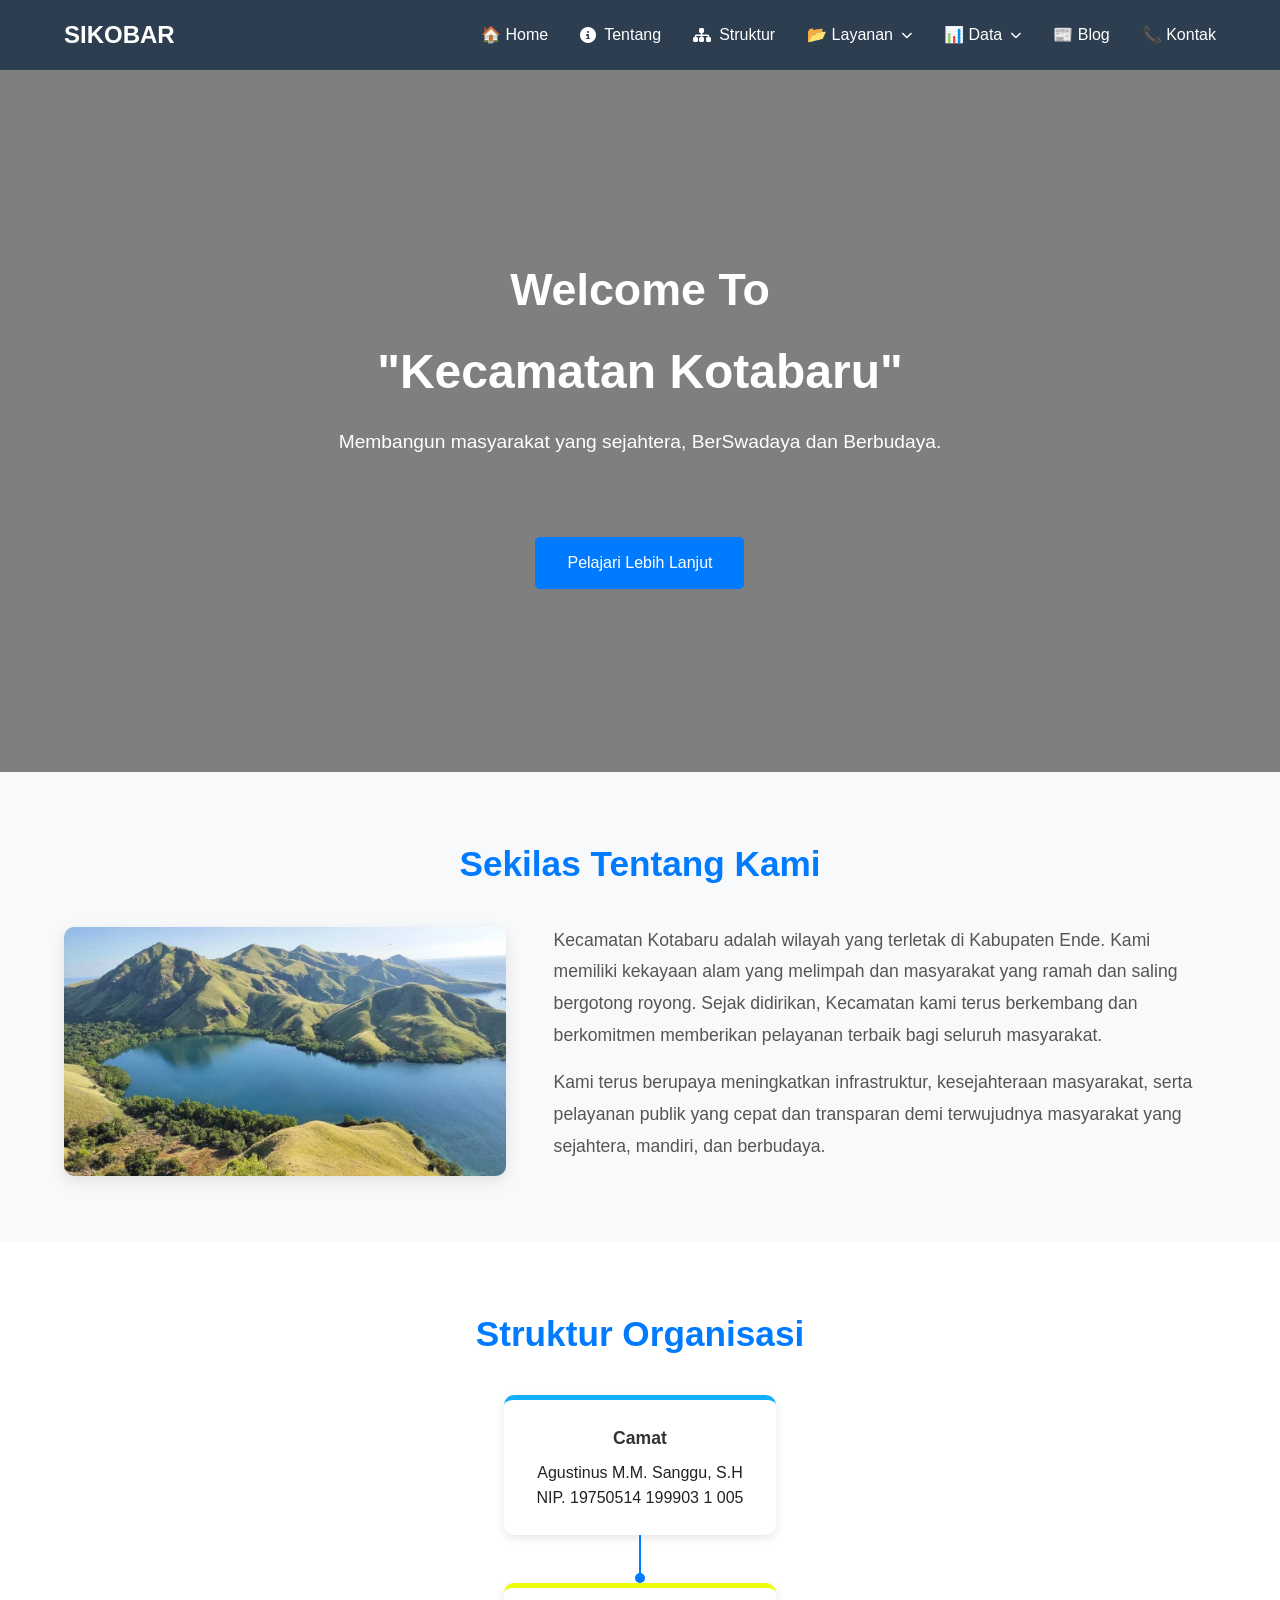
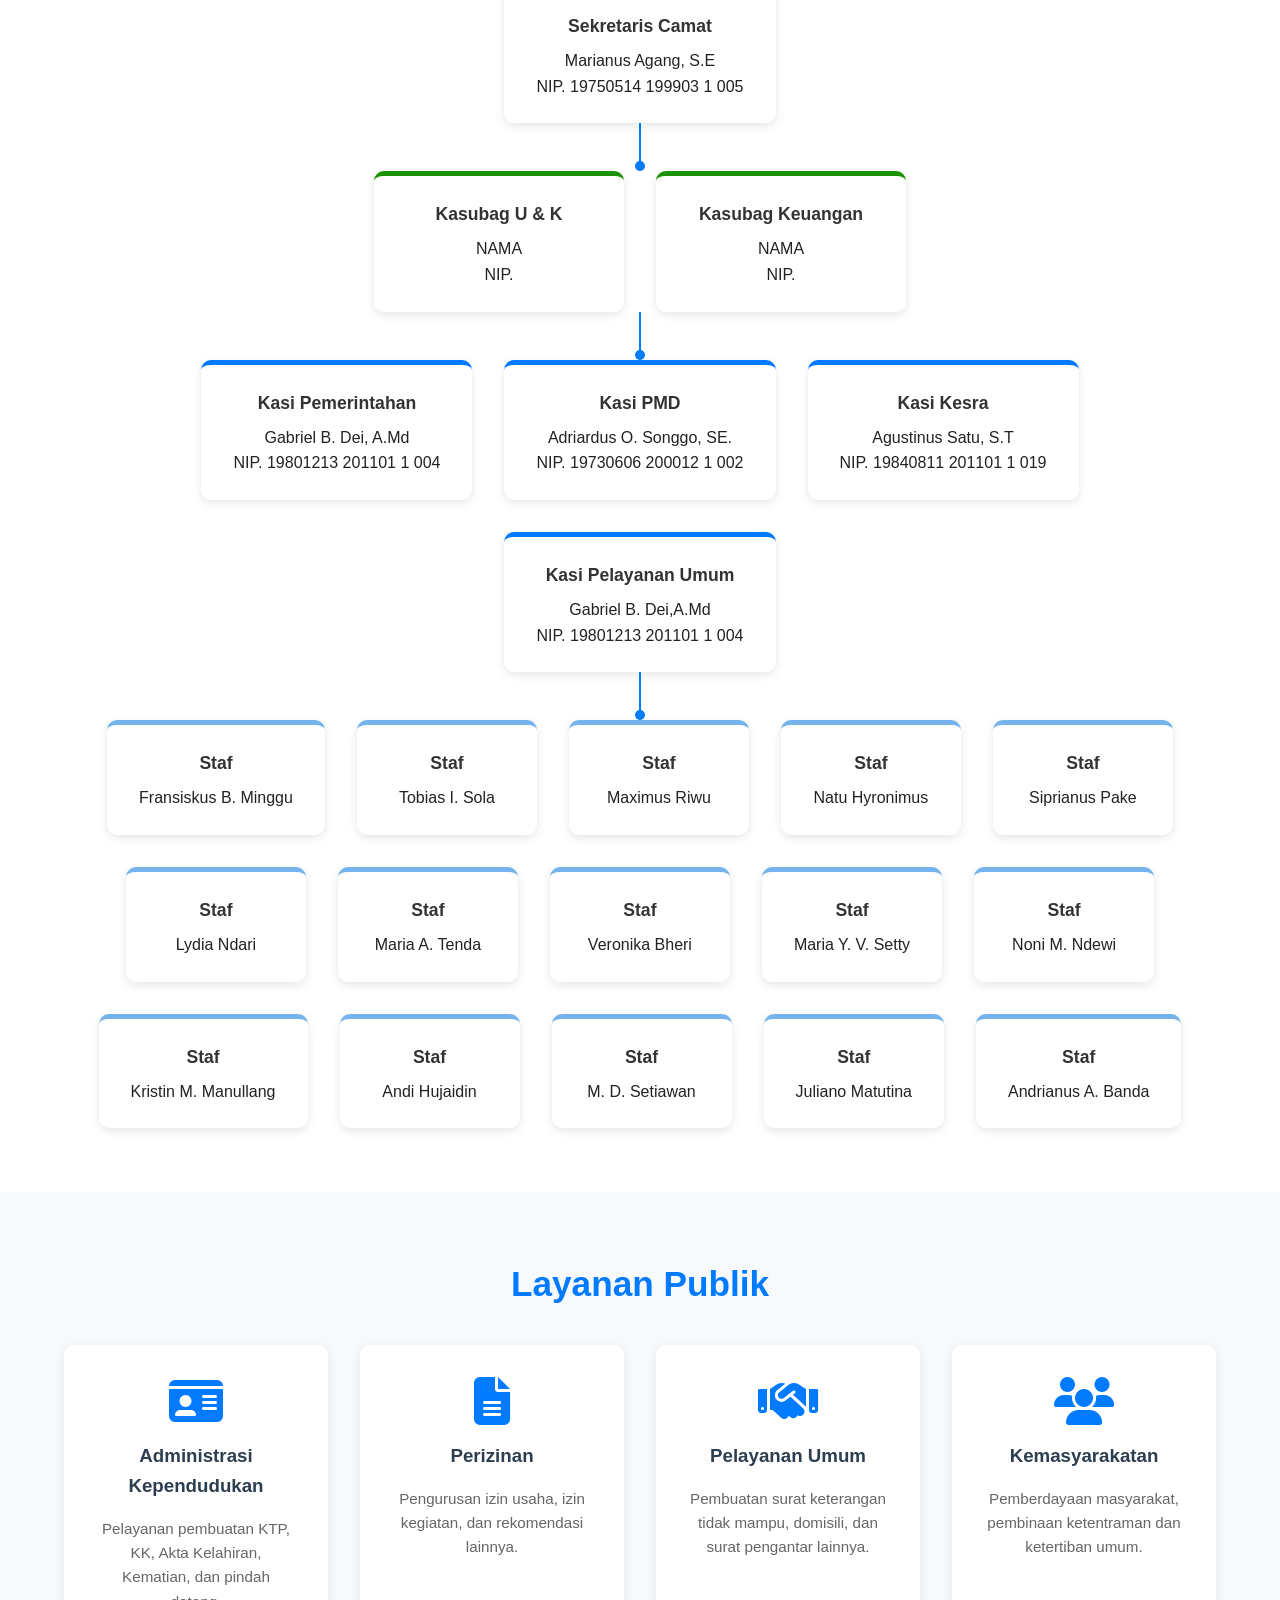
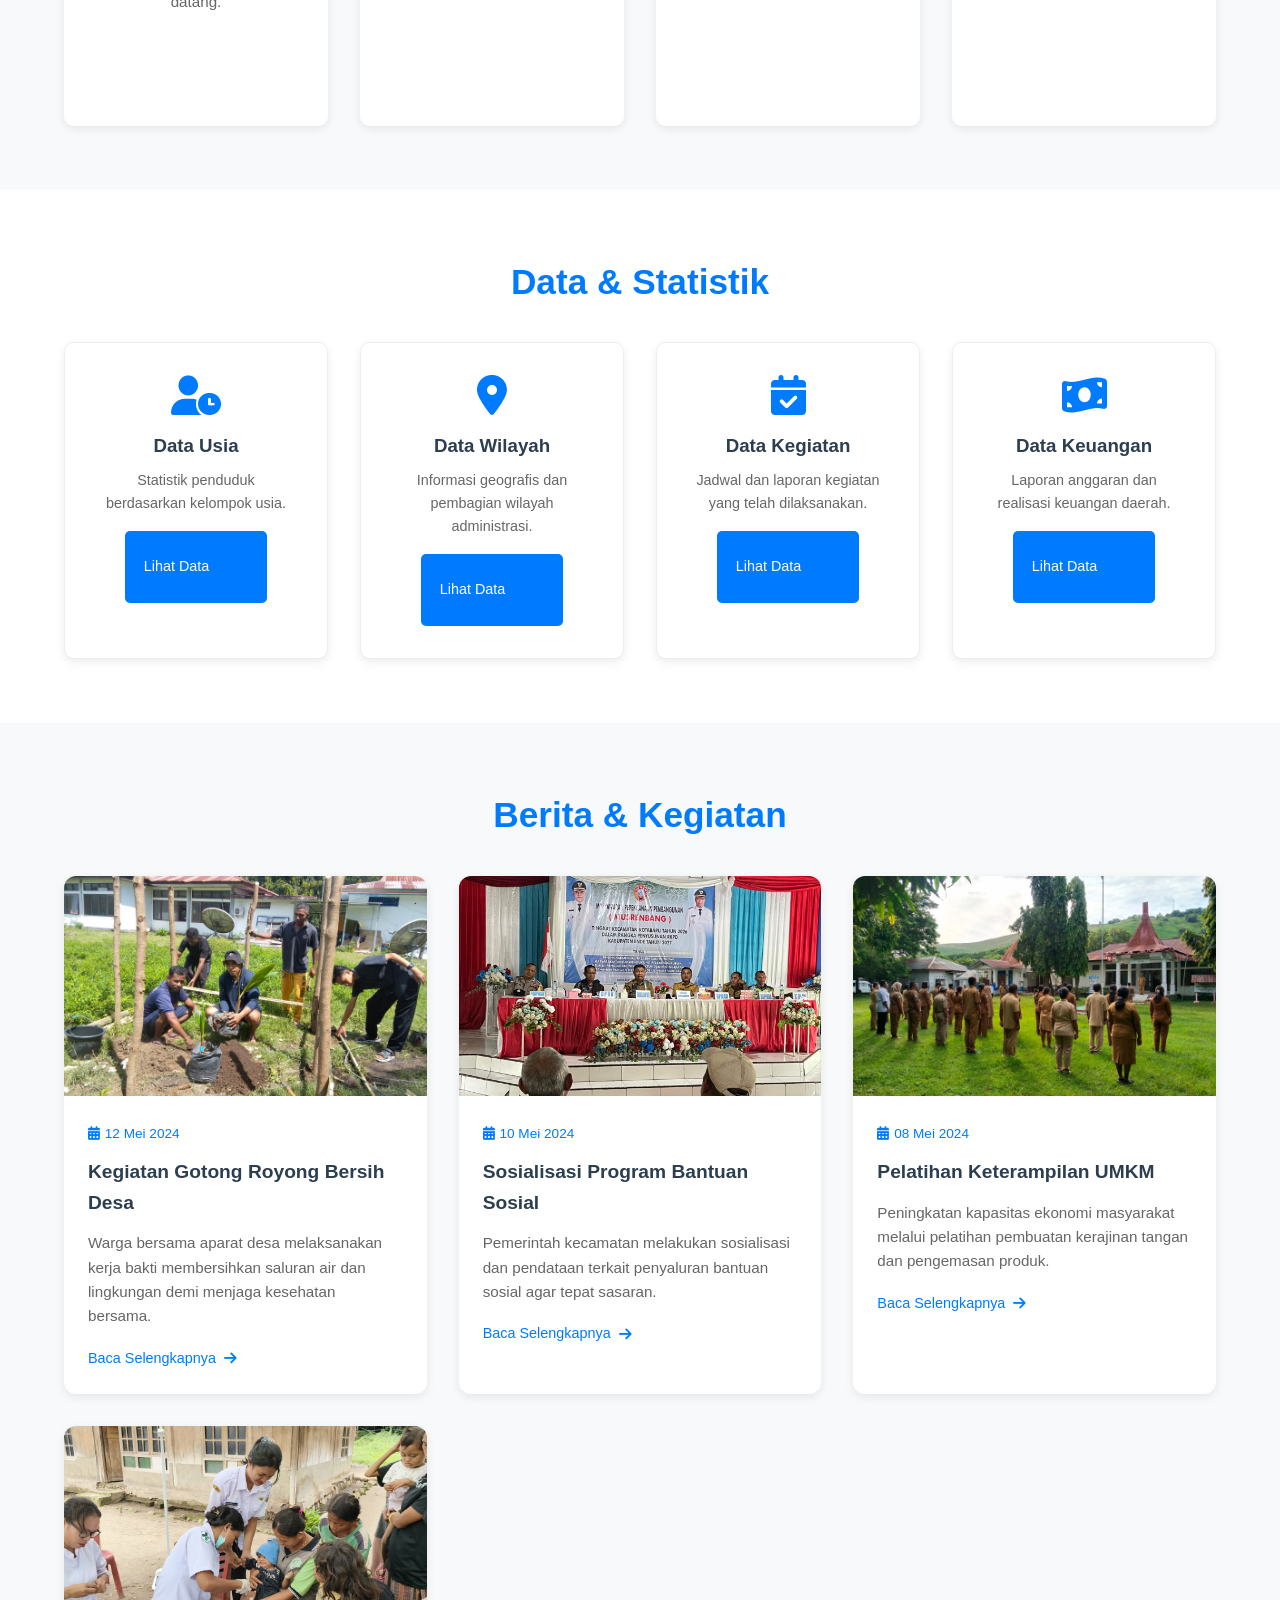
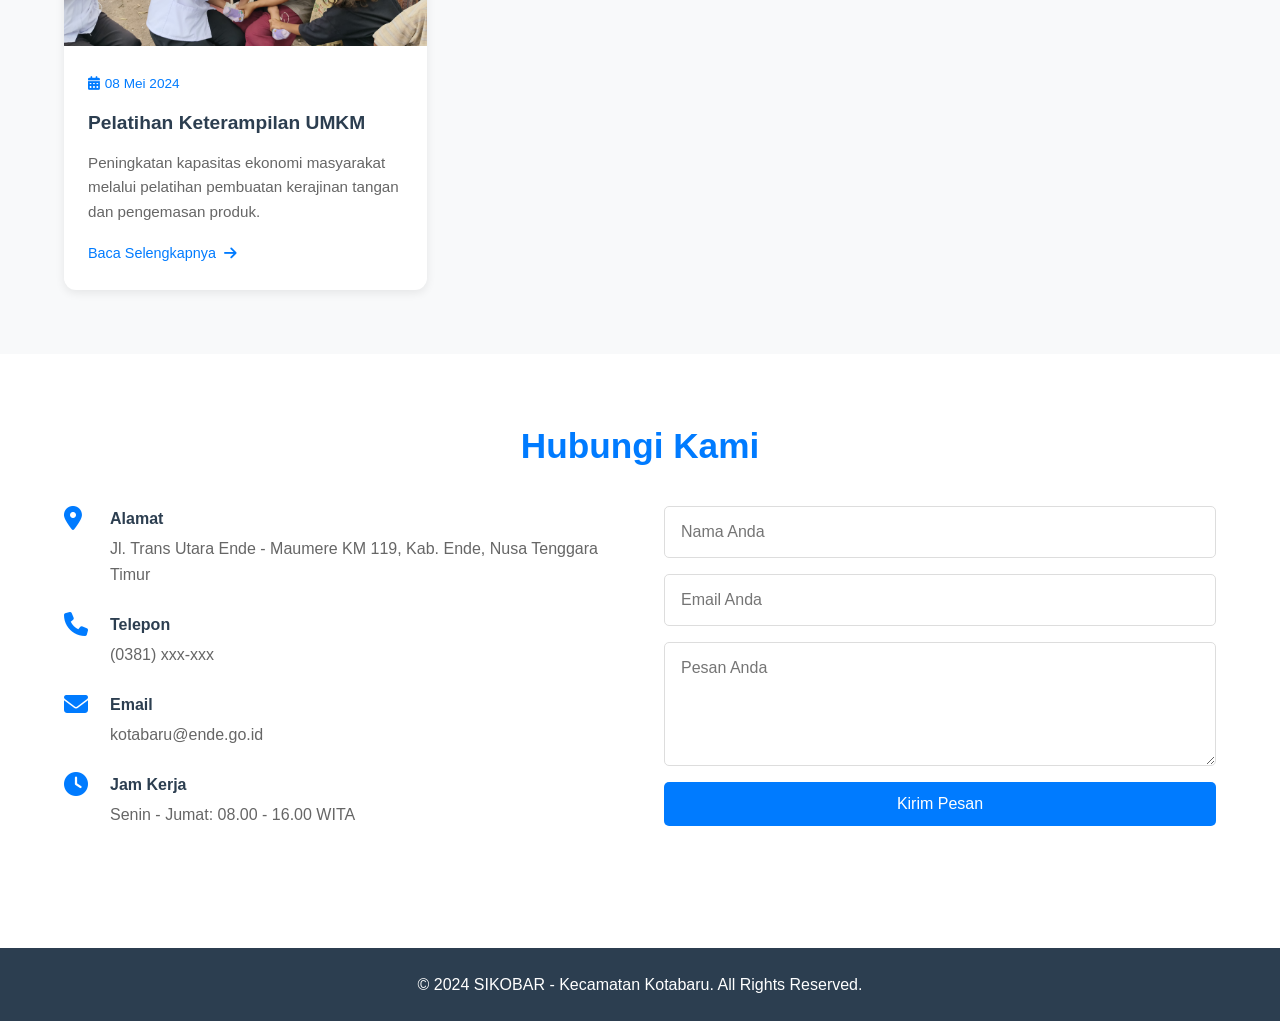
==== index.html @ 4fcd2f1e "." ====
<!DOCTYPE html>
<html lang="id">
<head>
    <meta charset="UTF-8">
    <meta name="viewport" content="width=device-width, initial-scale=1.0">
    <title>SIKOBAR - Kecamatan Kotabaru</title>
    <link rel="stylesheet" href="style.css">
    <link rel="stylesheet" href="https://cdnjs.cloudflare.com/ajax/libs/font-awesome/6.4.0/css/all.min.css">
</head>
<body>
    <!-- Header & Navigasi -->
    <header class="header">
        <div class="container">
            <div class="logo">
                <h1>SIKOBAR</h1>
            </div>
            <nav class="navbar">
                <ul>
                    <li><a href="#home">🏠 Home</a></li>
                    <li><a href="#tentang"><i class="fas fa-info-circle"></i> Tentang</a></li>
                    <li><a href="#struktur"><i class="fas fa-sitemap"></i> Struktur</a></li>
                    
                    <!-- Menu Layanan dengan Dropdown -->
                    <li class="dropdown">
                        <a href="#" class="dropbtn">📂 Layanan 
                            <i class="fas fa-chevron-down arrow"></i>
                        </a>
                        <ul class="dropdown-menu">
                            <li><a href="#layanan"><i class="fas fa-id-card"></i> Administrasi Kependudukan</a></li>
                            <li><a href="#layanan"><i class="fas fa-file-alt"></i> Perizinan</a></li>
                            <li><a href="#layanan"><i class="fas fa-handshake"></i> Pelayanan Umum</a></li>
                            <li><a href="#layanan"><i class="fas fa-users"></i> Kemasyarakatan</a></li>
                        </ul>
                    </li>

                    <!-- Menu Data dengan Dropdown -->
                    <li class="dropdown">
                        <a href="#" class="dropbtn">📊 Data 
                            <i class="fas fa-chevron-down arrow"></i>
                        </a>
                        <ul class="dropdown-menu">
                            <li><a href="#data"><i class="fas fa-user-clock"></i> Data Usia</a></li>
                            <li><a href="#data"><i class="fas fa-map-marker-alt"></i> Data Wilayah</a></li>
                            <li><a href="#data"><i class="fas fa-calendar-check"></i> Data Kegiatan</a></li>
                            <li><a href="#data"><i class="fas fa-money-bill-wave"></i> Data Keuangan</a></li>
                        </ul>
                    </li>

                    <li><a href="#blog">📰 Blog</a></li>
                    <li><a href="#kontak">📞 Kontak</a></li>
                </ul>
            </nav>
        </div>
    </header>

    <!-- Hero Section -->
    <section class="hero" id="home">
        <div class="hero-content">
            <h2>Welcome To</h2>
            <h1>"Kecamatan Kotabaru"</h1>
            <p>Membangun masyarakat yang sejahtera, BerSwadaya dan Berbudaya.</p>
            <a href="#tentang" class="btn">Pelajari Lebih Lanjut</a>
        </div>
    </section>

    <!-- Tentang Kami -->
    <section class="about" id="tentang">
        <div class="container">
            <h2 class="section-title">Sekilas Tentang Kami</h2>
            <div class="about-content">
                <div class="about-img">
                    <img src="assets/tentang-bukit liaga.jpg" alt="Gambar Kantor Kecamatan Kotabaru">
                </div>
                <div class="about-text">
                    <p>
                        Kecamatan Kotabaru adalah wilayah yang terletak di Kabupaten Ende. Kami memiliki kekayaan alam yang melimpah dan masyarakat yang ramah dan saling bergotong royong. Sejak didirikan, Kecamatan kami terus berkembang dan berkomitmen memberikan pelayanan terbaik bagi seluruh masyarakat.
                    </p>
                    <p>
                        Kami terus berupaya meningkatkan infrastruktur, kesejahteraan masyarakat, serta pelayanan publik yang cepat dan transparan demi terwujudnya masyarakat yang sejahtera, mandiri, dan berbudaya.
                    </p>
                </div>
            </div>
        </div>
    </section>

    <!-- Struktur Organisasi -->
    <section class="struktur" id="struktur">
        <div class="container">
            <h2 class="section-title">Struktur Organisasi</h2>
            <div class="struktur-container">
                <!-- Level 1: Camat -->
                <div class="struktur-level level-1">
                    <div class="struktur-card camat">
                        <h3>Camat</h3>
                        <p>Agustinus M.M. Sanggu, S.H</p>
                        <p>NIP. 19750514 199903 1 005</p>
                    </div>
                </div>

                <!-- Level 2: Sekretaris Camat (Tengah) -->
                <div class="struktur-level level-2">
                    <div class="struktur-card sekcam">
                        <h3>Sekretaris Camat</h3>
                        <p>Marianus Agang, S.E</p>
                        <p>NIP. 19750514 199903 1 005</p>
                    </div>
                </div>

                
                <!-- Level 3: Kasubag -->
                <div class="struktur-level level-3">
                    <div class="struktur-card Kasubag">
                        <h3>Kasubag U & K</h3>
                        <p>NAMA</p>
                        <p>NIP. </p>
                    </div>
                    <div class="struktur-card Kasubag">
                        <h3>Kasubag Keuangan</h3>
                        <p>NAMA</p>
                        <p>NIP. </p>
                    </div>
                </div>


                <!-- Level 4: Kasi-Kasi -->
                <div class="struktur-level level-4">
                    <div class="struktur-card">
                        <h3>Kasi Pemerintahan</h3>
                        <p>Gabriel B. Dei, A.Md</p>
                        <p>NIP. 19801213 201101 1 004</p>
                    </div>
                    <div class="struktur-card">
                        <h3>Kasi PMD</h3>
                        <p>Adriardus O. Songgo, SE.</p>
                        <p>NIP. 19730606 200012 1 002</p>
                    </div>
                    <div class="struktur-card">
                        <h3>Kasi Kesra</h3>
                        <p>Agustinus Satu, S.T</p>
                        <p>NIP. 19840811 201101 1 019</p>
                    </div>
                    <div class="struktur-card">
                        <h3>Kasi Pelayanan Umum</h3>
                        <p>Gabriel B. Dei,A.Md</p>
                        <p>NIP. 19801213 201101 1 004</p>
                    </div>
                </div>


                <!-- Level 5: Staf -->
                <div class="struktur-level level-5">
                    <div class="struktur-card staf">
                        <h3>Staf</h3>
                        <p>Fransiskus B. Minggu</p>
                    </div>
                    <div class="struktur-card staf">
                        <h3>Staf</h3>
                        <p>Tobias I. Sola</p>
                    </div>
                    <div class="struktur-card staf">
                        <h3>Staf</h3>
                        <p>Maximus Riwu</p>
                    </div>
                    <div class="struktur-card staf">
                        <h3>Staf</h3>
                        <p>Natu Hyronimus</p>
                    </div>
                     <div class="struktur-card staf">
                        <h3>Staf</h3>
                        <p>Siprianus Pake</p>
                    </div>
                    <div class="struktur-card staf">
                        <h3>Staf</h3>
                        <p>Lydia Ndari</p>
                    </div>
                    <div class="struktur-card staf">
                        <h3>Staf</h3>
                        <p>Maria A. Tenda</p>
                    </div>
                    <div class="struktur-card staf">
                        <h3>Staf</h3>
                        <p>Veronika Bheri</p>
                    </div>
                    <div class="struktur-card staf">
                        <h3>Staf</h3>
                        <p>Maria Y. V. Setty</p>
                    </div>
                    <div class="struktur-card staf">
                        <h3>Staf</h3>
                        <p>Noni M. Ndewi</p>
                    </div>
                    <div class="struktur-card staf">
                        <h3>Staf</h3>
                        <p>Kristin M. Manullang</p>
                    </div>
                    <div class="struktur-card staf">
                        <h3>Staf</h3>
                        <p>Andi Hujaidin</p>
                    </div>
                    <div class="struktur-card staf">
                        <h3>Staf</h3>
                        <p>M. D. Setiawan</p>
                    </div>
                    <div class="struktur-card staf">
                        <h3>Staf</h3>
                        <p>Juliano Matutina</p>
                    </div>
                    <div class="struktur-card staf">
                        <h3>Staf</h3>
                        <p>Andrianus A. Banda</p>
                    </div>
                </div>
            </div>
        </div>
    </section>

    <!-- Layanan -->
    <section class="layanan" id="layanan">
        <div class="container">
            <h2 class="section-title">Layanan Publik</h2>
            <div class="layanan-grid">
                <div class="layanan-card">
                    <i class="fas fa-id-card"></i>
                    <h3>Administrasi Kependudukan</h3>
                    <p>Pelayanan pembuatan KTP, KK, Akta Kelahiran, Kematian, dan pindah datang.</p>
                    <a href="adminduk.html" class="link-detail">Lihat Detail <i class="fas fa-arrow-right"></i></a>
                </div>

                <div class="layanan-card">
                    <i class="fas fa-file-alt"></i>
                    <h3>Perizinan</h3>
                    <p>Pengurusan izin usaha, izin kegiatan, dan rekomendasi lainnya.</p>
                    <a href="perizinan.html" class="link-detail">Lihat Detail <i class="fas fa-arrow-right"></i></a>
                </div>

                <div class="layanan-card">
                    <i class="fas fa-handshake"></i>
                    <h3>Pelayanan Umum</h3>
                    <p>Pembuatan surat keterangan tidak mampu, domisili, dan surat pengantar lainnya.</p>
                    <a href="umum.html" class="link-detail">Lihat Detail <i class="fas fa-arrow-right"></i></a>
                </div>

                <div class="layanan-card">
                    <i class="fas fa-users"></i>
                    <h3>Kemasyarakatan</h3>
                    <p>Pemberdayaan masyarakat, pembinaan ketentraman dan ketertiban umum.</p>
                    <a href="kemasyarakatan.html" class="link-detail">Lihat Detail <i class="fas fa-arrow-right"></i></a>
                </div>
            </div>
        </div>
    </section>

    <!-- Modal Box Detail Layanan -->
    <div id="modal-adminduk" class="modal">
        <div class="modal-content">
            <span class="close" onclick="tutupModal('modal-adminduk')">&times;</span>
            <h3>Administrasi Kependudukan</h3>
            <div class="modal-body">
                <h4>Deskripsi Layanan</h4>
                <p>Layanan ini meliputi pengurusan dokumen kependudukan yang menjadi hak dan kewajiban setiap warga negara. Pelayanan dilakukan dengan cepat, akurat, dan transparan.</p>
                
                <h4>Jenis Layanan & Persyaratan</h4>
                <table class="table-layanan">
                    <thead>
                        <tr>
                            <th>No</th>
                            <th>Jenis Layanan</th>
                            <th>Persyaratan Utama</th>
                            <th>Waktu Proses</th>
                        </tr>
                    </thead>
                    <tbody>
                        <tr>
                            <td>1</td>
                            <td>Pembuatan KTP-Elektronik</td>
                            <td>Surat Keterangan RT/RW, Kartu Keluarga Asli, Akta kelahiran, Pas foto berwarna ukuran 3x4, Surat keterangan kehilangan dari kepolisian jika KTP hilang, Dokumen pendukung perubahan data seperti akta nikah jika ada perubahan status perkawinan.</td>
                            <td>1 x 24 Jam</td>
                        </tr>
                        <tr>
                            <td>2</td>
                            <td>Pencatatan Akta Kelahiran</td>
                            <td>Surat keterangan lahir dari dokter/bidan/penolong kelahiran, Akta nikah atau kutipan akta perkawinan pemohon, Kartu keluarga, KTP orang tua/wali/pelapor.</td>
                            <td>Max 3 Hari</td>
                        </tr>
                        <tr>
                            <td>3</td>
                            <td>Pembuatan / Perubahan KK</td>
                            <td>Kartu Keluarga Lama, KTP, Akta Kelahiran, Akta Kematian jika ada anggota keluarga yang meninggal, diperlukan untuk mencatat kematian tersebut, Akta Pernikahan diperlukan jika ada perubahan status perkawinan, Surat Pindah jika alamat tempat tinggal berubah.</td>
                            <td>1 Hari Kerja</td>
                        </tr>
                        <tr>
                            <td>3</td>
                            <td>Pindah Datang</td>
                            <td>Surat Keterangan Pindah Asal</td>
                            <td>Max 2 Hari</td>
                        </tr>
                    </tbody>
                </table>
            </div>
        </div>
    </div>

    <div id="modal-perizinan" class="modal">
        <div class="modal-content">
            <span class="close" onclick="tutupModal('modal-perizinan')">&times;</span>
            <h3>Perizinan</h3>
            <div class="modal-body">
                <h4>Tujuan Layanan</h4>
                <p>Memberikan kemudahan bagi masyarakat dan pelaku usaha dalam memperoleh izin kegiatan atau usaha sesuai peraturan perundang-undangan yang berlaku.</p>
                
                <h4>Daftar Izin yang Dapat Diajukan:</h4>
                <ul>
                    <li>✅ Izin Mendirikan Bangunan (IMB)</li>
                    <li>✅ Izin Usaha Mikro dan Kecil (IUMK)</li>
                    <li>✅ Surat Keterangan Tempat Usaha</li>
                    <li>✅ Rekomendasi Izin Keramaian/Kegiatan</li>
                </ul>
            </div>
        </div>
    </div>

    <div id="modal-umum" class="modal">
        <div class="modal-content">
            <span class="close" onclick="tutupModal('modal-umum')">&times;</span>
            <h3>Pelayanan Umum</h3>
            <div class="modal-body">
                <h4>Ruang Lingkup</h4>
                <p>Pelayanan administrasi umum yang bersifat administratif dan mendukung kebutuhan dasar warga dalam berbagai keperluan.</p>
                
                <h4>Contoh Formulir Surat:</h4>
                <table class="table-layanan">
                    <tr>
                        <th>Nama Surat</th>
                        <th>Kegunaan</th>
                    </tr>
                    <tr>
                        <td>Surat Keterangan Tidak Mampu</td>
                        <td>Untuk beasiswa, bantuan sosial, kesehatan</td>
                    </tr>
                    <tr>
                        <td>Surat Keterangan Domisili</td>
                        <td>Untuk keperluan bank, sekolah, usaha</td>
                    </tr>
                    <tr>
                        <td>Surat Pengantar SKCK</td>
                        <td>Untuk melamar pekerjaan</td>
                    </tr>
                </table>
            </div>
        </div>
    </div>

    <div id="modal-kemasyarakatan" class="modal">
        <div class="modal-content">
            <span class="close" onclick="tutupModal('modal-kemasyarakatan')">&times;</span>
            <h3>Kemasyarakatan</h3>
            <div class="modal-body">
                <h4>Maksud dan Tujuan</h4>
                <p>Mewujudkan masyarakat yang rukun, damai, dan partisipatif dalam pembangunan serta menjaga keamanan dan ketertiban lingkungan.</p>

                <h4>Program Unggulan:</h4>
                <div class="program-list">
                    <div class="program-item">
                        <h5>🔹 Pembinaan Keamanan</h5>
                        <p>Koordinasi dengan Linmas dan Babinsa untuk pengamanan wilayah.</p>
                    </div>
                    <div class="program-item">
                        <h5>🔹 Pemberdayaan Masyarakat</h5>
                        <p>Pelatihan keterampilan, UMKM, dan peningkatan ekonomi keluarga.</p>
                    </div>
                    <div class="program-item">
                        <h5>🔹 Penanganan Konflik Sosial</h5>
                        <p>Mediasi dan penyelesaian masalah antar warga secara musyawarah.</p>
                    </div>
                </div>
            </div>
        </div>
    </div>

    <!-- Data -->
    <section class="data-section" id="data">
        <div class="container">
            <h2 class="section-title">Data & Statistik</h2>
            <div class="data-grid">
                <div class="data-card">
                    <i class="fas fa-user-clock"></i>
                    <h3>Data Usia</h3>
                    <p>Statistik penduduk berdasarkan kelompok usia.</p>
                    <a href="usia.html" class="btn-small">Lihat Data <i class="fas fa-arrow-right"></i></a>
                </div>

                <div class="data-card">
                    <i class="fas fa-map-marker-alt"></i>
                    <h3>Data Wilayah</h3>
                    <p>Informasi geografis dan pembagian wilayah administrasi.</p>
                    <a href="wilayah.html" class="btn-small">Lihat Data <i class="fas fa-arrow-right"></i></a>
                </div>

                <div class="data-card">
                    <i class="fas fa-calendar-check"></i>
                    <h3>Data Kegiatan</h3>
                    <p>Jadwal dan laporan kegiatan yang telah dilaksanakan.</p>
                    <a href="kegiatan.html" class="btn-small">Lihat Data <i class="fas fa-arrow-right"></i></a>
                </div>

                <div class="data-card">
                    <i class="fas fa-money-bill-wave"></i>
                    <h3>Data Keuangan</h3>
                    <p>Laporan anggaran dan realisasi keuangan daerah.</p>
                    <a href="keuangan.html" class="btn-small">Lihat Data <i class="fas fa-arrow-right"></i></a>
                </div>
            </div>
        </div>
    </section>

    <!-- Blog / Berita -->
    <section class="blog" id="blog">
        <div class="container">
            <h2 class="section-title">Berita & Kegiatan</h2>
            <div class="blog-grid">
                <div class="blog-card">
                    <div class="blog-img">
                        <img src="assets/Bakti.jpg" alt="Gotong Royong">
                    </div>
                    <div class="blog-content">
                        <span class="date"><i class="fas fa-calendar-alt"></i> 12 Mei 2024</span>
                        <h3>Kegiatan Gotong Royong Bersih Desa</h3>
                        <p>Warga bersama aparat desa melaksanakan kerja bakti membersihkan saluran air dan lingkungan demi menjaga kesehatan bersama.</p>
                        <a href="berita1.html" class="read-more">Baca Selengkapnya <i class="fas fa-arrow-right"></i></a>
                    </div>
                </div>

                <div class="blog-card">
                    <div class="blog-img">
                        <img src="assets/Musrenbangcam.jpg" alt="Sosialisasi">
                    </div>
                    <div class="blog-content">
                        <span class="date"><i class="fas fa-calendar-alt"></i> 10 Mei 2024</span>
                        <h3>Sosialisasi Program Bantuan Sosial</h3>
                        <p>Pemerintah kecamatan melakukan sosialisasi dan pendataan terkait penyaluran bantuan sosial agar tepat sasaran.</p>
                        <a href="berita2.html" class="read-more">Baca Selengkapnya <i class="fas fa-arrow-right"></i></a>
                    </div>
                </div>

                <div class="blog-card">
                    <div class="blog-img">
                        <img src="assets/Upacara.jpg" alt="Pelatihan UMKM">
                    </div>
                    <div class="blog-content">
                        <span class="date"><i class="fas fa-calendar-alt"></i> 08 Mei 2024</span>
                        <h3>Pelatihan Keterampilan UMKM</h3>
                        <p>Peningkatan kapasitas ekonomi masyarakat melalui pelatihan pembuatan kerajinan tangan dan pengemasan produk.</p>
                        <a href="berita3.html" class="read-more">Baca Selengkapnya <i class="fas fa-arrow-right"></i></a>
                    </div>
                </div>

                <div class="blog-card">
                    <div class="blog-img">
                        <img src="assets/puskesmas.jpg" alt="Posyandu">
                    </div>
                    <div class="blog-content">
                        <span class="date"><i class="fas fa-calendar-alt"></i> 08 Mei 2024</span>
                        <h3>Pelatihan Keterampilan UMKM</h3>
                        <p>Peningkatan kapasitas ekonomi masyarakat melalui pelatihan pembuatan kerajinan tangan dan pengemasan produk.</p>
                        <a href="berita3.html" class="read-more">Baca Selengkapnya <i class="fas fa-arrow-right"></i></a>
                </div>
                </div>
            </div>
        </div>
    </section>

    <!-- Kontak -->
    <section class="kontak" id="kontak">
        <div class="container">
            <h2 class="section-title">Hubungi Kami</h2>
            <div class="kontak-container">
                <div class="kontak-info">
                    <div class="kontak-item">
                        <i class="fas fa-map-marker-alt"></i>
                        <div>
                            <h4>Alamat</h4>
                            <p>Jl. Trans Utara Ende - Maumere KM 119, Kab. Ende, Nusa Tenggara Timur</p>
                        </div>
                    </div>
                    <div class="kontak-item">
                        <i class="fas fa-phone"></i>
                        <div>
                            <h4>Telepon</h4>
                            <p>(0381) xxx-xxx</p>
                        </div>
                    </div>
                    <div class="kontak-item">
                        <i class="fas fa-envelope"></i>
                        <div>
                            <h4>Email</h4>
                            <p>kotabaru@ende.go.id</p>
                        </div>
                    </div>
                    <div class="kontak-item">
                        <i class="fas fa-clock"></i>
                        <div>
                            <h4>Jam Kerja</h4>
                            <p>Senin - Jumat: 08.00 - 16.00 WITA</p>
                        </div>
                    </div>
                </div>
                <form class="kontak-form">
                    <input type="text" placeholder="Nama Anda" required>
                    <input type="email" placeholder="Email Anda" required>
                    <textarea placeholder="Pesan Anda" rows="5" required></textarea>
                    <button type="submit" class="btn">Kirim Pesan</button>
                </form>
            </div>
        </div>
    </section>

    <!-- Footer -->
    <footer class="footer">
        <div class="container">
            <p>&copy; 2024 SIKOBAR - Kecamatan Kotabaru. All Rights Reserved.</p>
        </div>
    </footer>
</body>
<script>
    // ==========================================
    // 1. Fungsi Dropdown (Muncul saat diklik)
    // ==========================================
    const dropdowns = document.querySelectorAll('.dropdown');

    dropdowns.forEach(dropdown => {
        const menu = dropdown.querySelector('.dropdown-menu');
        const toggle = dropdown.querySelector('a');

        // Sembunyikan dropdown di awal
        menu.style.display = 'none';

        // Event klik pada menu dropdown
        toggle.addEventListener('click', function(e) {
            e.preventDefault(); // Mencegah link berjalan

            // Tutup dropdown lain yang terbuka
            dropdowns.forEach(other => {
                if(other !== dropdown) {
                    other.querySelector('.dropdown-menu').style.display = 'none';
                }
            });

            // Toggle tampilkan/sembunyikan yang diklik
            if(menu.style.display === 'none' || menu.style.display === '') {
                menu.style.display = 'block';
            } else {
                menu.style.display = 'none';
            }
        });
    });

    // Tutup dropdown jika klik di luar area
    document.addEventListener('click', function(e) {
        if(!e.target.closest('.dropdown')) {
            document.querySelectorAll('.dropdown-menu').forEach(menu => {
                menu.style.display = 'none';
            });
        }
    });


    // ==========================================
    // 2. Smooth Scroll saat klik menu navigasi
    // ==========================================
    document.querySelectorAll('a[href^="#"]').forEach(anchor => {
        anchor.addEventListener('click', function (e) {
            e.preventDefault();

            const targetId = this.getAttribute('href');
            if(targetId === '#') return;

            const targetElement = document.querySelector(targetId);
            if(targetElement) {
                window.scrollTo({
                    top: targetElement.offsetTop - 80, // Jarak dari atas agar tidak tertutup navbar
                    behavior: 'smooth'
                });

                // Tutup dropdown setelah klik
                document.querySelectorAll('.dropdown-menu').forEach(menu => {
                    menu.style.display = 'none';
                });
            }
        });
    });


    // ==========================================
    // 3. Efek Navbar Berubah Warna saat Scroll
    // ==========================================
    window.addEventListener('scroll', function() {
        const header = document.querySelector('.header');
        if(window.scrollY > 50) {
            header.style.backgroundColor = 'rgba(44, 62, 80, 0.95)';
            header.style.boxShadow = '0 2px 10px rgba(0,0,0,0.1)';
        } else {
            header.style.backgroundColor = '#2c3e50';
            header.style.boxShadow = 'none';
        }
    });


    // ==========================================
    // 4. Efek Muncul Bertahap saat Scroll (Fade In)
    // ==========================================
    const observerOptions = {
        threshold: 0.1,
        rootMargin: "0px 0px -50px 0px"
    };

    const observer = new IntersectionObserver(function(entries) {
        entries.forEach(entry => {
            if(entry.isIntersecting) {
                entry.target.style.opacity = '1';
                entry.target.style.transform = 'translateY(0)';
            }
        });
    }, observerOptions);

    // Terapkan efek ke semua section
    document.querySelectorAll('section').forEach(section => {
        section.style.opacity = '0';
        section.style.transform = 'translateY(30px)';
        section.style.transition = 'opacity 0.8s ease, transform 0.8s ease';
        observer.observe(section);
    });


    // ==========================================
    // 5. Animasi pada Card saat dihover
    // ==========================================
    const cards = document.querySelectorAll('.layanan-card, .data-card, .blog-card, .struktur-card');
    cards.forEach(card => {
        card.addEventListener('mouseenter', function() {
            this.style.transition = 'all 0.3s ease';
            this.style.transform = 'translateY(-10px) scale(1.02)';
            this.style.boxShadow = '0 10px 25px rgba(0,123,255,0.2)';
        });

        card.addEventListener('mouseleave', function() {
            this.style.transform = 'translateY(0) scale(1)';
            this.style.boxShadow = '0 3px 10px rgba(0,0,0,0.08)';
        });
    });


    // ==========================================
    // 6. Validasi & Feedback Form Kontak
    // ==========================================
    const form = document.querySelector('.kontak-form');
    if(form) {
        form.addEventListener('submit', function(e) {
            e.preventDefault();

            // Simulasi pengiriman
            const btn = this.querySelector('.btn');
            const originalText = btn.textContent;
            btn.textContent = 'Mengirim...';
            btn.disabled = true;

            setTimeout(() => {
                alert('Pesan berhasil terkirim! Terima kasih.');
                btn.textContent = originalText;
                btn.disabled = false;
                form.reset();
            }, 1500);
        });
    }
</script>
</html>
---- style.css ----
/* Reset & Dasar */
* {
    margin: 0;
    padding: 0;
    box-sizing: border-box;
    font-family: 'Segoe UI', Tahoma, Geneva, Verdana, sans-serif;
}

body {
    line-height: 1.6;
    color: #333;
}

ul {
    list-style: none;
}

a {
    text-decoration: none;
    color: inherit;
}

.container {
    width: 90%;
    max-width: 1200px;
    margin: 0 auto;
}

/* TAMBAHAN SUPAYA LEBIH SEMPURNA */

html {
    scroll-behavior: smooth;
}

.fas, .far, .fab {
    vertical-align: middle;
}

.navbar a.active {
    color: #007bff;
    font-weight: 600;
}

/* Pastikan gambar tidak bisa di-drag atau diseleksi di HP */
img {
    user-select: none;
    -webkit-user-drag: none;
}

/* Header & Navbar */
.header {
    background-color: #2c3e50;
    color: white;
    padding: 1rem 0;
    position: sticky;
    top: 0;
    z-index: 100;
}

.header .container {
    display: flex;
    justify-content: space-between;
    align-items: center;
}

.logo h1 {
    font-size: 1.5rem;
    font-weight: 700;
}

.navbar ul {
    display: flex;
    gap: 2rem;
    align-items: center;
}

.navbar a {
    display: flex;
    align-items: center;
    gap: 0.5rem;
    font-size: 1rem;
    transition: color 0.3s ease;
}

.navbar a:hover {
    color: #dbd834;
}

/* Dropdown Menu */
.navbar .dropdown {
    position: relative;
}

/* Tombol Dropdown */
.navbar .dropbtn {
    display: flex;
    align-items: center;
    gap: 0.5rem;
    transition: all 0.3s ease;
}

/* Animasi Putar Panah */
.navbar .arrow {
    font-size: 0.7rem;
    transition: transform 0.3s ease;
}

.navbar .dropdown:hover .arrow {
    transform: rotate(180deg);
    color: #007bff;
}

/* Kotak Isi Dropdown */
.navbar .dropdown-menu {
    position: absolute;
    top: 100%;
    left: 0;
    background-color: #ffffff;
    min-width: 240px;
    box-shadow: 0 8px 25px rgba(0, 123, 255, 0.15);
    border-radius: 10px;
    margin-top: 0.8rem;
    opacity: 0;
    visibility: hidden;
    transform: translateY(10px);
    transition: all 0.3s ease;
    border-top: 3px solid #007bff;
    z-index: 999;
}

/* Efek Muncul (Hover) */
.navbar .dropdown:hover .dropdown-menu {
    opacity: 1;
    visibility: visible;
    transform: translateY(0);
}

/* Isi List Dropdown */
.navbar .dropdown-menu li {
    list-style: none;
}

.navbar .dropdown-menu li a {
    color: #333 !important;
    padding: 0.9rem 1.2rem;
    display: flex;
    align-items: center;
    gap: 0.8rem;
    font-size: 0.9rem;
    border-bottom: 1px solid #f0f0f0;
    transition: all 0.2s ease;
}

.navbar .dropdown-menu li:last-child a {
    border-bottom: none;
    border-radius: 0 0 10px 10px;
}

/* Efek saat diarahkan kursor */
.navbar .dropdown-menu li a:hover {
    background-color: #eef7ff;
    color: #007bff !important;
    padding-left: 1.5rem;
}

.navbar .dropdown-menu li a i {
    color: #007bff;
    font-size: 1rem;
    width: 18px;
    text-align: center;
}

/* Hero Section */
.hero {
    height: 78vh;
    background: linear-gradient(rgba(0, 0, 0, 0.5), rgba(0, 0, 0, 0.5)), url('https://img.freepik.com/premium-photo/man-woman-working-farm_1048944-8270663.jpg') no-repeat center center/cover;
    color: white;
    display: flex;
    align-items: center;
    justify-content: center;
    text-align: center;
}

.hero-content h2 {
    font-size: 2.8rem;
    margin-bottom: 0.5rem;
}

.hero-content h1 {
    font-size: 3rem;
    margin-bottom: 1rem;
}

.hero-content p {
    font-size: 1.2rem;
    margin-bottom: 2rem;
    max-width: 700px;
    margin-left: auto;
    margin-right: auto;
    margin-bottom: 5rem;
}

.btn {
    display: inline-block;
    background-color: #007bff;
    color: white;
    padding: 0.8rem 2rem;
    border-radius: 5px;
    font-size: 1rem;
    transition: background-color 0.3s ease;
    border: none;
    cursor: pointer;
}

.btn:hover {
    background-color: #0056b3;
}

.btn-small {
    display: inline-block;
    background-color: #007bff;
    color: white;
    padding: 0.5rem 1.2rem;
    border-radius: 5px;
    font-size: 0.9rem;
    margin-top: 1rem;
    transition: background-color 0.3s ease;
}

.btn-small:hover {
    background-color: #0056b3;
}

/* Tentang Kami */
.about-content {
    display: flex;
    align-items: center;
    gap: 3rem;
    margin-top: 2rem;
}

.about-img {
    flex: 1;
    border-radius: 10px;
    overflow: hidden;
    box-shadow: 0 5px 15px rgba(0,0,0,0.1);
}

.about-img img {
    width: 100%;
    height: auto;
    display: block;
    transition: transform 0.5s ease;
}

.about-img img:hover {
    transform: scale(1.05);
}

.about-text {
    flex: 1.5;
    text-align: left;
}

.about-text p {
    margin-bottom: 1rem;
    font-size: 1.1rem;
    color: #555;
    line-height: 1.8;
}

/* Responsif untuk HP */
@media (max-width: 768px) {
    .about-content {
        flex-direction: column;
    }
    
    .about-img {
        width: 100%;
        order: 1;
    }
    
    .about-text {
        order: 2;
    }
}

.about {
    padding: 4rem 0;
    text-align: center;
    background-color: #f8f9fa;
}

.section-title {
    font-size: 2.2rem;
    color: #007bff;
    margin-bottom: 1.5rem;
    text-align: center;
}

.about-text {
    font-size: 1.1rem;
    max-width: 800px;
    margin: 0 auto;
    color: #555;
}

/* Struktur Organisasi */
.struktur {
    padding: 4rem 0;
    text-align: center;
}

/* ----- STRUKTUR ORGANISASI & GARIS PENGHUBUNG ----- */

.struktur-container {
    display: flex;
    flex-direction: column;
    align-items: center;
    gap: 3rem; /* Jarak antar level, sekaligus ruang untuk garis */
    margin-top: 2rem;
    position: relative;
}

.struktur-level {
    display: flex;
    justify-content: center;
    gap: 2rem;
    width: 100%;
    flex-wrap: wrap;
    position: relative;
}

/* GARIS PENGHUBUNG BARU */
.struktur-level:not(:last-child)::after {
    content: '';
    position: absolute;
    bottom: -3rem; /* Geser ke bawah melewati gap */
    left: 50%;
    transform: translateX(-50%);
    width: 2px;
    height: 3rem; /* Panjang garis */
    background-color: #007bff;
    z-index: 1;
}

/* Opsional: Tambah titik bulat di ujung garis biar makin rapi */
.struktur-level:not(:last-child)::before {
    content: '';
    position: absolute;
    bottom: -3rem;
    left: 50%;
    transform: translateX(-50%);
    width: 10px;
    height: 10px;
    background-color: #007bff;
    border-radius: 50%;
    z-index: 2;
}

.struktur-level {
    position: relative;
}

/* Style Card */
.struktur-card {
    background-color: white;
    padding: 1.5rem 2rem;
    border-radius: 10px;
    box-shadow: 0 3px 10px rgba(0,0,0,0.1);
    text-align: center;
    border-top: 5px solid #007bff;
    min-width: 220px;
    transition: transform 0.3s ease;
}

.struktur-card:hover {
    transform: translateY(-5px);
}

.struktur-card.camat {
    border-top-color: rgb(19, 175, 253); /* Biru untuk Camat */
    min-width: 250px;
}

.struktur-card.sekcam {
    border-top-color: #ecfc0a; /* Kuning muda untuk Sekcam */
    min-width: 250px;
}

.struktur-card.Kasubag {
    border-top-color: #1a9202; /* Hijau untuk Kasubag */
    min-width: 250px;
}

.struktur-card h3 {
    color: #333;
    margin-bottom: 0.5rem;
    font-size: 1.1rem;
}

/* Style untuk Staf */
.struktur-card.staf {
    border-top-color: #74b3eb; /* Abu-abu untuk Staf */
    min-width: 180px;
}

.struktur-card.staf h4 {
    font-size: 1rem;
}

.struktur-card p {
    color: #222;
    font-size: 1rem;
}

/* Responsif */
@media (max-width: 768px) {
    .struktur-level {
        flex-direction: column;
        align-items: center;
    }
    
    .struktur-level:not(:last-child)::after {
        display: none; /* Sembunyikan garis di HP */
    }
}

/* Layanan */
.layanan {
    padding: 4rem 0;
    background-color: #f8f9fa;
}

.layanan-grid {
    display: grid;
    grid-template-columns: repeat(auto-fit, minmax(250px, 1fr));
    gap: 2rem;
    margin-top: 2rem;
}

.layanan-card {
    background-color: white;
    padding: 2rem;
    border-radius: 10px;
    box-shadow: 0 3px 10px rgba(0,0,0,0.08);
    text-align: center;
    transition: transform 0.3s ease;
}

.layanan-card:hover {
    transform: translateY(-5px);
}

.layanan-card i {
    font-size: 3rem;
    color: #007bff;
    margin-bottom: 1rem;
}

.layanan-card h3 {
    color: #2c3e50;
    margin-bottom: 1rem;
}

.layanan-card p {
    color: #666;
    font-size: 0.95rem;
}

/* Style Tambahan untuk Layanan */
.layanan-card {
    cursor: pointer;
    position: relative;
}

.link-detail {
    display: inline-block;
    margin-top: 1rem;
    color: #007bff;
    font-size: 0.9rem;
    font-weight: 500;
    opacity: 0;
    transition: opacity 0.3s ease;
}

.layanan-card:hover .link-detail {
    opacity: 1;
}

/* Style Modal/Popup */
.modal {
    display: none;
    position: fixed;
    z-index: 9999;
    left: 0;
    top: 0;
    width: 100%;
    height: 100%;
    overflow: auto;
    background-color: rgba(0,0,0,0.5);
    animation: fadeIn 0.3s;
}

@keyframes fadeIn {
    from {opacity: 0;}
    to {opacity: 1;}
}

.modal-content {
    background-color: #fefefe;
    margin: 5% auto;
    padding: 0;
    border: 1px solid #888;
    width: 80%;
    max-width: 700px;
    border-radius: 10px;
    box-shadow: 0 5px 15px rgba(0,0,0,0.3);
    animation: slideDown 0.3s;
}

@keyframes slideDown {
    from {transform: translateY(-50px); opacity: 0;}
    to {transform: translateY(0); opacity: 1;}
}

.close {
    color: #aaa;
    float: right;
    font-size: 28px;
    font-weight: bold;
    margin-right: 1rem;
    margin-top: 0.5rem;
}

.close:hover,
.close:focus {
    color: black;
    text-decoration: none;
    cursor: pointer;
}

.modal-content h3 {
    padding: 1.5rem;
    background-color: #007bff;
    color: white;
    margin: 0;
    border-radius: 10px 10px 0 0;
}

.modal-body {
    padding: 2rem;
}

.modal-body h4 {
    color: #2c3e50;
    margin: 1.5rem 0 0.8rem 0;
}

.modal-body h4:first-child {
    margin-top: 0;
}

/* Style Tabel */
.table-layanan {
    width: 100%;
    border-collapse: collapse;
    margin-top: 1rem;
}

.table-layanan th, .table-layanan td {
    border: 1px solid #ddd;
    padding: 0.8rem;
    text-align: left;
}

.table-layanan th {
    background-color: #007bff;
    color: white;
}

.table-layanan tr:nth-child(even) {
    background-color: #f2f2f2;
}

/* Responsif Modal */
@media (max-width: 768px) {
    .modal-content {
        width: 95%;
        margin: 10% auto;
    }
}

/* ==========================================
   STYLE UNTUK HALAMAN DETAIL LAYANAN
   ========================================== */

.page-content {
    padding: 4rem 0;
    min-height: 70vh;
}

.detail-box {
    background: white;
    padding: 2rem;
    border-radius: 15px;
    box-shadow: 0 5px 20px rgba(0,0,0,0.08);
    margin-top: 2rem;
}

.detail-box h3 {
    color: #007bff;
    margin: 1.5rem 0 1rem 0;
    display: flex;
    align-items: center;
    gap: 0.5rem;
    font-size: 1.3rem;
}

.detail-box h3:first-child {
    margin-top: 0;
}

.table-responsive {
    overflow-x: auto;
    margin: 1rem 0;
}

.syarat-list {
    list-style: none;
    padding: 0;
}

.syarat-list li {
    padding: 1rem;
    margin-bottom: 0.8rem;
    background: #f8f9fa;
    border-left: 4px solid #007bff;
    border-radius: 5px;
}

.syarat-list li i {
    color: #28a745;
    font-size: 1.2rem;
    margin-right: 0.5rem;
}

.program-grid {
    display: grid;
    grid-template-columns: repeat(auto-fit, minmax(250px, 1fr));
    gap: 1.5rem;
    margin-top: 1rem;
}

.program-item {
    background: #eef7ff;
    padding: 1.5rem;
    border-radius: 10px;
}

.program-item h4 {
    color: #2c3e50;
    margin-bottom: 0.5rem;
}

/* Tombol Kembali */
.detail-box .btn {
    margin-top: 2rem;
}

/* Data Section */
.data-section {
    padding: 4rem 0;
}

.data-grid {
    display: grid;
    grid-template-columns: repeat(auto-fit, minmax(250px, 1fr));
    gap: 2rem;
    margin-top: 2rem;
}

.data-card {
    background-color: white;
    padding: 2rem;
    border-radius: 10px;
    box-shadow: 0 3px 10px rgba(0,0,0,0.08);
    text-align: center;
    border: 1px solid #eee;
}

.data-card i {
    font-size: 2.5rem;
    color: #007bff;
    margin-bottom: 1rem;
}

.data-card h3 {
    color: #2c3e50;
    margin-bottom: 0.5rem;
}

.data-card p {
    color: #666;
    font-size: 0.9rem;
}

/* Blog Section */
.blog {
    padding: 4rem 0;
    background-color: #f8f9fa;
}

.blog-grid {
    display: grid;
    grid-template-columns: repeat(auto-fit, minmax(320px, 1fr));
    gap: 2rem;
    margin-top: 2rem;
}

.blog-card {
    background-color: white;
    border-radius: 12px;
    overflow: hidden;
    box-shadow: 0 3px 10px rgba(0,0,0,0.08);
    transition: transform 0.3s ease, box-shadow 0.3s ease;
}

.blog-card:hover {
    transform: translateY(-8px);
    box-shadow: 0 10px 20px rgba(0,123,255,0.15);
}

.blog-img {
    height: 220px;
    overflow: hidden;
}

.blog-img img {
    width: 100%;
    height: 100%;
    object-fit: cover; /* Agar gambar tidak gepeng */
    transition: transform 0.5s ease;
}

.blog-card:hover .blog-img img {
    transform: scale(1.1); /* Efek zoom saat dihover */
}

.blog-content {
    padding: 1.5rem;
}

.date {
    color: #007bff;
    font-size: 0.85rem;
    display: inline-flex;
    align-items: center;
    gap: 0.3rem;
    margin-bottom: 0.8rem;
}

.blog-content h3 {
    color: #2c3e50;
    margin-bottom: 0.8rem;
    font-size: 1.2rem;
}

.blog-content p {
    color: #666;
    margin-bottom: 1rem;
    font-size: 0.95rem;
    line-height: 1.6;
}

.read-more {
    color: #007bff;
    font-weight: 500;
    display: inline-flex;
    align-items: center;
    gap: 0.5rem;
    font-size: 0.9rem;
    transition: gap 0.3s ease;
}

.blog-card:hover .read-more {
    gap: 0.8rem;
}

/* Style Khusus Halaman Berita */
.blog-img-full {
    width: 100%;
    height: 400px;
    overflow: hidden;
    border-radius: 10px;
    margin: 1.5rem 0;
}

.blog-img-full img {
    width: 100%;
    height: 100%;
    object-fit: cover;
}

.isi-berita {
    line-height: 1.8;
    color: #555;
    font-size: 1.1rem;
    text-align: justify;
}

.isi-berita p {
    margin-bottom: 1.2rem;
}

.isi-berita h3 {
    color: #2c3e50;
    margin: 2rem 0 1rem 0;
    font-size: 1.4rem;
}

.isi-berita ul {
    margin-left: 1.5rem;
    list-style: none;
}

.isi-berita li {
    margin-bottom: 0.8rem;
}

/* Kontak */
.kontak {
    padding: 4rem 0;
}

.kontak-container {
    display: grid;
    grid-template-columns: 1fr 1fr;
    gap: 3rem;
    margin-top: 2rem;
}

.kontak-item {
    display: flex;
    align-items: flex-start;
    gap: 1rem;
    margin-bottom: 1.5rem;
}

.kontak-item i {
    font-size: 1.5rem;
    color: #007bff;
    min-width: 30px;
}

.kontak-item h4 {
    color: #2c3e50;
    margin-bottom: 0.3rem;
}

.kontak-item p {
    color: #666;
}

.kontak-form {
    display: flex;
    flex-direction: column;
    gap: 1rem;
}

.kontak-form input,
.kontak-form textarea {
    padding: 1rem;
    border: 1px solid #ddd;
    border-radius: 5px;
    font-size: 1rem;
}

.kontak-form textarea {
    resize: vertical;
}

/* Footer */
.footer {
    background-color: #2c3e50;
    color: white;
    text-align: center;
    padding: 1.5rem 0;
    margin-top: 2rem;
}

/* ==========================================
   RESPONSIVE DESIGN - UNTUK HP & TABLET
   ========================================== */

@media (max-width: 992px) {
    /* Untuk Tablet */
    .navbar ul {
        gap: 1rem;
    }

    .hero-content h1 {
        font-size: 2.5rem;
    }
}

@media (max-width: 768px) {
    /* Untuk HP */

    /* ----- NAVBAR ----- */
    .header .container {
        flex-direction: column;
        gap: 1rem;
        padding: 1rem;
    }

    .navbar ul {
        gap: 0.8rem;
        flex-wrap: wrap;
        justify-content: center;
    }

    .navbar a {
        font-size: 0.9rem;
        padding: 0.3rem 0.5rem;
    }

    /* Dropdown di HP */
    .dropdown-menu {
        position: static;
        box-shadow: none;
        background-color: #f8f9fa;
        margin-top: 0.5rem;
        border-radius: 5px;
    }

    /* ----- HERO / BANNER ----- */
    .hero {
        height: 60vh;
    }

    .hero-content h2 {
        font-size: 1.8rem;
    }

    .hero-content h1 {
        font-size: 2.2rem;
    }

    .hero-content p {
        font-size: 1rem;
    }

    /* ----- TENTANG KAMI ----- */
    .about-content {
        flex-direction: column;
    }
    
    .about-img {
        width: 100%;
        order: 1;
    }
    
    .about-text {
        order: 2;
        text-align: justify;
    }

    /* ----- STRUKTUR ORGANISASI ----- */
    .struktur-level {
        flex-direction: column;
        align-items: center;
    }
    
    .struktur-level:not(:last-child)::after {
        display: none; /* Sembunyikan garis penghubung di HP */
    }

    .struktur-card {
        width: 90%;
        max-width: 280px;
    }

    /* ----- LAYANAN & DATA ----- */
    .layanan-grid,
    .data-grid,
    .blog-grid {
        grid-template-columns: 1fr; /* Jadi 1 kolom saja di HP */
    }

    /* ----- MODAL / POPUP ----- */
    .modal-content {
        width: 95%;
        margin: 10% auto;
    }

    .modal-body {
        padding: 1rem;
    }

    .table-layanan {
        font-size: 0.8rem;
    }

    .table-layanan th, .table-layanan td {
        padding: 0.5rem;
    }

    /* ----- KONTAK ----- */
    .kontak-container {
        grid-template-columns: 1fr;
    }

    /* ----- SCROLLBAR & LAIN-LAIN ----- */
    body {
        -webkit-tap-highlight-color: transparent; /* Hilangkan warna biru saat klik di HP */
    }
}

@media (max-width: 480px) {
    /* Untuk HP Layar Kecil */
    .section-title {
        font-size: 1.8rem;
    }

    .hero-content h1 {
        font-size: 1.8rem;
    }

    .btn {
        padding: 0.6rem 1.5rem;
        font-size: 0.9rem;
    }
}
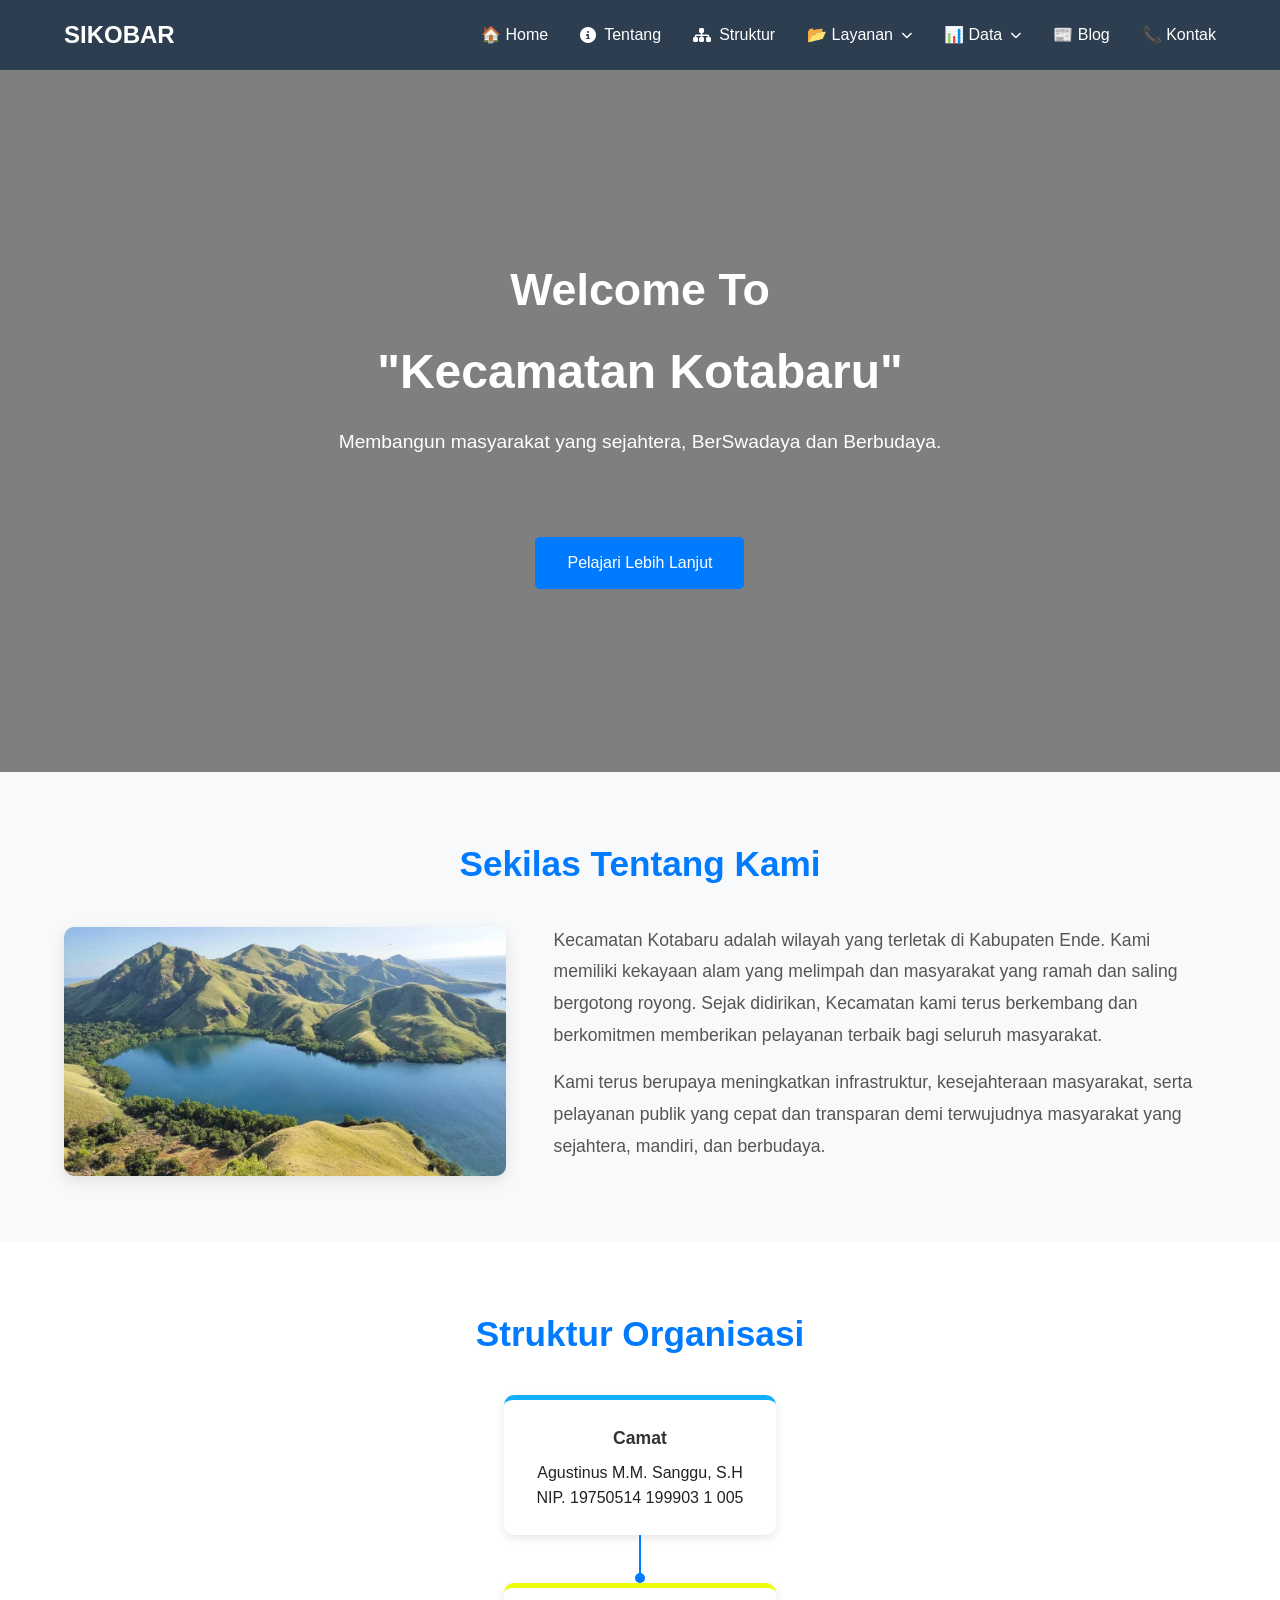
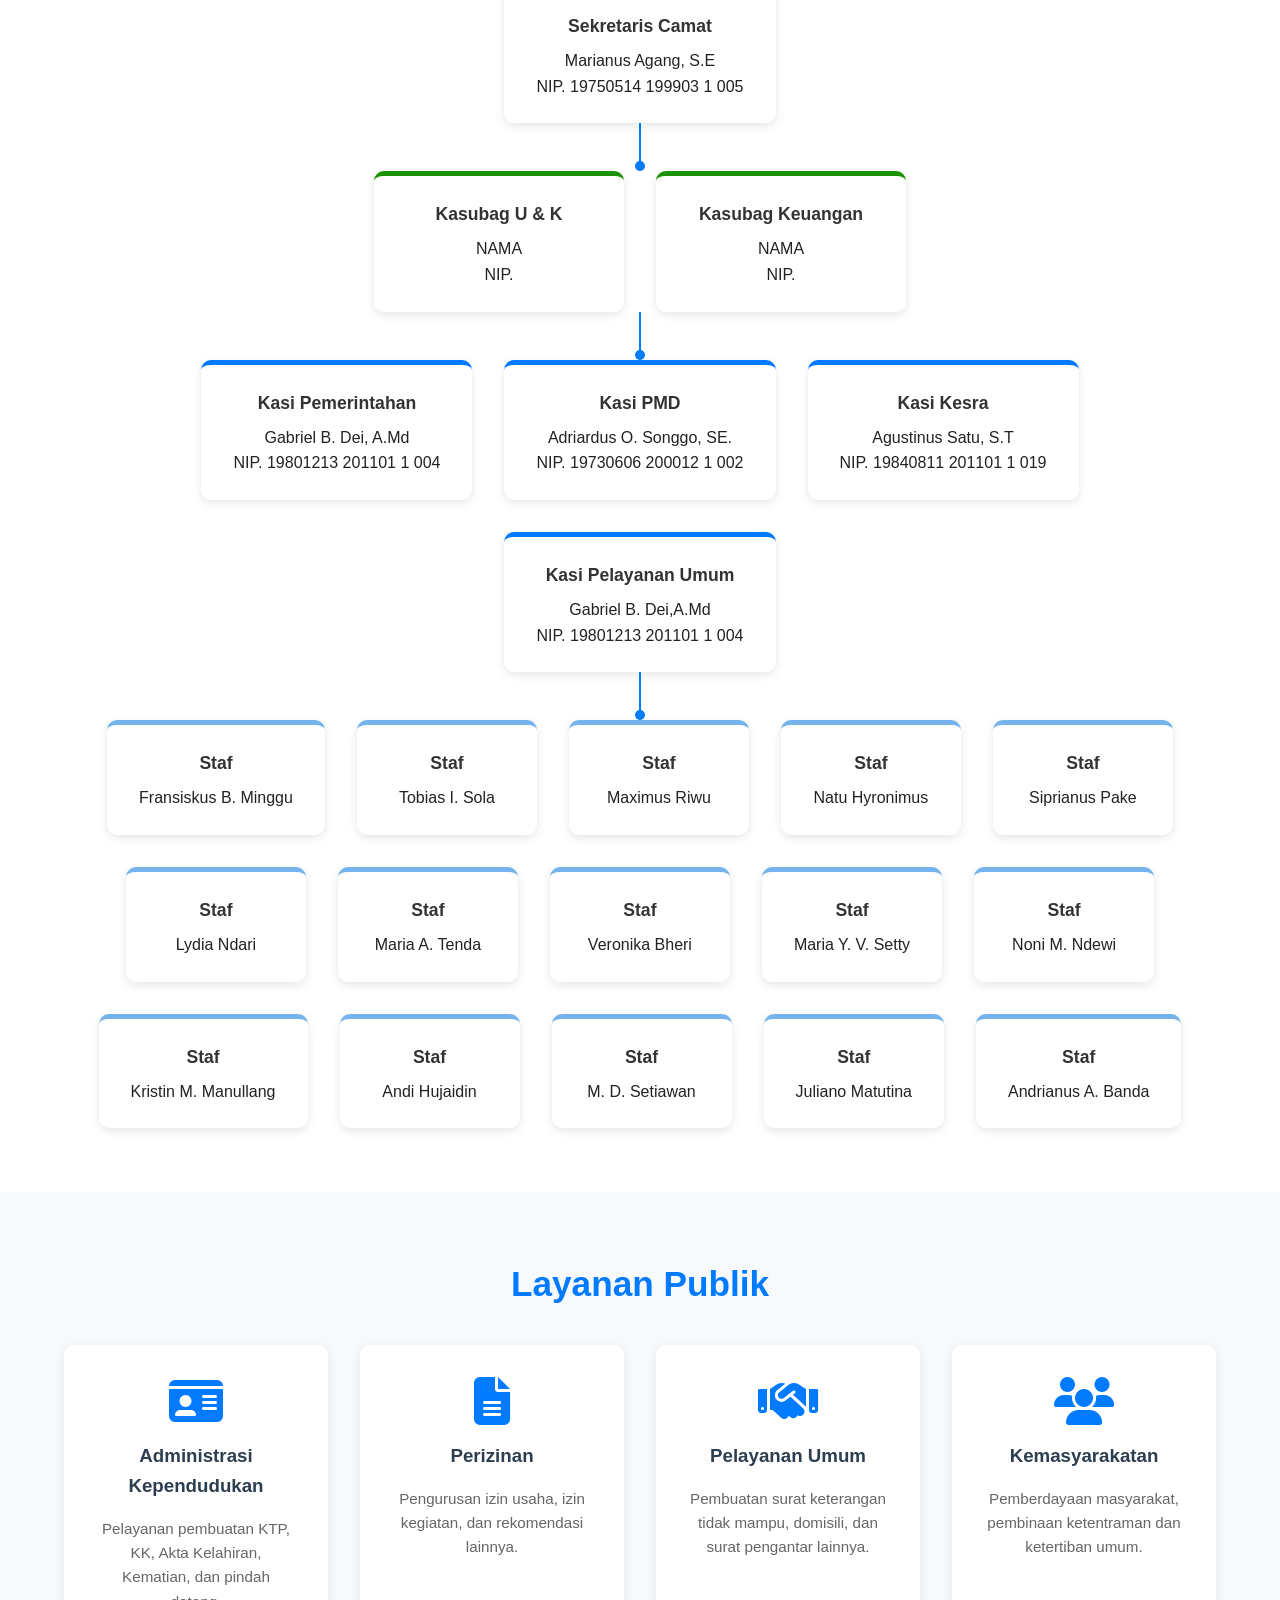
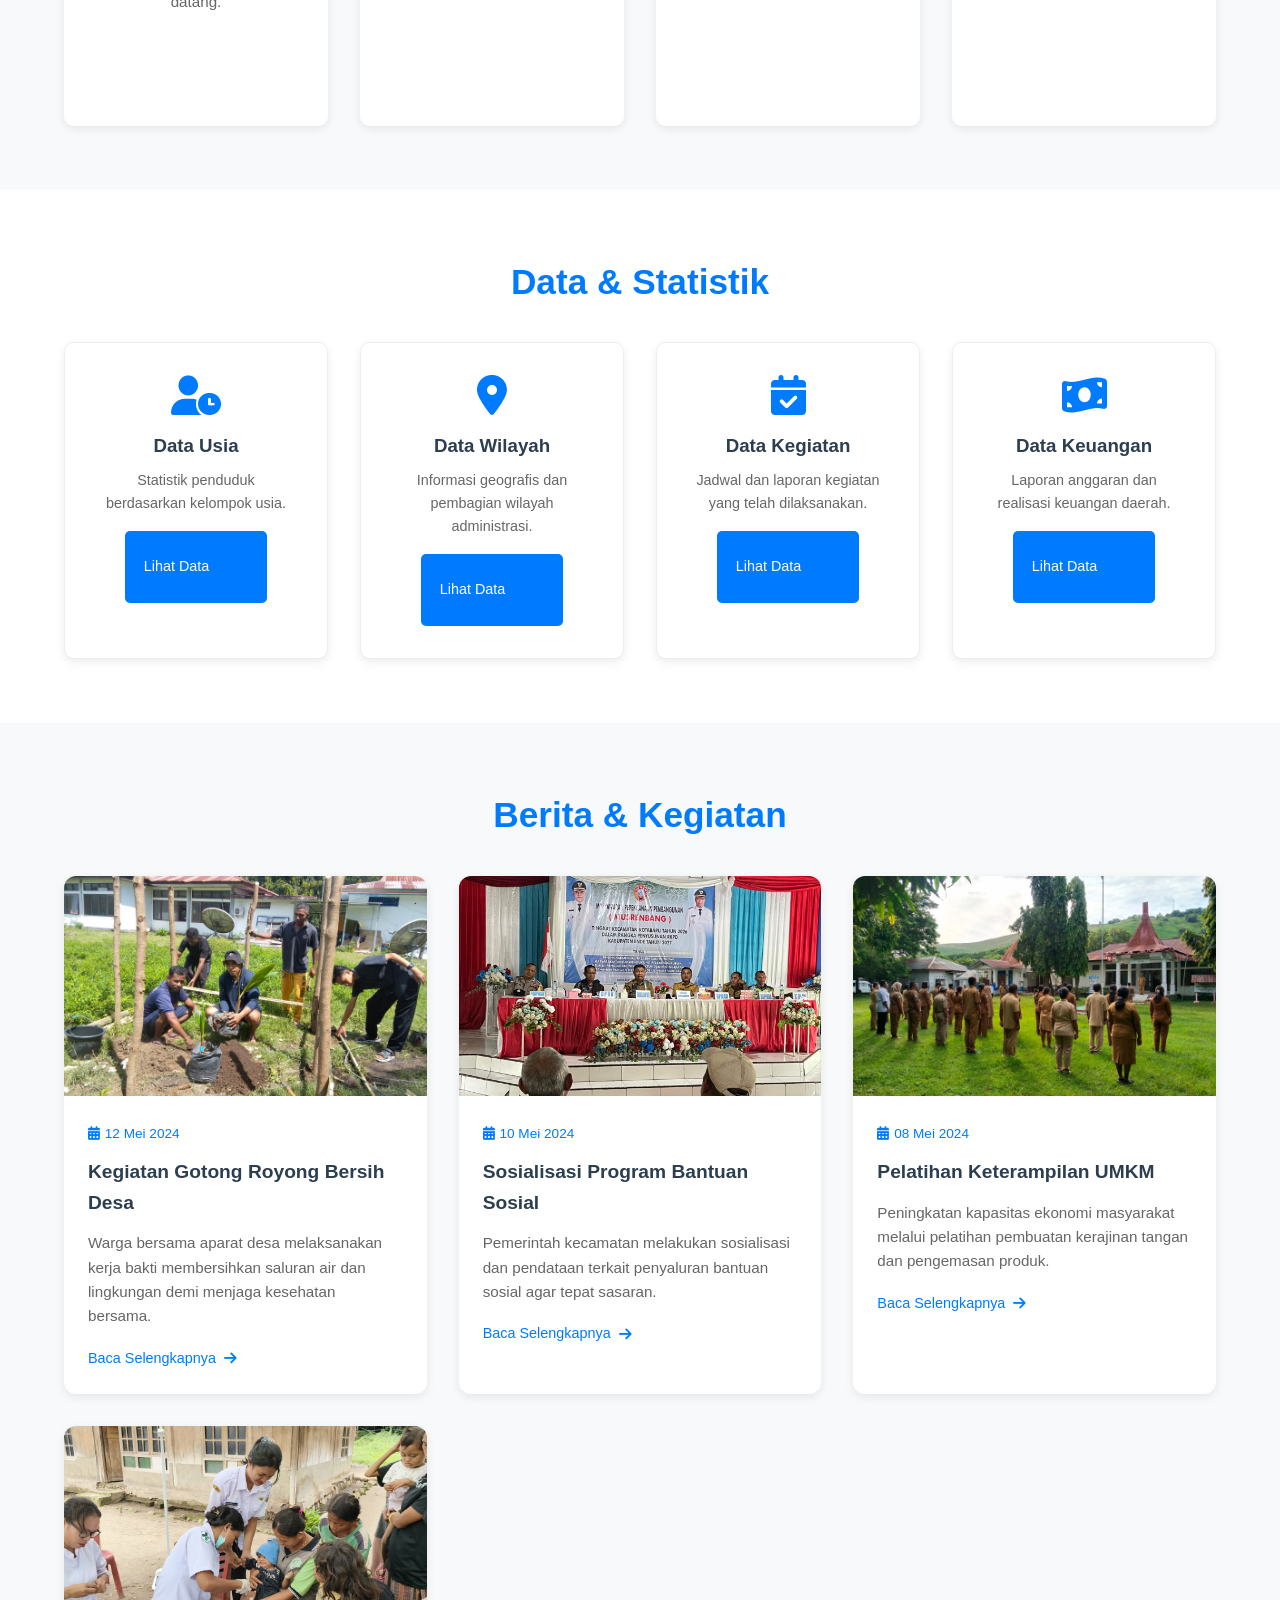
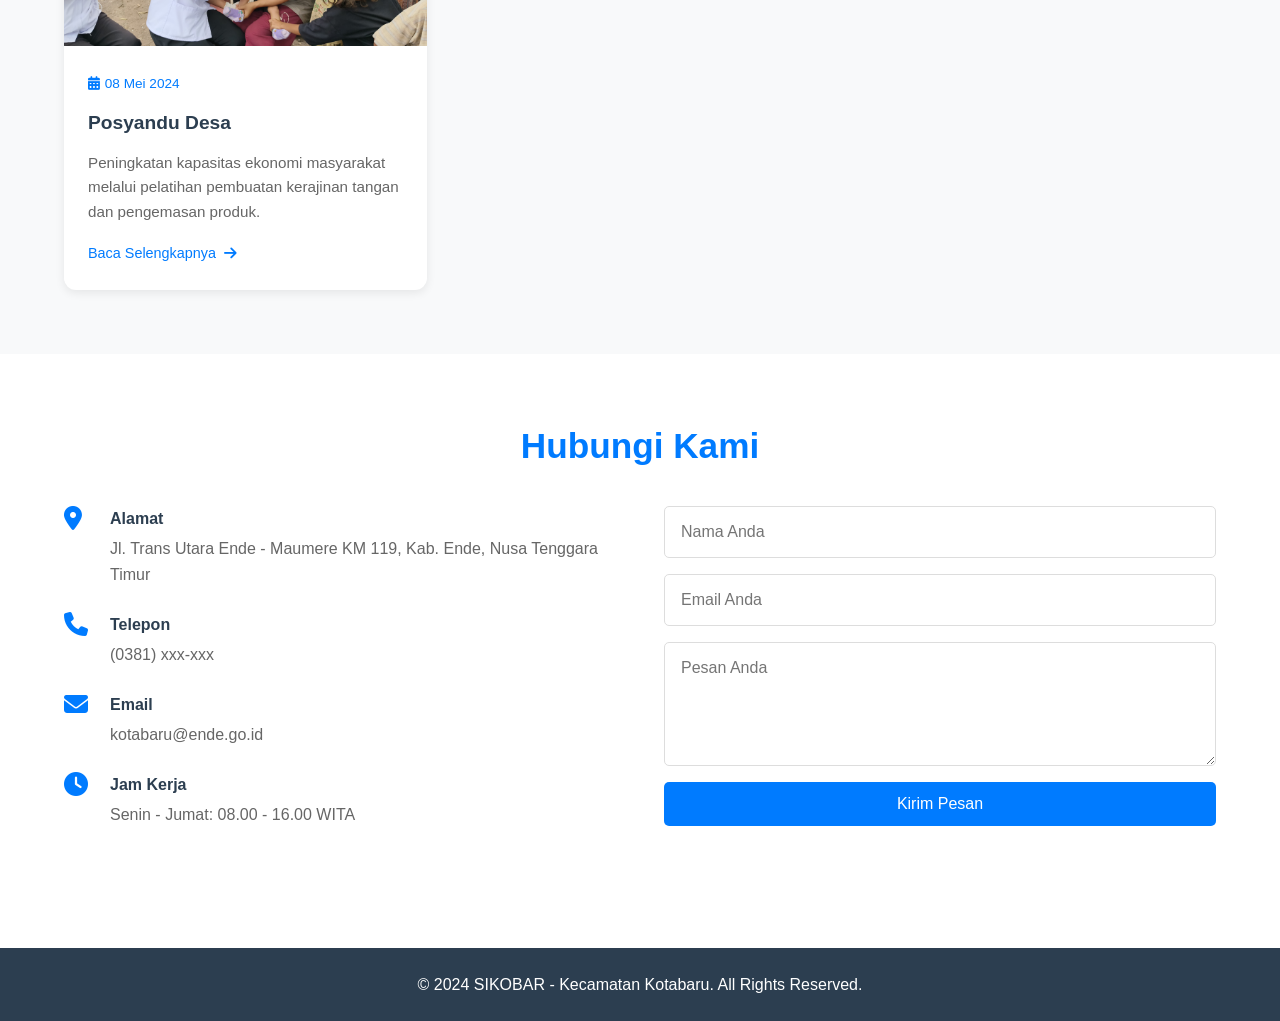
==== commit 6dbc6c8a: "." ====
--- a/index.html
+++ b/index.html
@@ -460,7 +460,7 @@
                     </div>
                     <div class="blog-content">
                         <span class="date"><i class="fas fa-calendar-alt"></i> 08 Mei 2024</span>
-                        <h3>Pelatihan Keterampilan UMKM</h3>
+                        <h3>Posyandu Desa</h3>
                         <p>Peningkatan kapasitas ekonomi masyarakat melalui pelatihan pembuatan kerajinan tangan dan pengemasan produk.</p>
                         <a href="berita3.html" class="read-more">Baca Selengkapnya <i class="fas fa-arrow-right"></i></a>
                 </div>
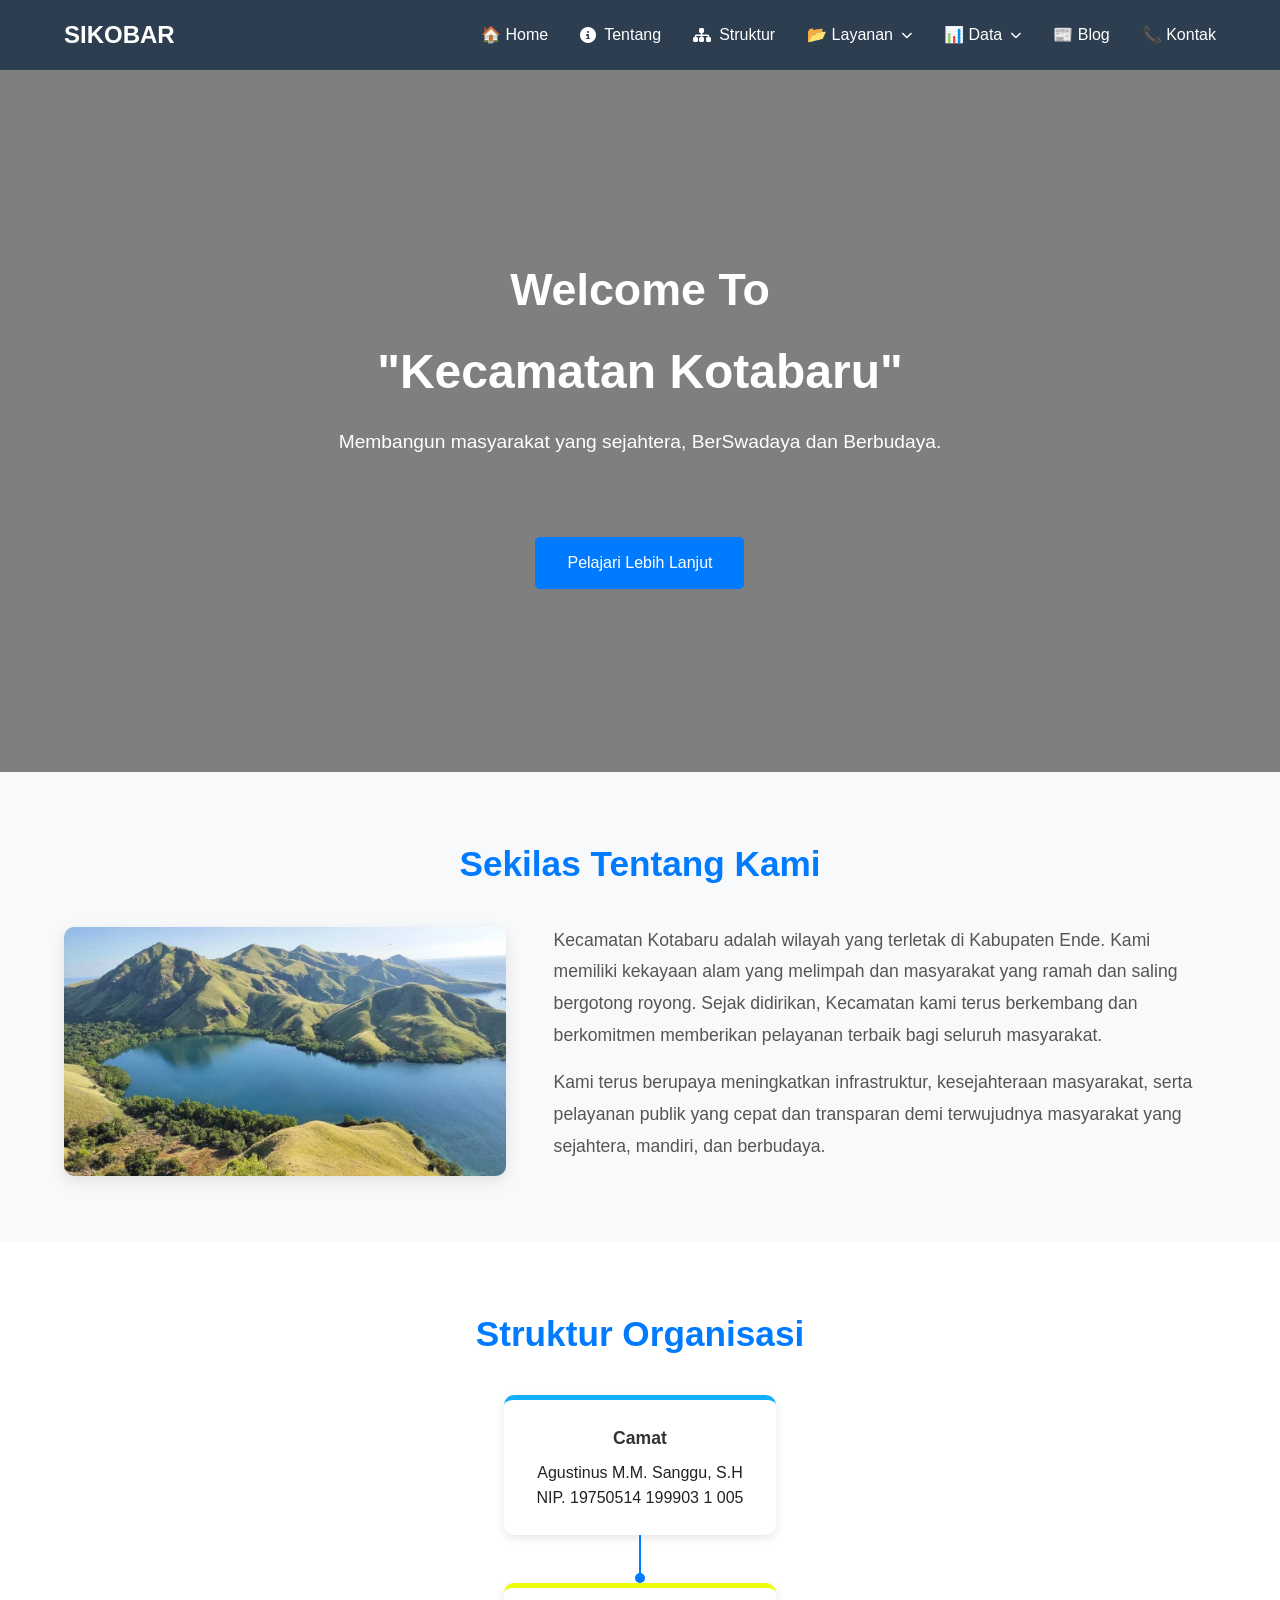
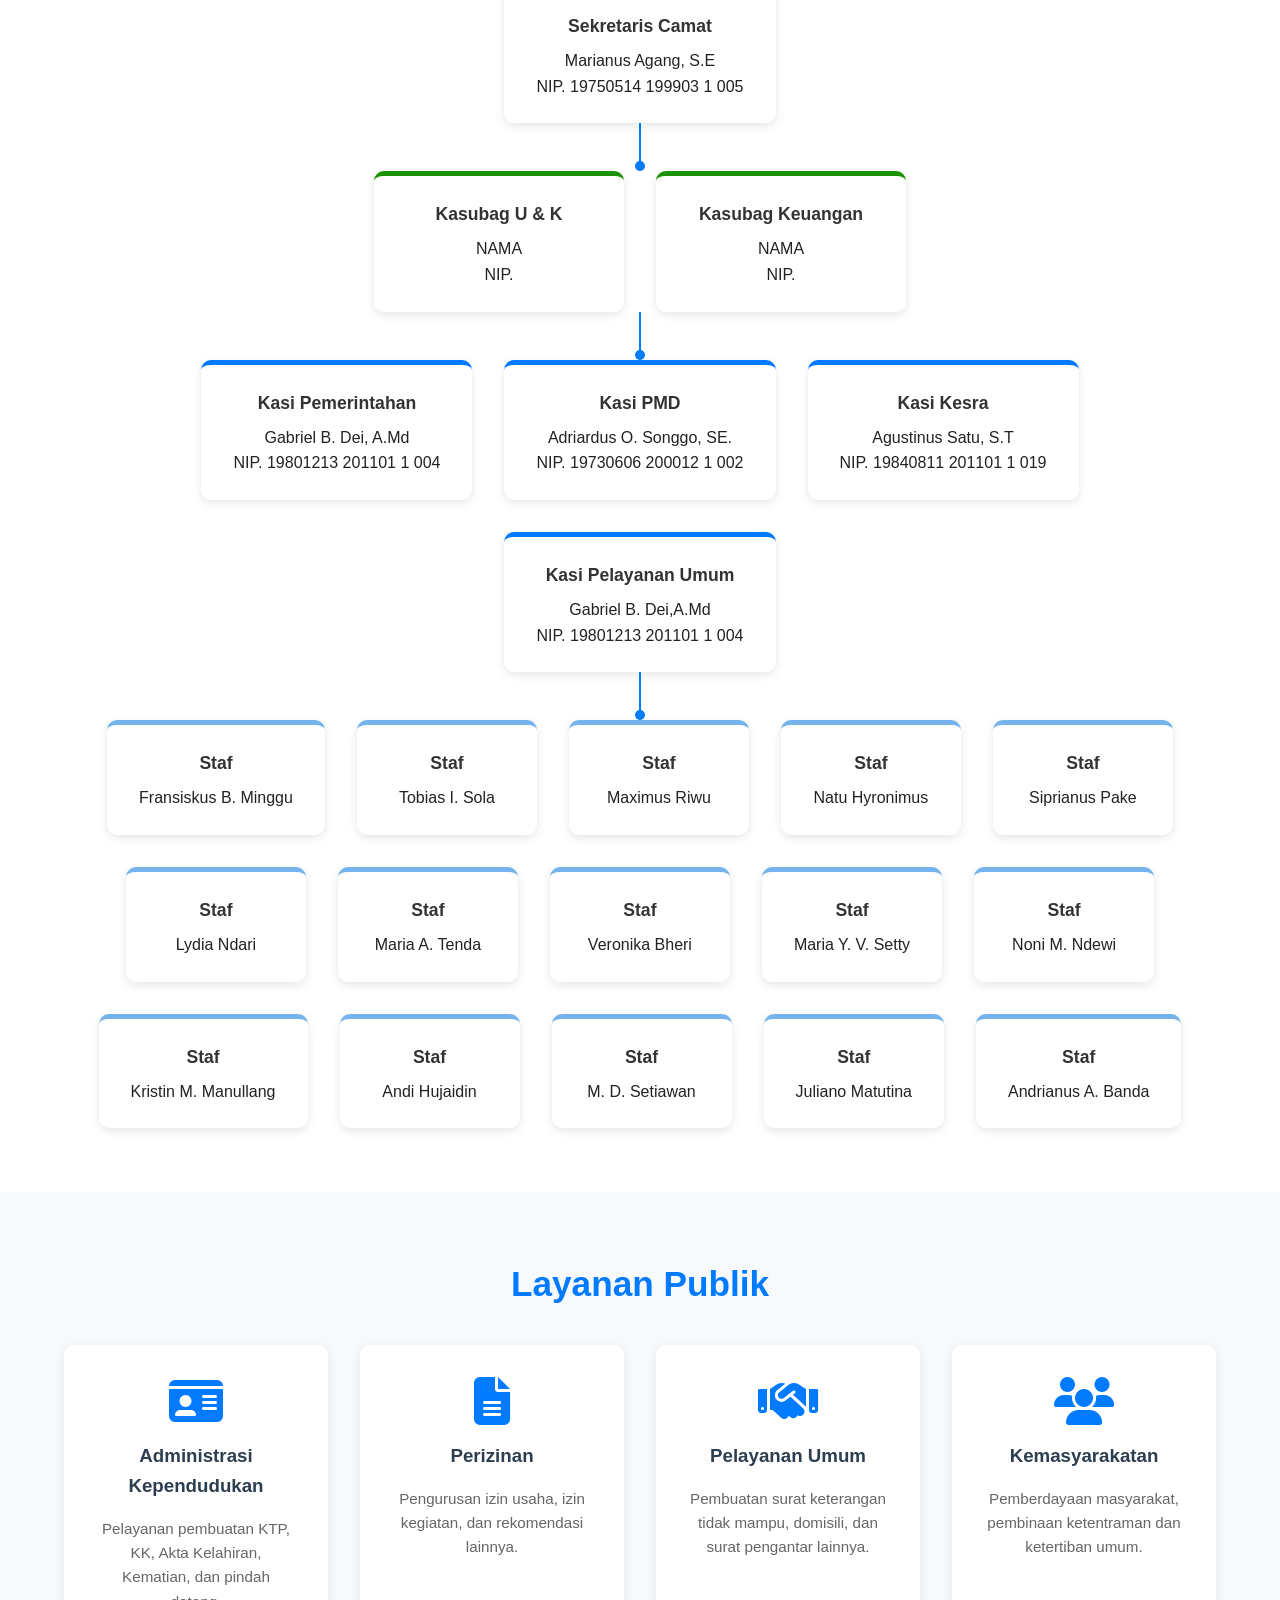
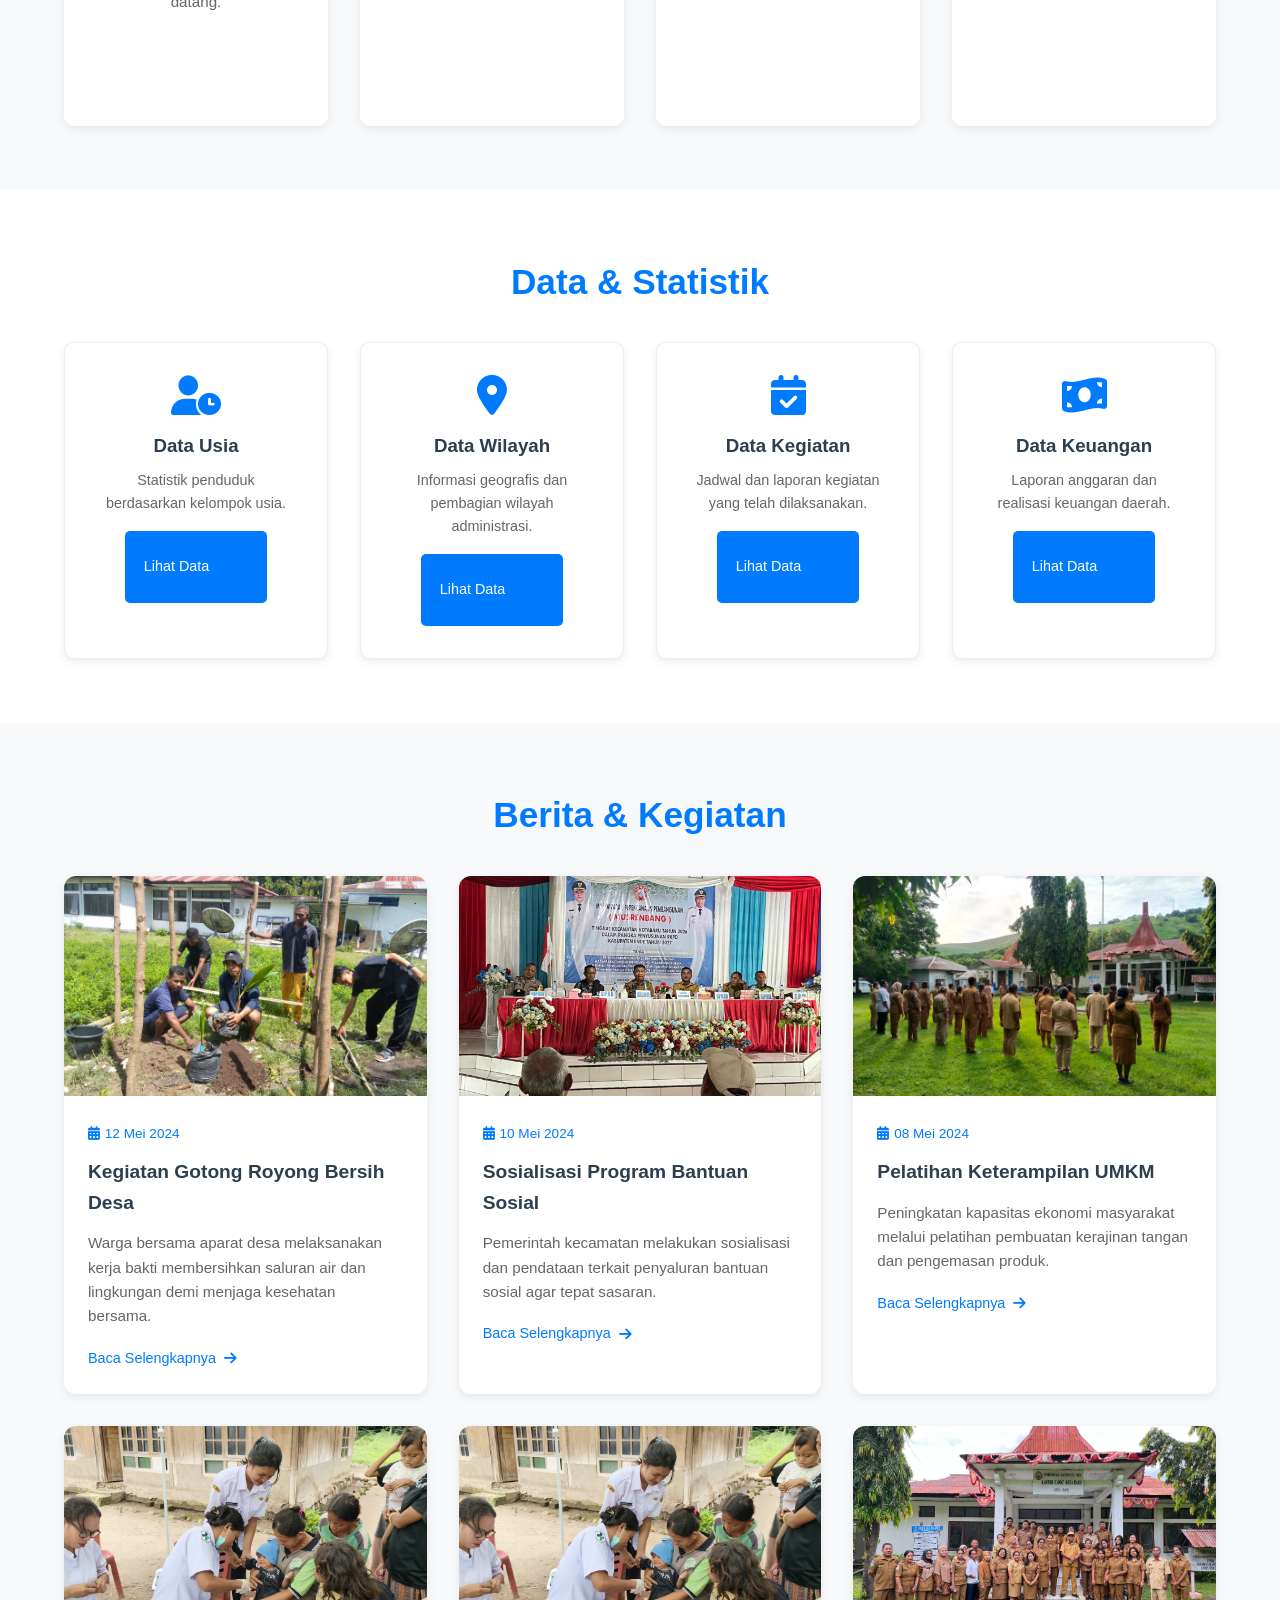
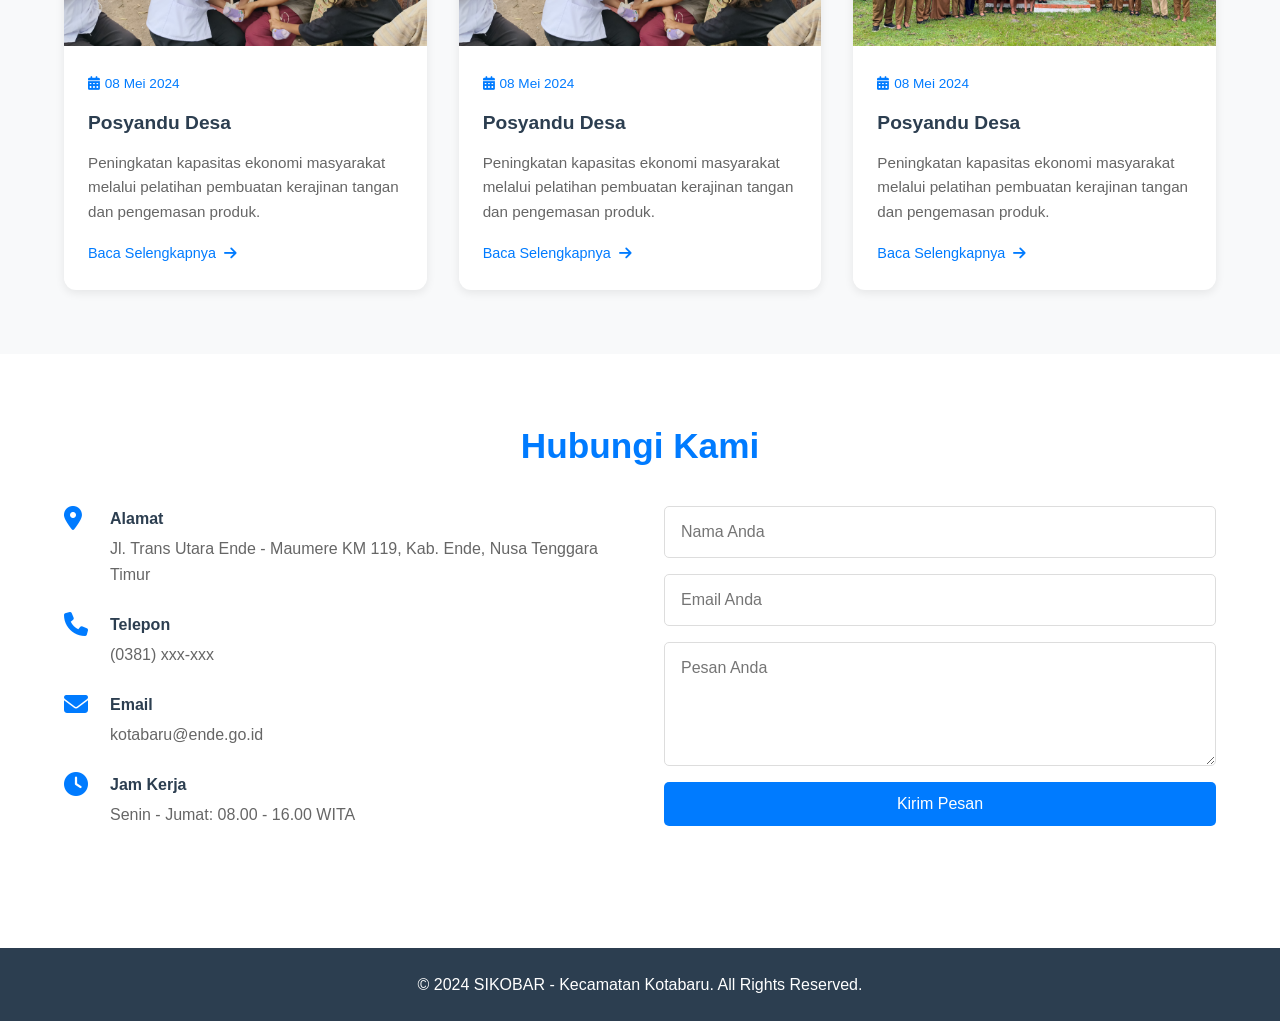
==== commit afc57e90: "." ====
--- a/index.html
+++ b/index.html
@@ -463,7 +463,31 @@
                         <h3>Posyandu Desa</h3>
                         <p>Peningkatan kapasitas ekonomi masyarakat melalui pelatihan pembuatan kerajinan tangan dan pengemasan produk.</p>
                         <a href="berita3.html" class="read-more">Baca Selengkapnya <i class="fas fa-arrow-right"></i></a>
-                </div>
+                    </div>
+                </div>
+
+                <div class="blog-card">
+                    <div class="blog-img">
+                        <img src="assets/puskesmas.jpg" alt="Posyandu">
+                    </div>
+                    <div class="blog-content">
+                        <span class="date"><i class="fas fa-calendar-alt"></i> 08 Mei 2024</span>
+                        <h3>Posyandu Desa</h3>
+                        <p>Peningkatan kapasitas ekonomi masyarakat melalui pelatihan pembuatan kerajinan tangan dan pengemasan produk.</p>
+                        <a href="berita3.html" class="read-more">Baca Selengkapnya <i class="fas fa-arrow-right"></i></a>
+                    </div>
+                </div>
+
+                <div class="blog-card">
+                    <div class="blog-img">
+                        <img src="assets/Upacara Bendera.jpg" alt="Posyandu">
+                    </div>
+                    <div class="blog-content">
+                        <span class="date"><i class="fas fa-calendar-alt"></i> 08 Mei 2024</span>
+                        <h3>Posyandu Desa</h3>
+                        <p>Peningkatan kapasitas ekonomi masyarakat melalui pelatihan pembuatan kerajinan tangan dan pengemasan produk.</p>
+                        <a href="berita3.html" class="read-more">Baca Selengkapnya <i class="fas fa-arrow-right"></i></a>
+                    </div>
                 </div>
             </div>
         </div>
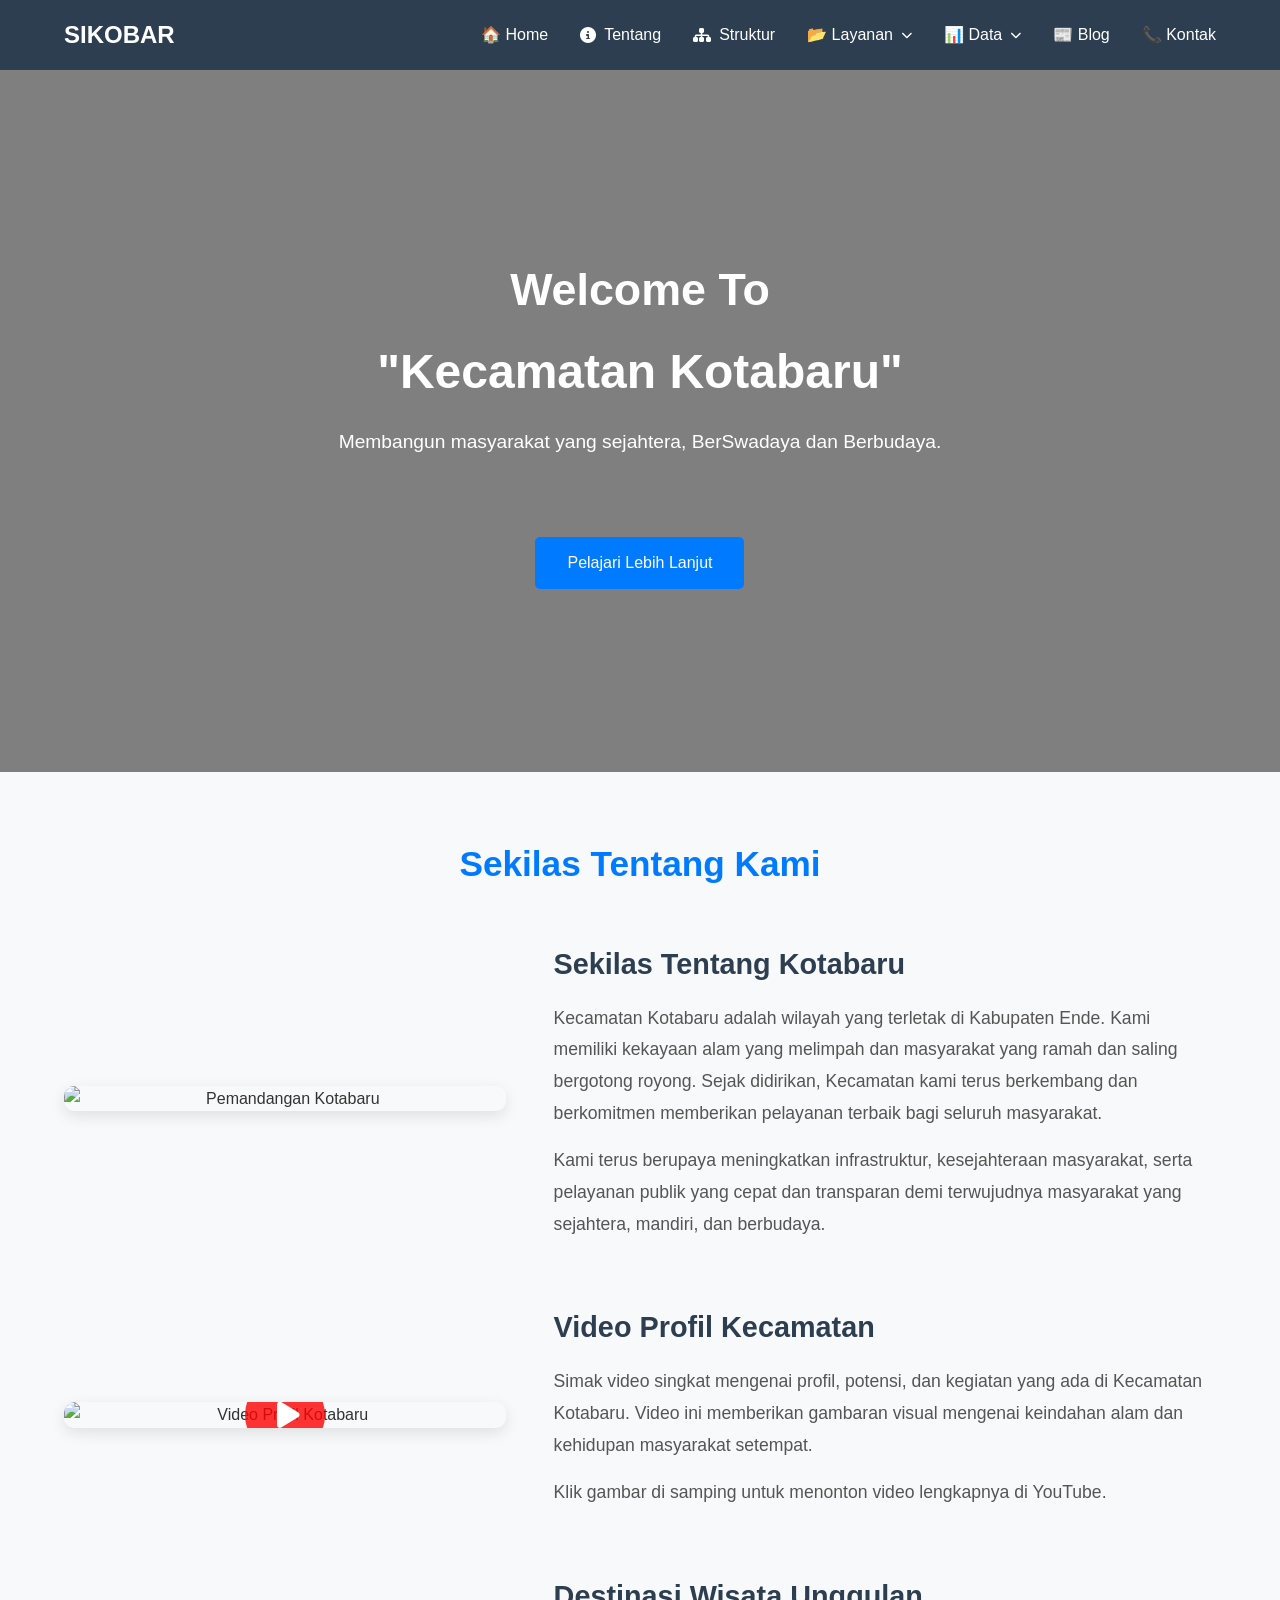
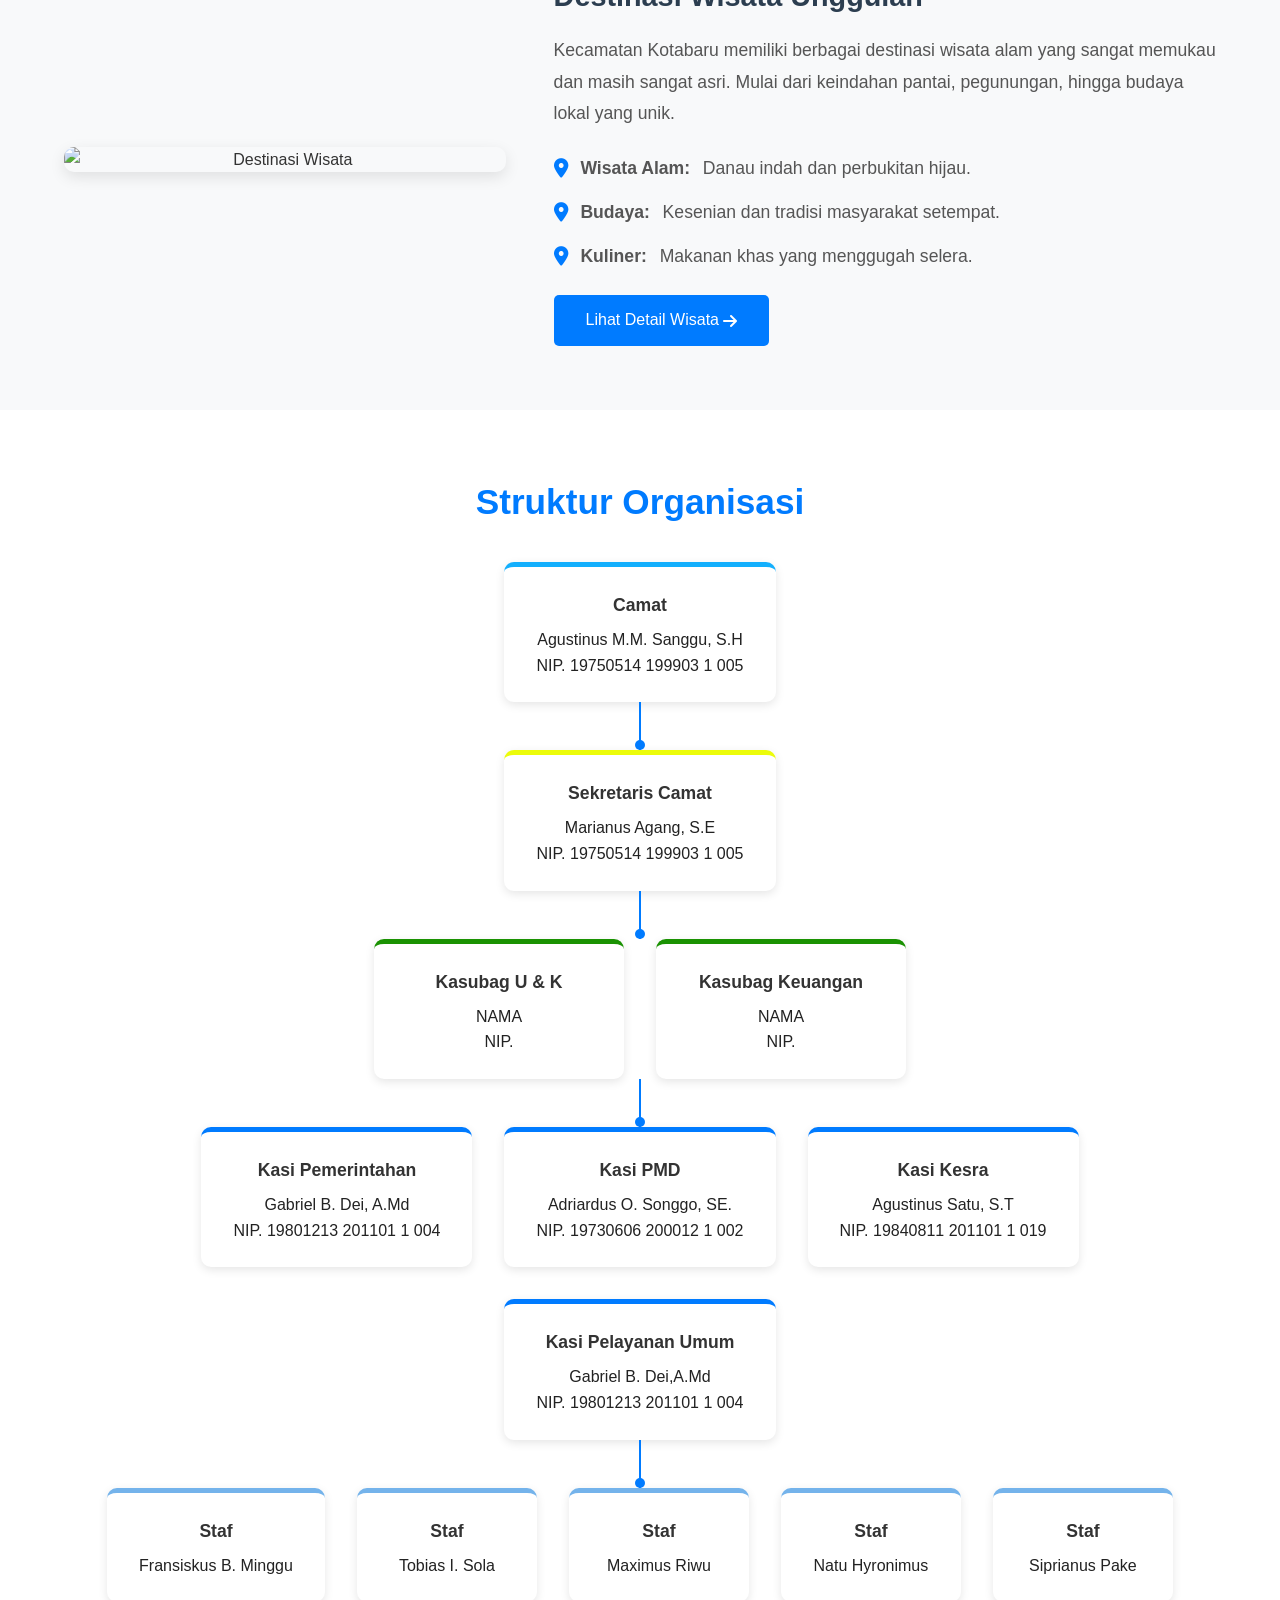
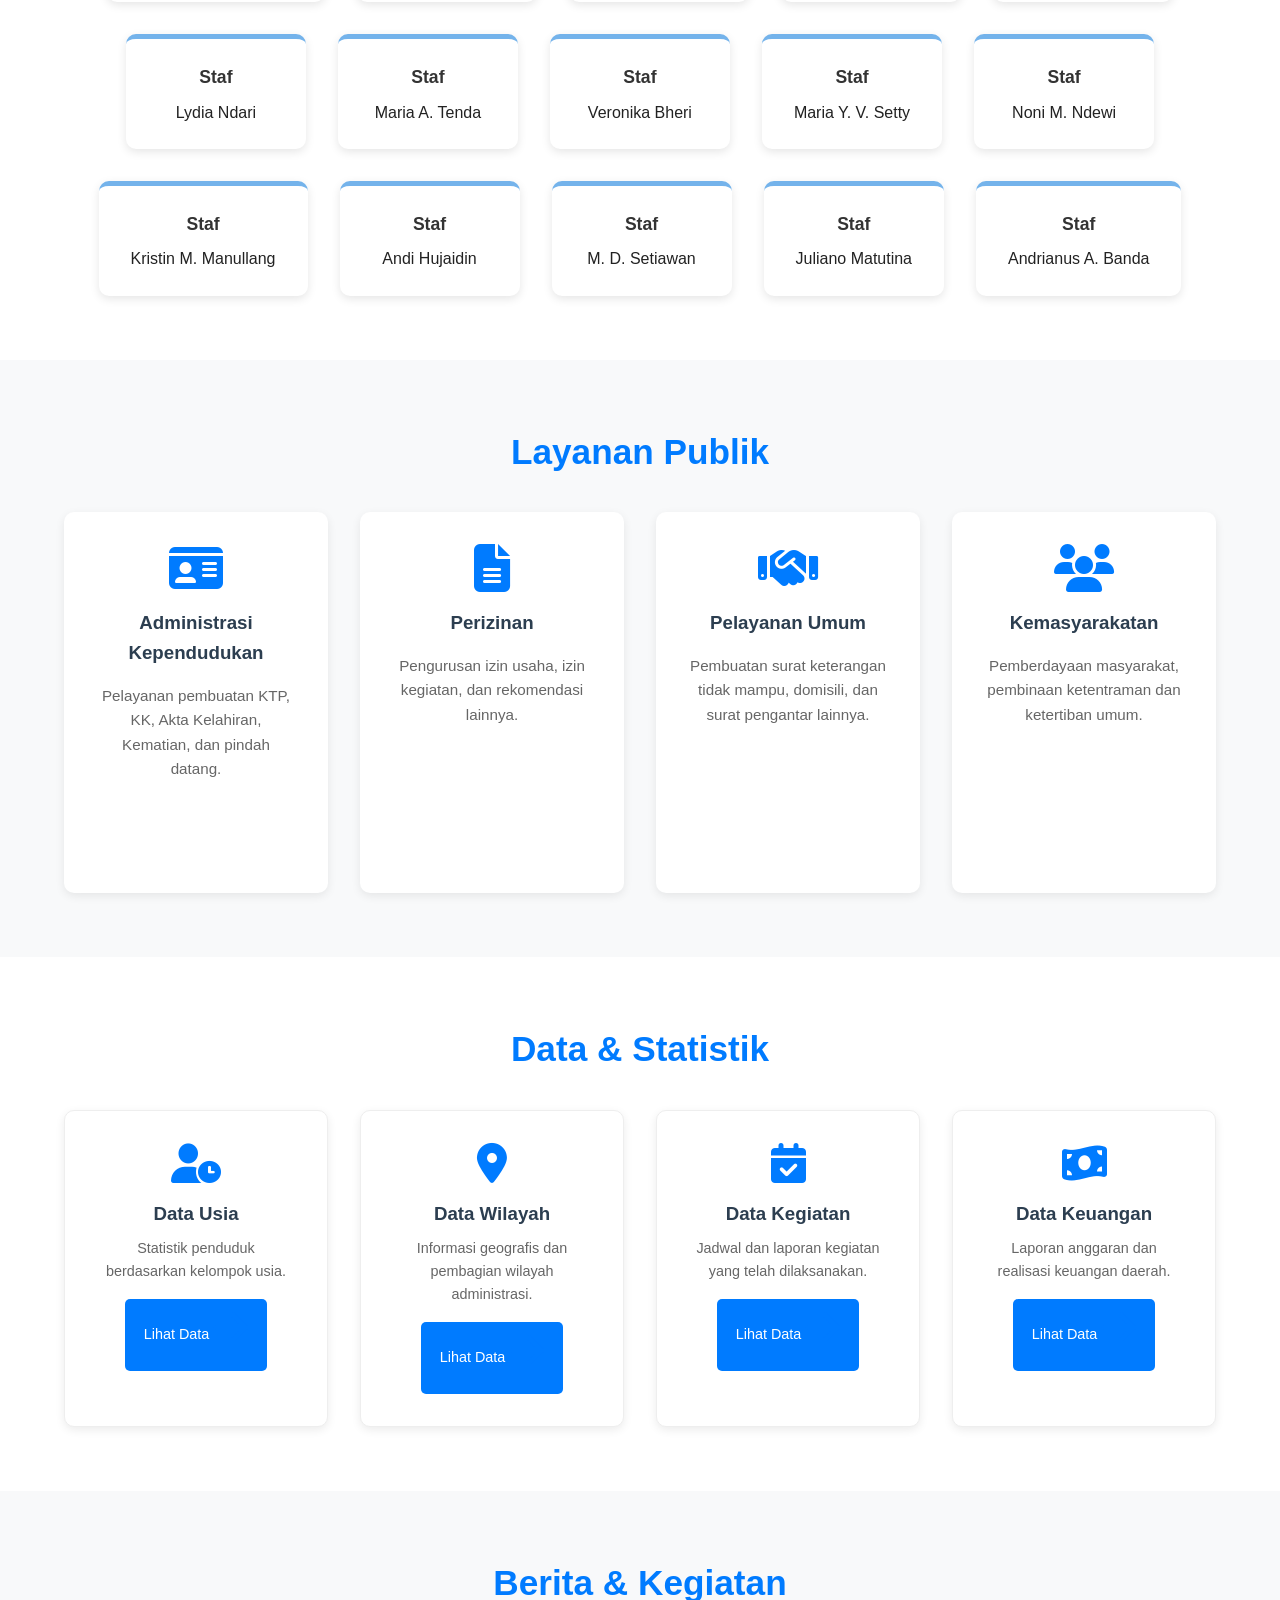
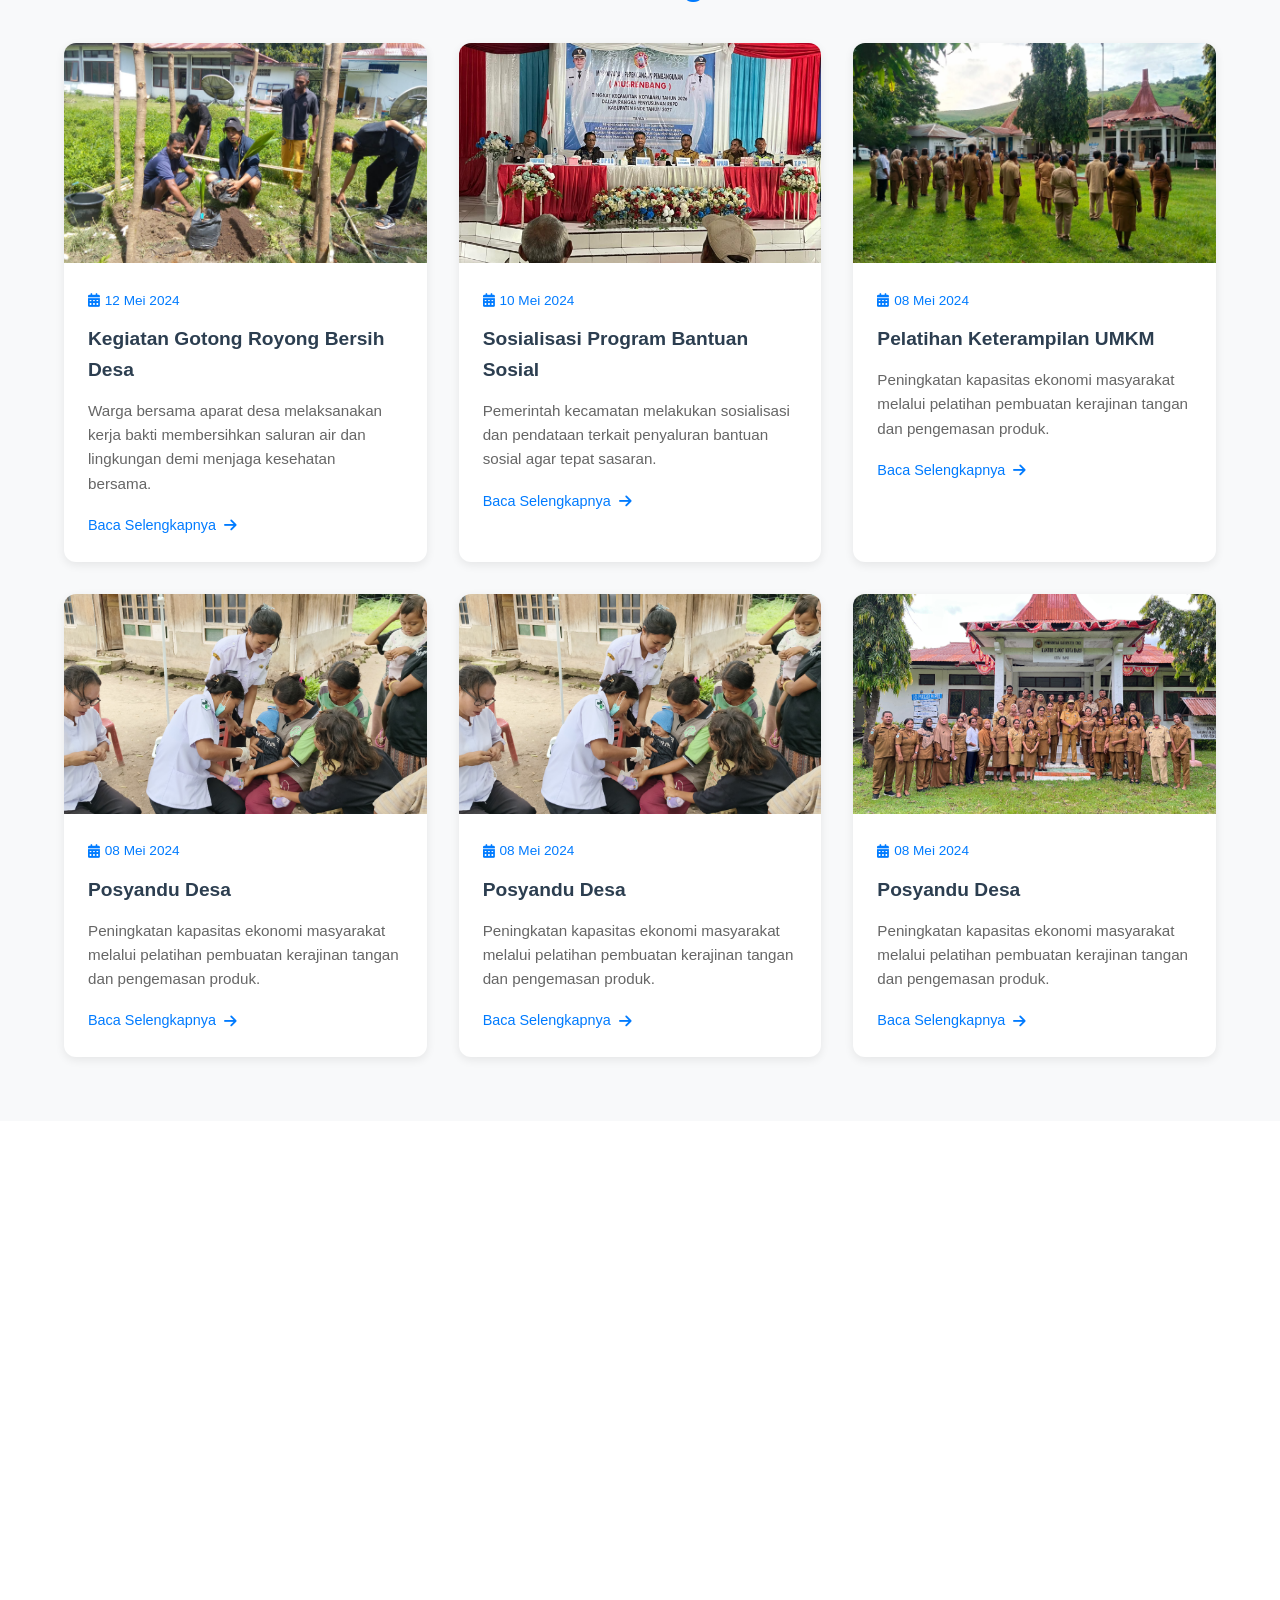
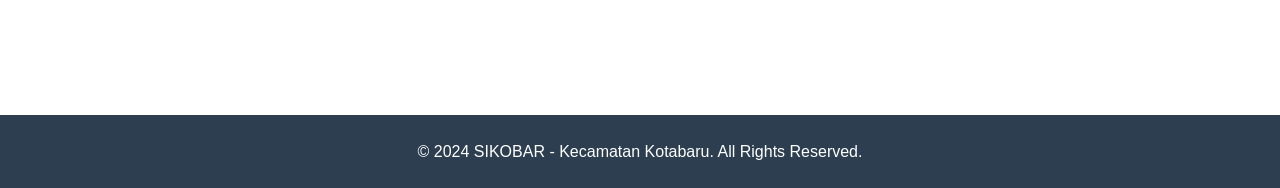
==== commit 32b9157a: "." ====
--- a/index.html
+++ b/index.html
@@ -67,19 +67,54 @@
     <section class="about" id="tentang">
         <div class="container">
             <h2 class="section-title">Sekilas Tentang Kami</h2>
+
+            <!-- BAGIAN 1: SEKILAS TENTANG KOTABARU -->
             <div class="about-content">
                 <div class="about-img">
-                    <img src="assets/tentang-bukit liaga.jpg" alt="Gambar Kantor Kecamatan Kotabaru">
+                    <img src="https://images.unsplash.com/photo-1506905925346-21bda4d32df4?ixlib=rb-4.0.3&auto=format&fit=crop&w=1350&q=80" alt="Pemandangan Kotabaru">
                 </div>
                 <div class="about-text">
-                    <p>
-                        Kecamatan Kotabaru adalah wilayah yang terletak di Kabupaten Ende. Kami memiliki kekayaan alam yang melimpah dan masyarakat yang ramah dan saling bergotong royong. Sejak didirikan, Kecamatan kami terus berkembang dan berkomitmen memberikan pelayanan terbaik bagi seluruh masyarakat.
-                    </p>
-                    <p>
-                        Kami terus berupaya meningkatkan infrastruktur, kesejahteraan masyarakat, serta pelayanan publik yang cepat dan transparan demi terwujudnya masyarakat yang sejahtera, mandiri, dan berbudaya.
-                    </p>
-                </div>
-            </div>
+                    <h3>Sekilas Tentang Kotabaru</h3>
+                    <p>Kecamatan Kotabaru adalah wilayah yang terletak di Kabupaten Ende. Kami memiliki kekayaan alam yang melimpah dan masyarakat yang ramah dan saling bergotong royong. Sejak didirikan, Kecamatan kami terus berkembang dan berkomitmen memberikan pelayanan terbaik bagi seluruh masyarakat.</p>
+                    <p>Kami terus berupaya meningkatkan infrastruktur, kesejahteraan masyarakat, serta pelayanan publik yang cepat dan transparan demi terwujudnya masyarakat yang sejahtera, mandiri, dan berbudaya.</p>
+                </div>
+            </div>
+
+            <!-- BAGIAN 2: VIDEO YOUTUBE -->
+            <div class="about-content reverse"> <!-- reverse biar posisi kanan-kiri tukar -->
+                <div class="about-text">
+                    <h3>Video Profil Kecamatan</h3>
+                    <p>Simak video singkat mengenai profil, potensi, dan kegiatan yang ada di Kecamatan Kotabaru. Video ini memberikan gambaran visual mengenai keindahan alam dan kehidupan masyarakat setempat.</p>
+                    <p>Klik gambar di samping untuk menonton video lengkapnya di YouTube.</p>
+                </div>
+                <div class="about-img">
+                    <!-- Thumbnail YouTube yang bisa diklik -->
+                    <a href="https://www.youtube.com/watch?v=ID_VIDEO_KAMU" target="_blank" rel="noopener noreferrer">
+                        <img src="https://img.youtube.com/vi/ID_VIDEO_KAMU/maxresdefault.jpg" alt="Video Profil Kotabaru" style="cursor: pointer; border-radius: 10px;">
+                        <div class="play-button">
+                            <i class="fas fa-play"></i>
+                        </div>
+                    </a>
+                </div>
+            </div>
+
+            <!-- BAGIAN 3: DESTINASI WISATA -->
+            <div class="about-content">
+                <div class="about-img">
+                    <img src="https://images.unsplash.com/photo-1507525428034-b723cf961d3e?ixlib=rb-4.0.3&auto=format&fit=crop&w=1350&q=80" alt="Destinasi Wisata">
+                </div>
+                <div class="about-text">
+                    <h3>Destinasi Wisata Unggulan</h3>
+                    <p>Kecamatan Kotabaru memiliki berbagai destinasi wisata alam yang sangat memukau dan masih sangat asri. Mulai dari keindahan pantai, pegunungan, hingga budaya lokal yang unik.</p>
+                    <ul class="wisata-list">
+                        <li><i class="fas fa-map-marker-alt"></i> <strong>Wisata Alam:</strong> Danau indah dan perbukitan hijau.</li>
+                        <li><i class="fas fa-map-marker-alt"></i> <strong>Budaya:</strong> Kesenian dan tradisi masyarakat setempat.</li>
+                        <li><i class="fas fa-map-marker-alt"></i> <strong>Kuliner:</strong> Makanan khas yang menggugah selera.</li>
+                    </ul>
+                    <a href="wisata.html" class="btn">Lihat Detail Wisata <i class="fas fa-arrow-right"></i></a>
+                </div>
+            </div>
+
         </div>
     </section>
 
--- a/style.css
+++ b/style.css
@@ -305,6 +305,191 @@
     color: #555;
 }
 
+/* ==========================================
+   STYLE BARU UNTUK TENTANG KAMI YANG LENGKAP
+   ========================================== */
+
+.about-content {
+    display: flex;
+    align-items: center;
+    gap: 3rem;
+    margin-top: 3rem; /* Jarak antar bagian */
+}
+
+/* Agar bagian kedua posisinya terbalik (Teks kiri, Gambar kanan) */
+.about-content.reverse {
+    flex-direction: row-reverse;
+}
+
+.about-text h3 {
+    color: #2c3e50;
+    font-size: 1.8rem;
+    margin-bottom: 1rem;
+}
+
+.wisata-list {
+    list-style: none;
+    padding: 0;
+    margin: 1rem 0;
+}
+
+.wisata-list li {
+    padding: 0.5rem 0;
+    display: flex;
+    align-items: center;
+    gap: 0.8rem;
+}
+
+.wisata-list li i {
+    color: #007bff;
+    font-size: 1.2rem;
+}
+
+/* STYLE TOMBOL PLAY PADA VIDEO */
+.about-img {
+    position: relative; /* Penting agar tombol play menempel di gambar */
+}
+
+.play-button {
+    position: absolute;
+    top: 50%;
+    left: 50%;
+    transform: translate(-50%, -50%);
+    width: 80px;
+    height: 80px;
+    background-color: rgba(255, 0, 0, 0.8);
+    border-radius: 50%;
+    display: flex;
+    align-items: center;
+    justify-content: center;
+    transition: all 0.3s ease;
+}
+
+.play-button i {
+    color: white;
+    font-size: 30px;
+    margin-left: 8px; /* Sedikit geser kanan biar segitiga play pas di tengah */
+}
+
+.about-img a:hover .play-button {
+    background-color: red;
+    transform: translate(-50%, -50%) scale(1.1);
+}
+
+/* Style Grid Wisata di halaman detail */
+.wisata-grid {
+    display: grid;
+    grid-template-columns: repeat(auto-fit, minmax(300px, 1fr));
+    gap: 2rem;
+    margin-top: 2rem;
+}
+
+.wisata-item {
+    background: white;
+    border-radius: 10px;
+    overflow: hidden;
+    box-shadow: 0 5px 15px rgba(0,0,0,0.1);
+}
+
+.wisata-item img {
+    width: 100%;
+    height: 200px;
+    object-fit: cover;
+}
+
+.wisata-item h4 {
+    padding: 1rem 1rem 0 1rem;
+    color: #2c3e50;
+}
+
+.wisata-item p {
+    padding: 0 1rem 1rem 1rem;
+    color: #666;
+    font-size: 0.9rem;
+}
+
+/* Responsive */
+@media (max-width: 768px) {
+    .about-content, 
+    .about-content.reverse {
+        flex-direction: column;
+    }
+    
+    .play-button {
+        width: 60px;
+        height: 60px;
+    }
+    
+    .play-button i {
+        font-size: 22px;
+    }
+}
+
+/* ==========================================
+   STYLE CONTACT PERSON DI HALAMAN WISATA
+   ========================================== */
+
+.contact-wisata {
+    background: #eef7ff;
+    padding: 2rem;
+    border-radius: 10px;
+    margin-top: 2rem;
+    border-left: 5px solid #007bff;
+}
+
+.contact-wisata h3 {
+    color: #2c3e50;
+    margin-bottom: 1rem;
+    display: flex;
+    align-items: center;
+    gap: 0.5rem;
+}
+
+.contact-box {
+    display: grid;
+    grid-template-columns: repeat(auto-fit, minmax(250px, 1fr));
+    gap: 1.5rem;
+    margin-top: 1.5rem;
+}
+
+.contact-item {
+    display: flex;
+    align-items: center;
+    gap: 1rem;
+    background: white;
+    padding: 1rem;
+    border-radius: 8px;
+    box-shadow: 0 2px 5px rgba(0,0,0,0.05);
+}
+
+.contact-item i {
+    font-size: 2rem;
+    color: #007bff;
+    min-width: 40px;
+}
+
+.contact-item h4 {
+    margin: 0 0 0.3rem 0;
+    color: #2c3e50;
+    font-size: 1rem;
+}
+
+.contact-item p {
+    margin: 0;
+    font-size: 1rem;
+}
+
+.contact-item a {
+    color: #007bff;
+    font-weight: 600;
+    text-decoration: none;
+}
+
+.contact-item a:hover {
+    text-decoration: underline;
+}
+
+
 /* Struktur Organisasi */
 .struktur {
     padding: 4rem 0;
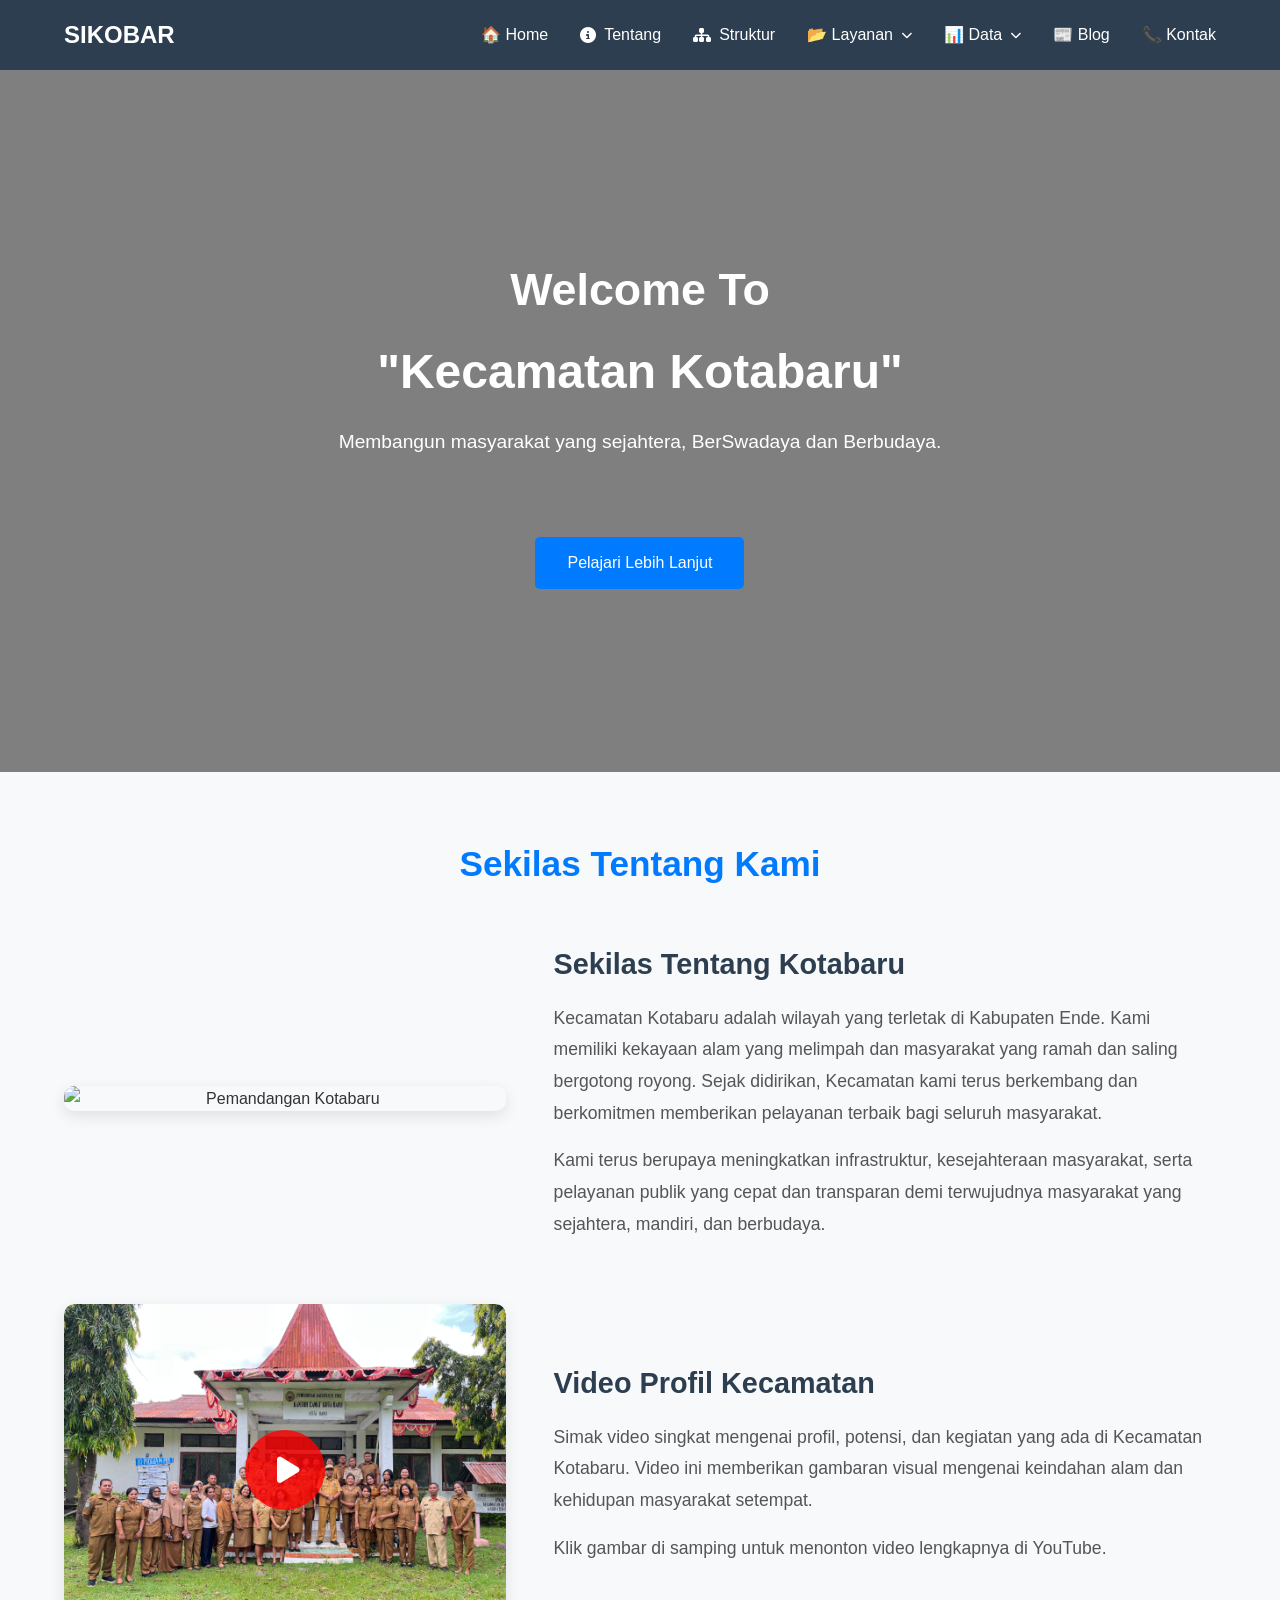
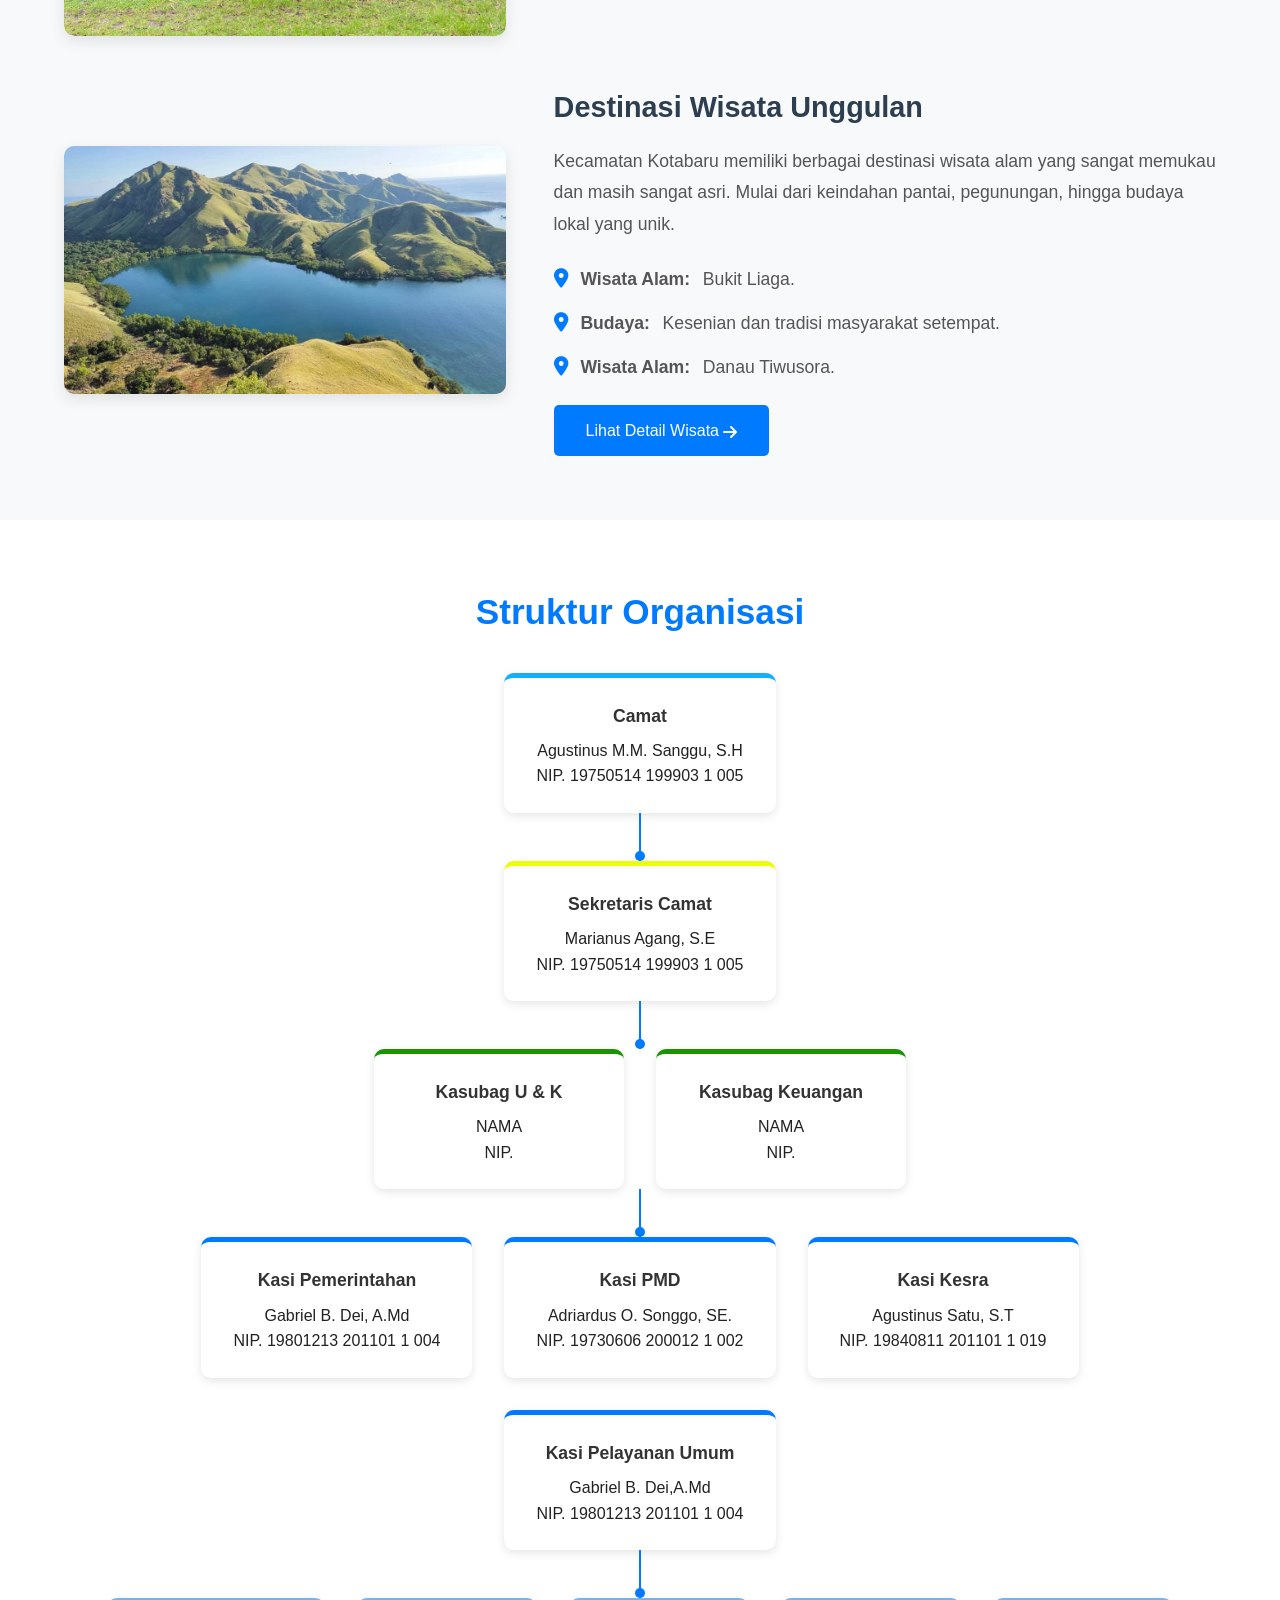
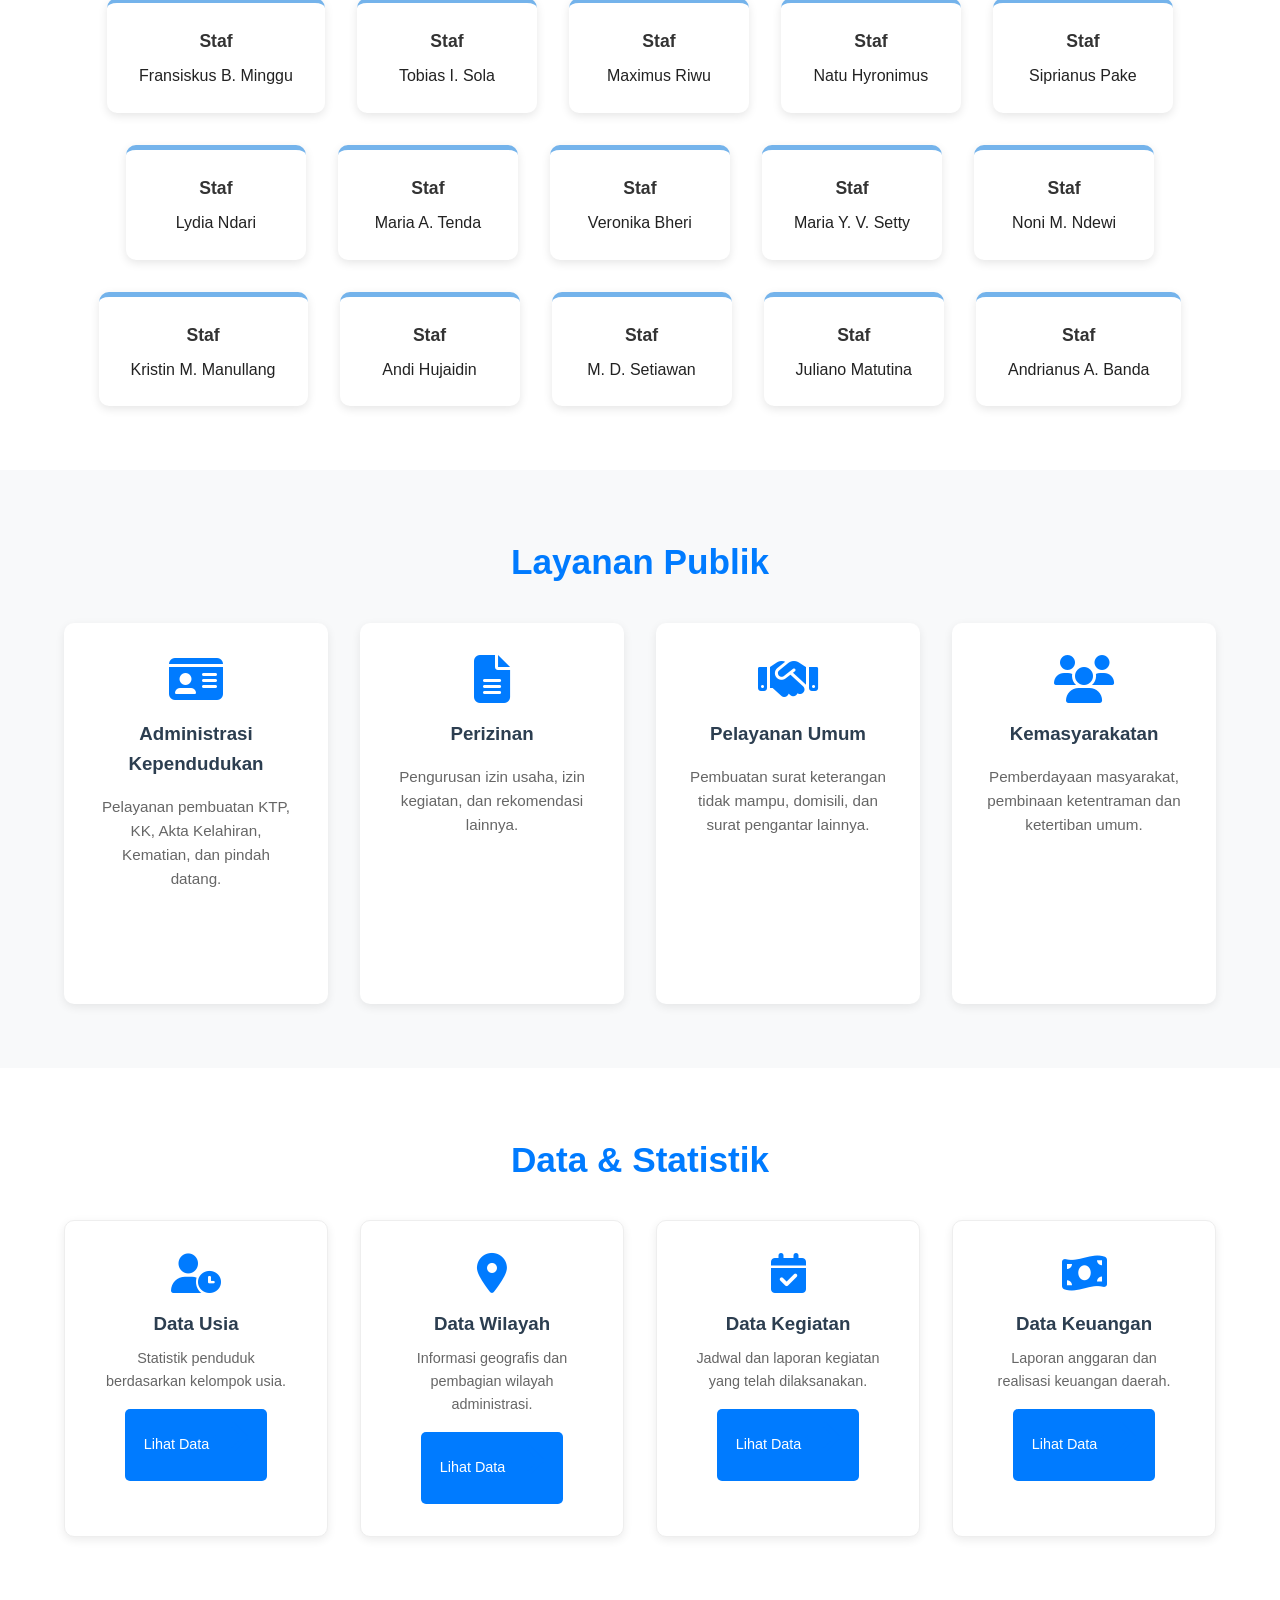
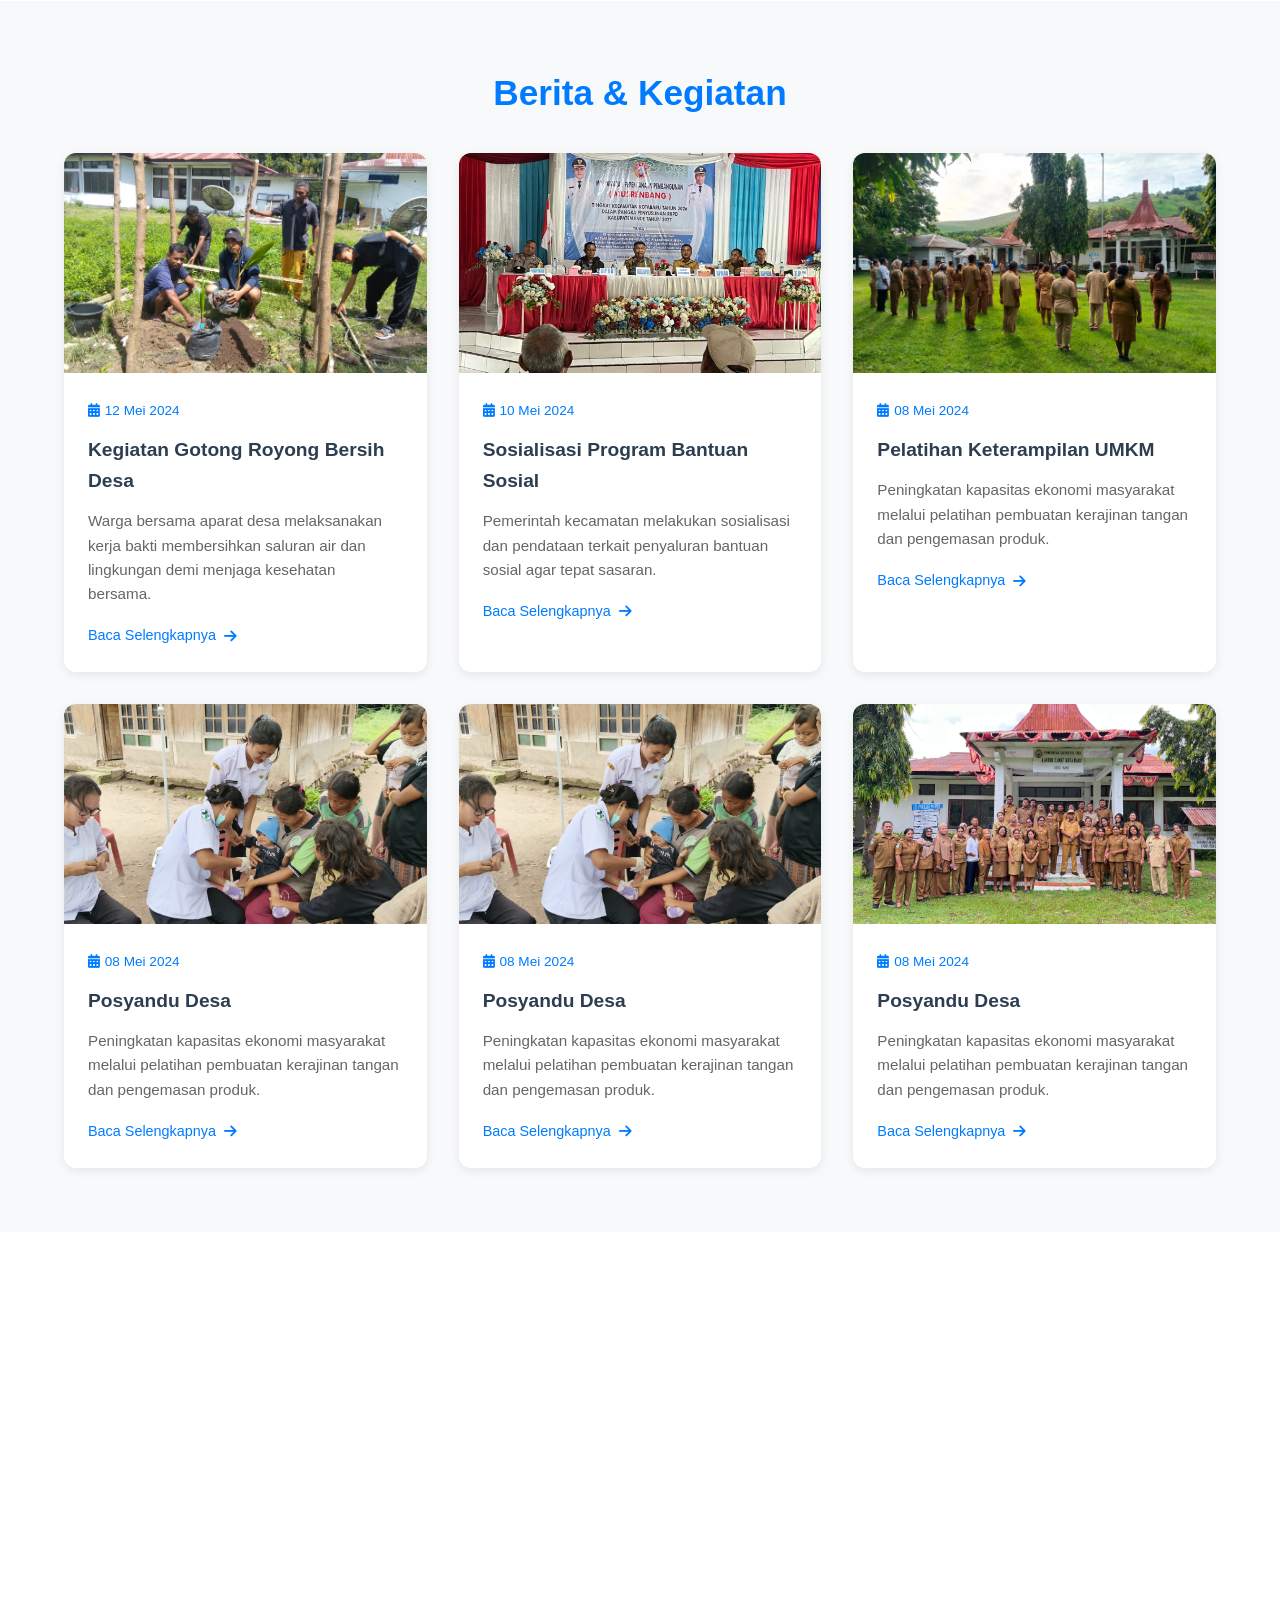
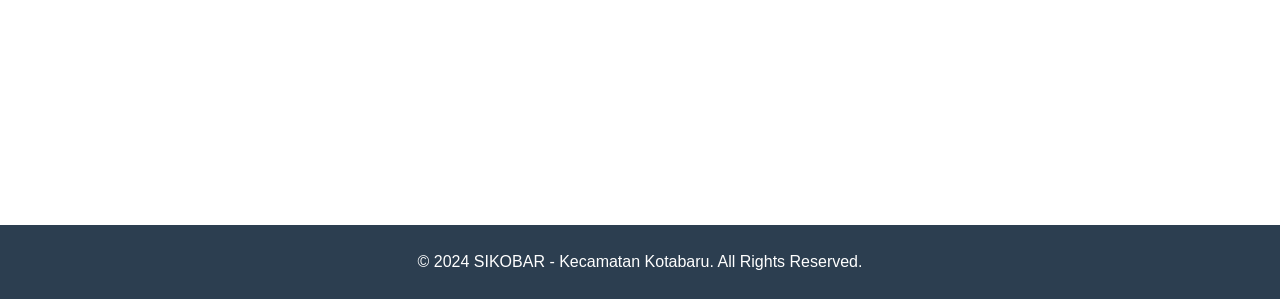
==== commit 8e292f51: "." ====
--- a/index.html
+++ b/index.html
@@ -90,7 +90,7 @@
                 <div class="about-img">
                     <!-- Thumbnail YouTube yang bisa diklik -->
                     <a href="https://www.youtube.com/watch?v=ID_VIDEO_KAMU" target="_blank" rel="noopener noreferrer">
-                        <img src="https://img.youtube.com/vi/ID_VIDEO_KAMU/maxresdefault.jpg" alt="Video Profil Kotabaru" style="cursor: pointer; border-radius: 10px;">
+                        <img src="assets/Upacara Bendera.jpg" alt="Video Profil Kotabaru" style="cursor: pointer; border-radius: 10px;">
                         <div class="play-button">
                             <i class="fas fa-play"></i>
                         </div>
@@ -101,15 +101,15 @@
             <!-- BAGIAN 3: DESTINASI WISATA -->
             <div class="about-content">
                 <div class="about-img">
-                    <img src="https://images.unsplash.com/photo-1507525428034-b723cf961d3e?ixlib=rb-4.0.3&auto=format&fit=crop&w=1350&q=80" alt="Destinasi Wisata">
+                    <img src="assets/tentang-bukit liaga.jpg" alt="Destinasi Wisata">
                 </div>
                 <div class="about-text">
                     <h3>Destinasi Wisata Unggulan</h3>
                     <p>Kecamatan Kotabaru memiliki berbagai destinasi wisata alam yang sangat memukau dan masih sangat asri. Mulai dari keindahan pantai, pegunungan, hingga budaya lokal yang unik.</p>
                     <ul class="wisata-list">
-                        <li><i class="fas fa-map-marker-alt"></i> <strong>Wisata Alam:</strong> Danau indah dan perbukitan hijau.</li>
+                        <li><i class="fas fa-map-marker-alt"></i> <strong>Wisata Alam:</strong> Bukit Liaga.</li>
                         <li><i class="fas fa-map-marker-alt"></i> <strong>Budaya:</strong> Kesenian dan tradisi masyarakat setempat.</li>
-                        <li><i class="fas fa-map-marker-alt"></i> <strong>Kuliner:</strong> Makanan khas yang menggugah selera.</li>
+                        <li><i class="fas fa-map-marker-alt"></i> <strong>Wisata Alam:</strong> Danau Tiwusora.</li>
                     </ul>
                     <a href="wisata.html" class="btn">Lihat Detail Wisata <i class="fas fa-arrow-right"></i></a>
                 </div>
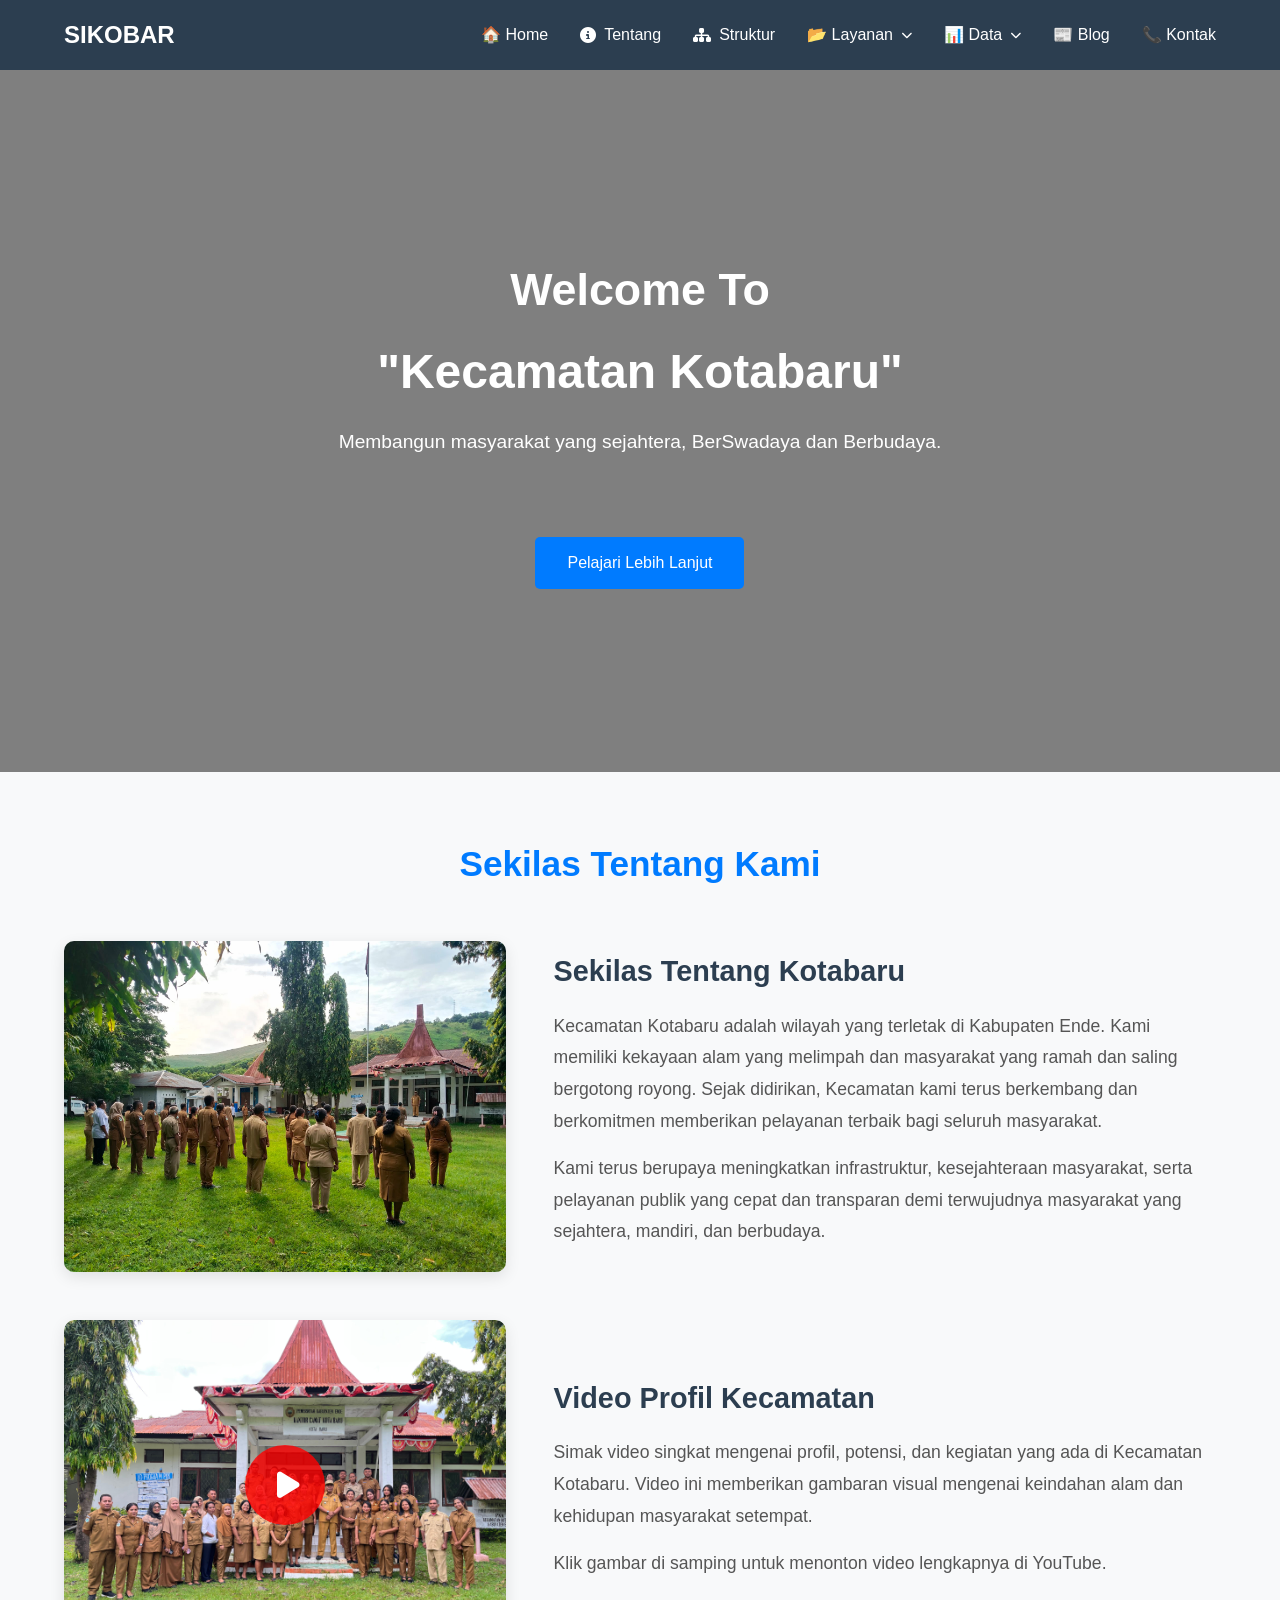
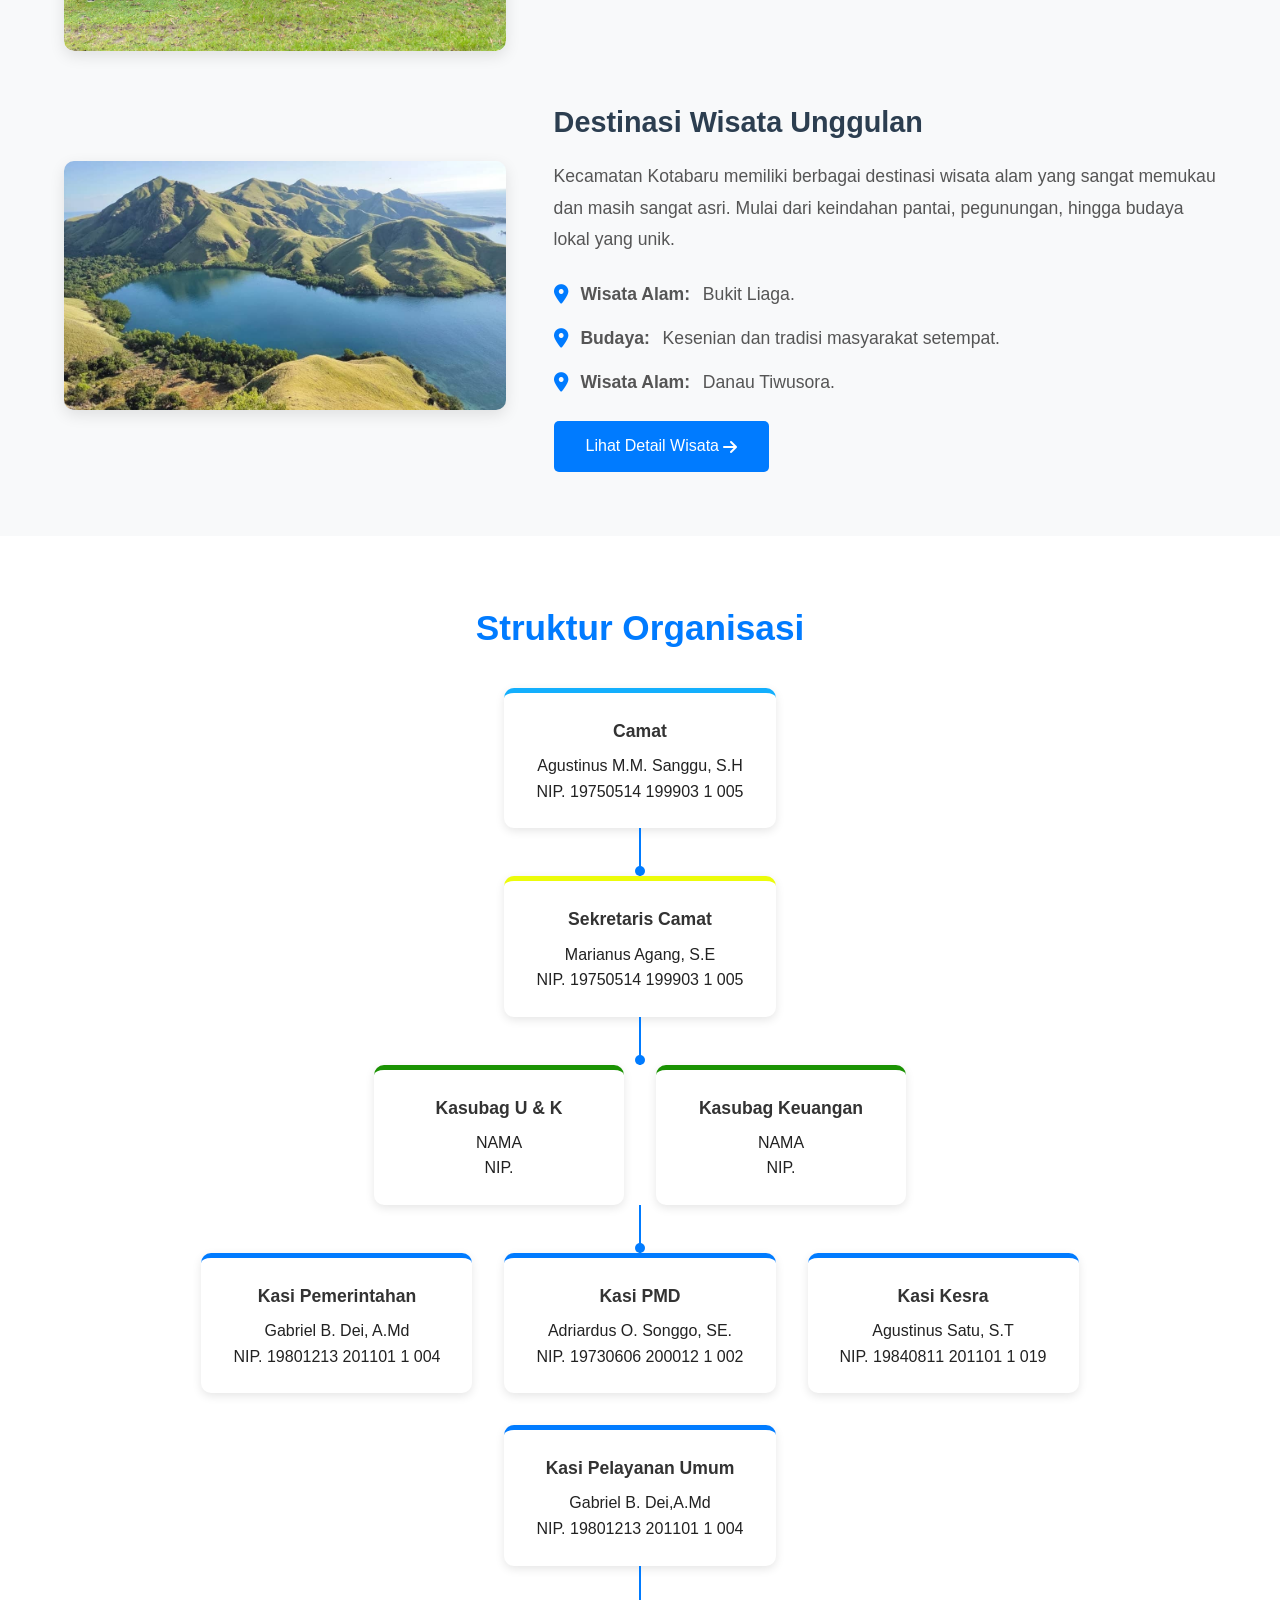
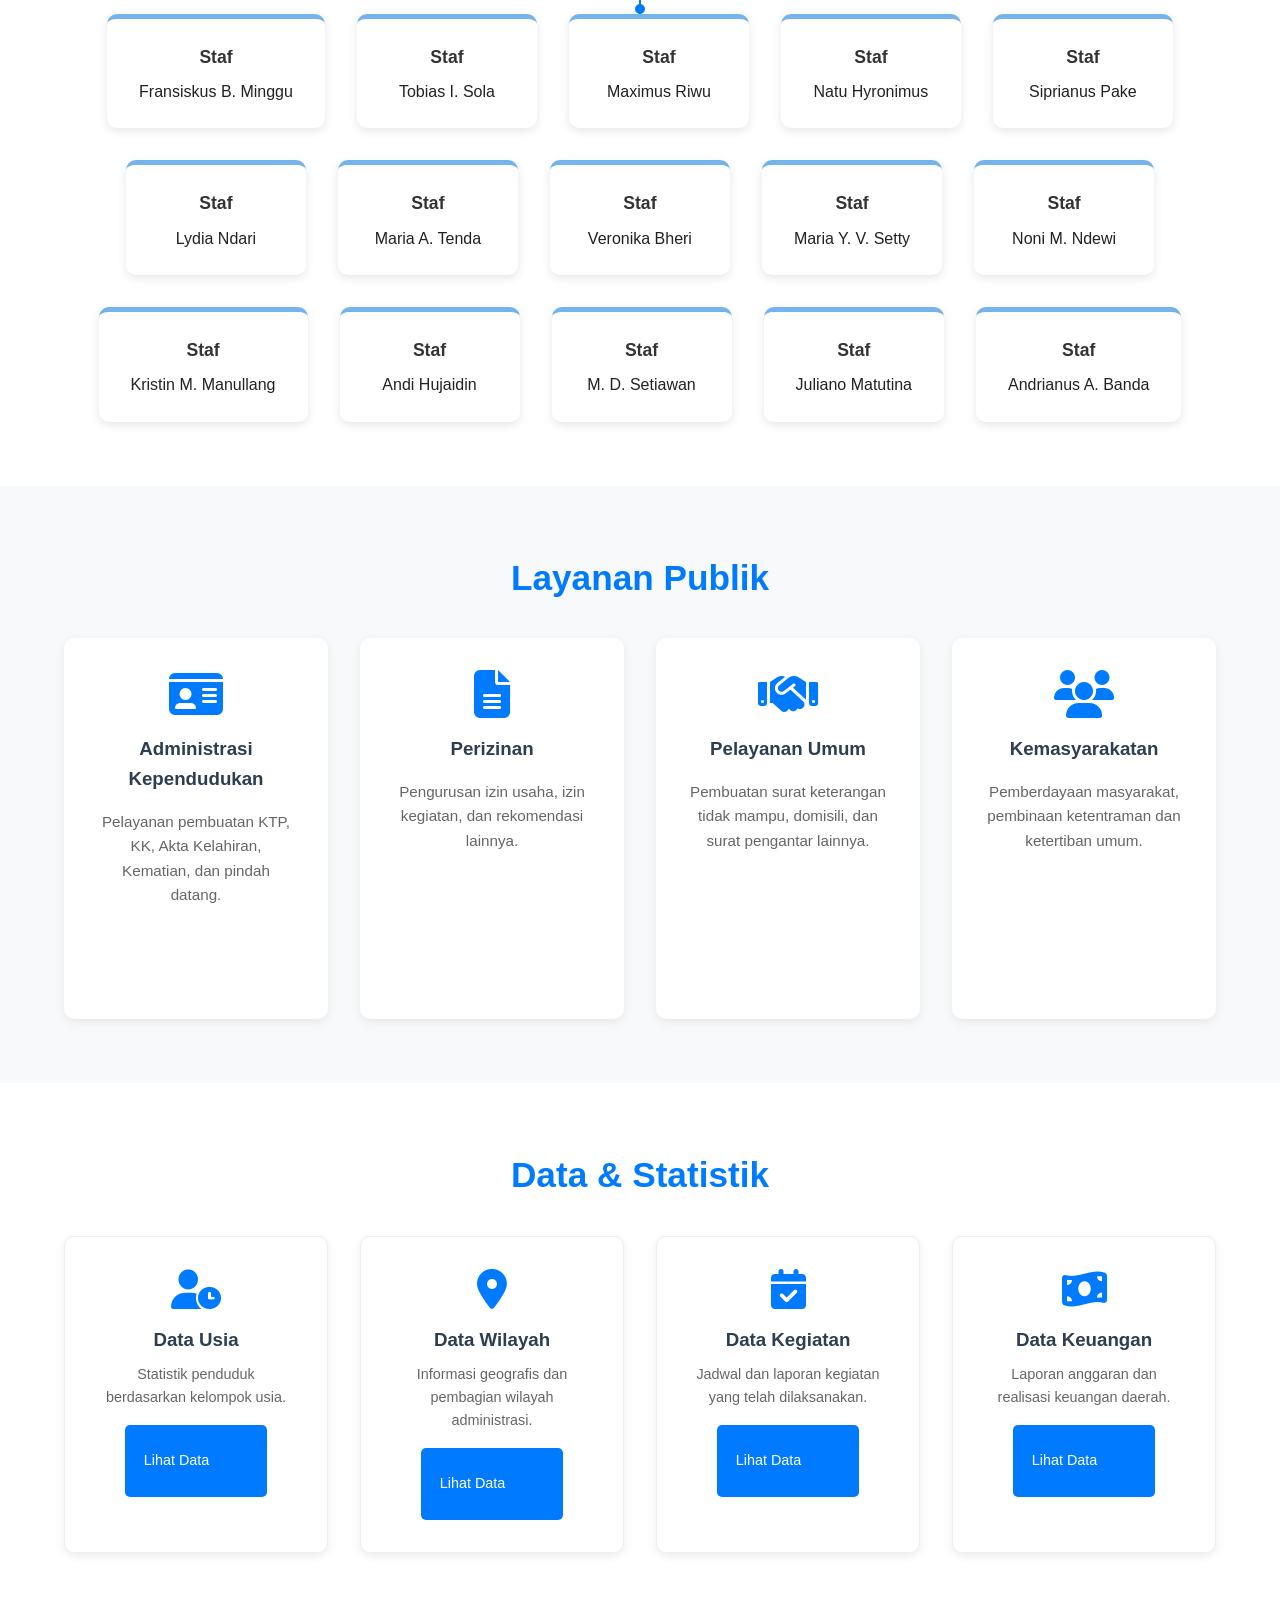
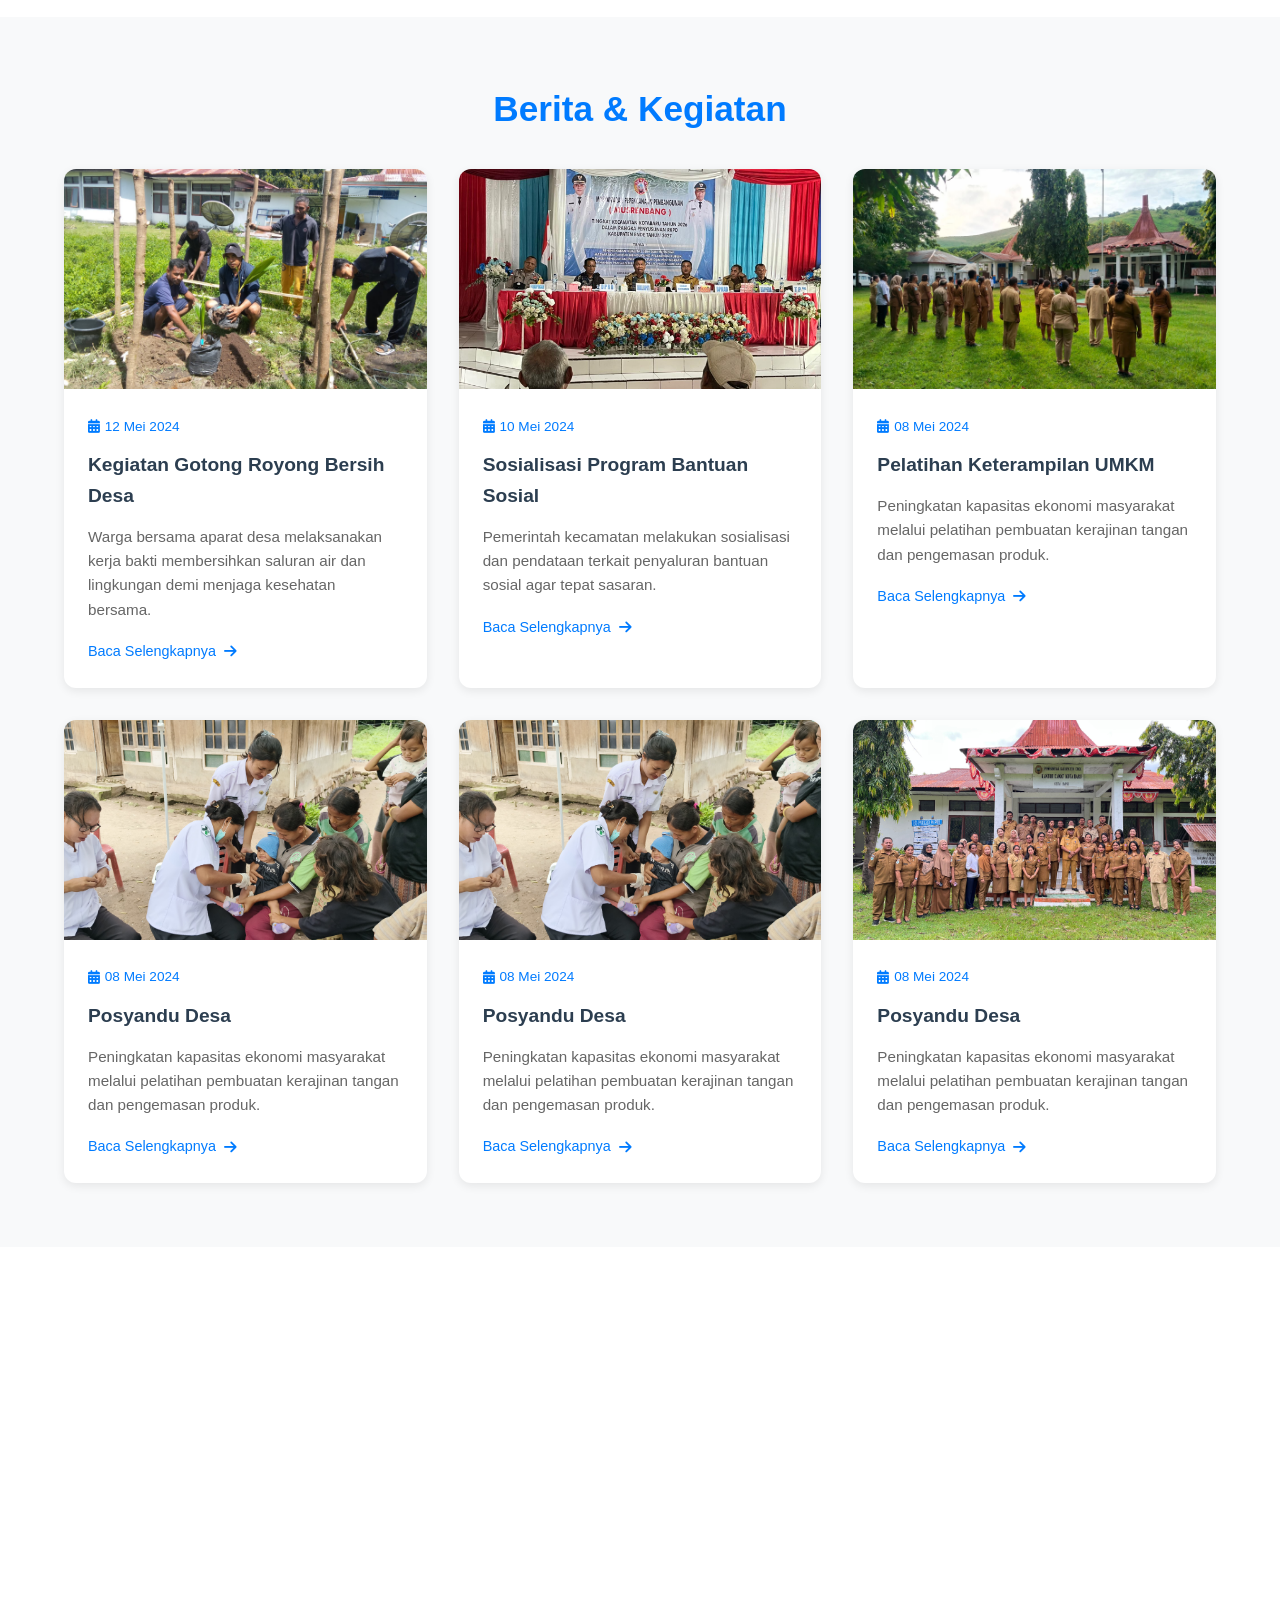
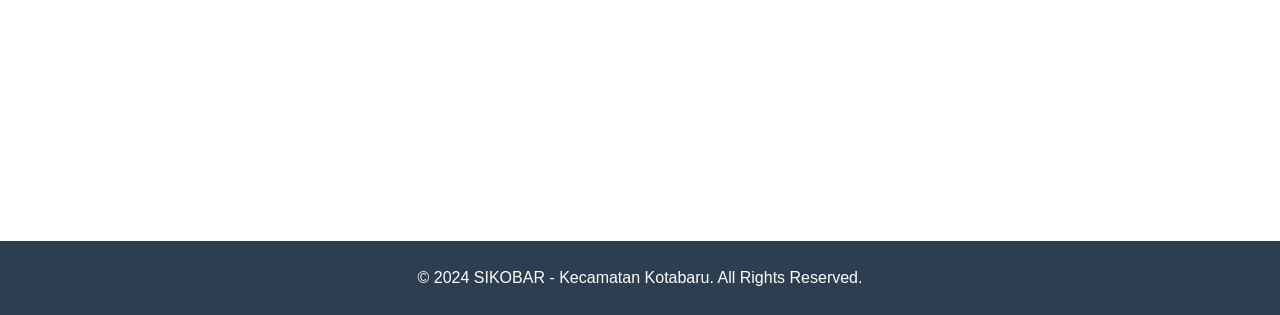
==== commit 8d4dfa4b: "." ====
--- a/index.html
+++ b/index.html
@@ -71,7 +71,7 @@
             <!-- BAGIAN 1: SEKILAS TENTANG KOTABARU -->
             <div class="about-content">
                 <div class="about-img">
-                    <img src="https://images.unsplash.com/photo-1506905925346-21bda4d32df4?ixlib=rb-4.0.3&auto=format&fit=crop&w=1350&q=80" alt="Pemandangan Kotabaru">
+                    <img src="assets/Upacara.jpg" alt="Pemandangan Kotabaru">
                 </div>
                 <div class="about-text">
                     <h3>Sekilas Tentang Kotabaru</h3>
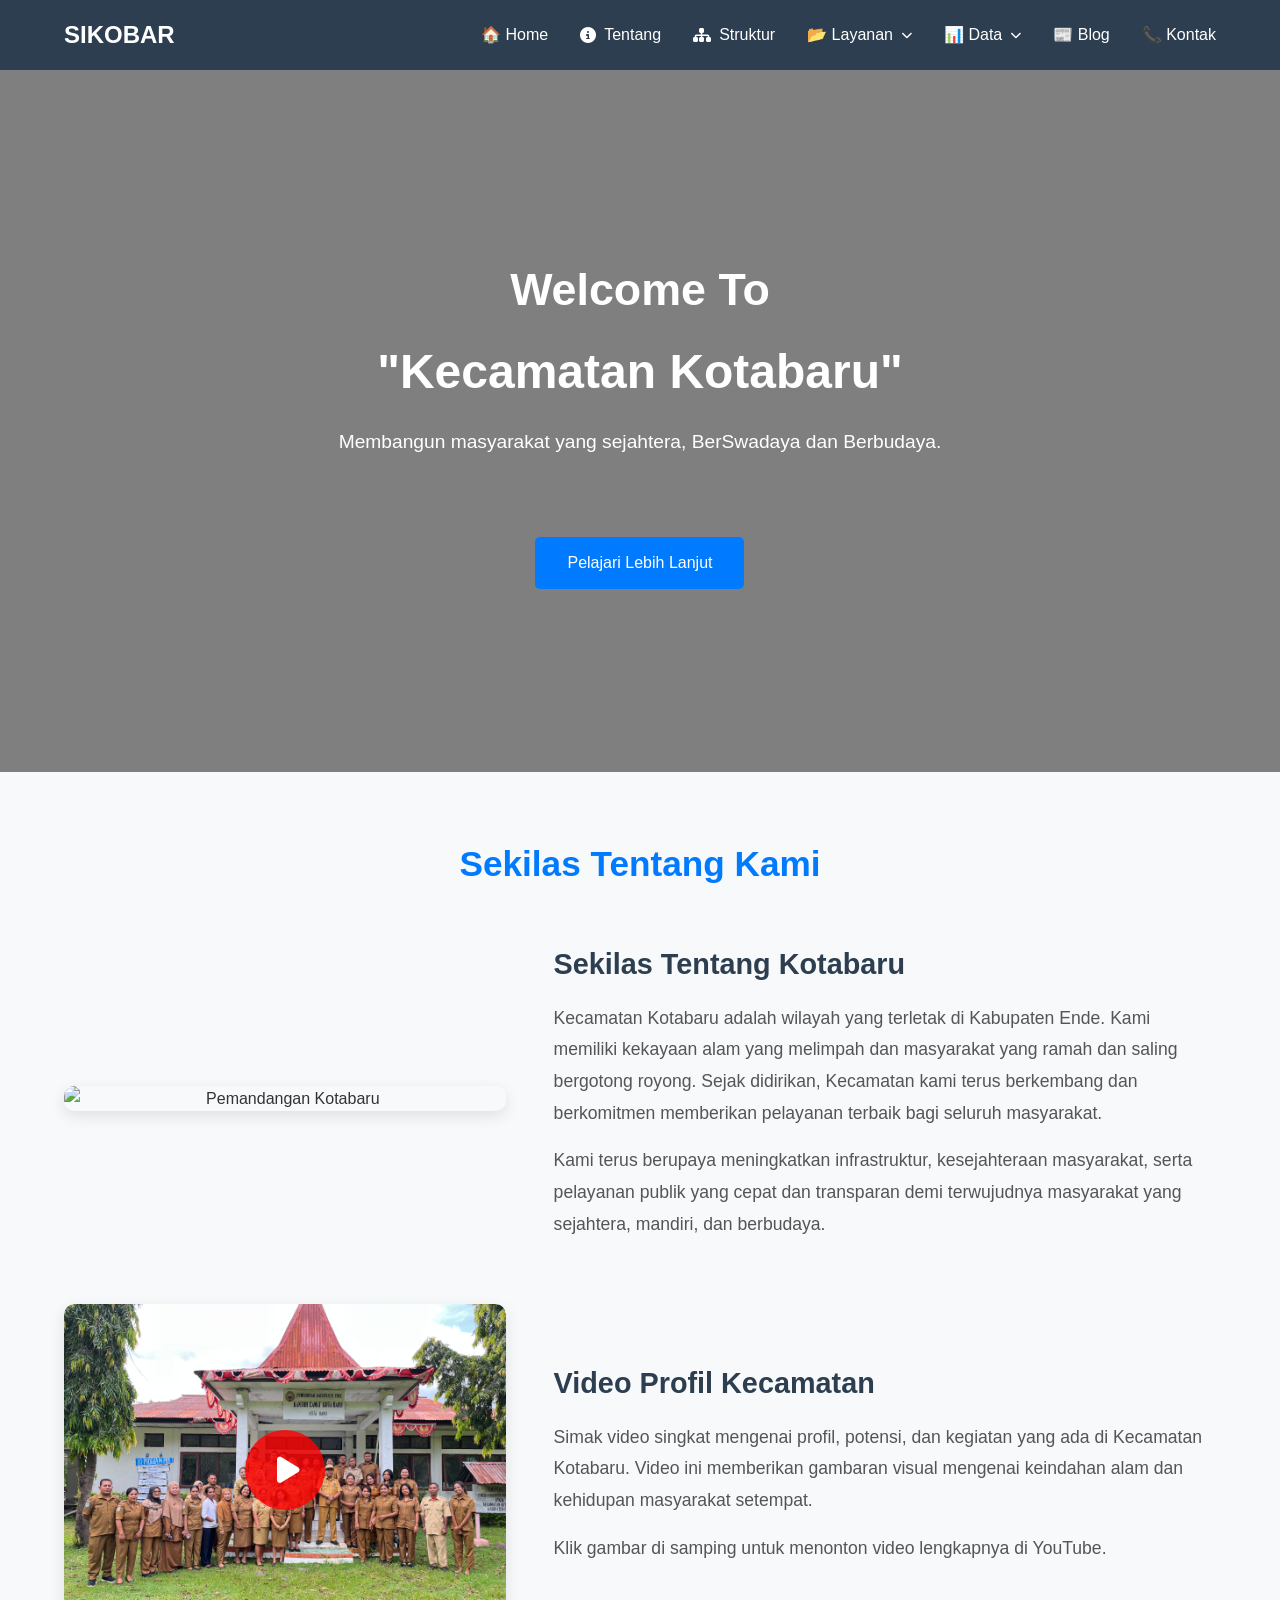
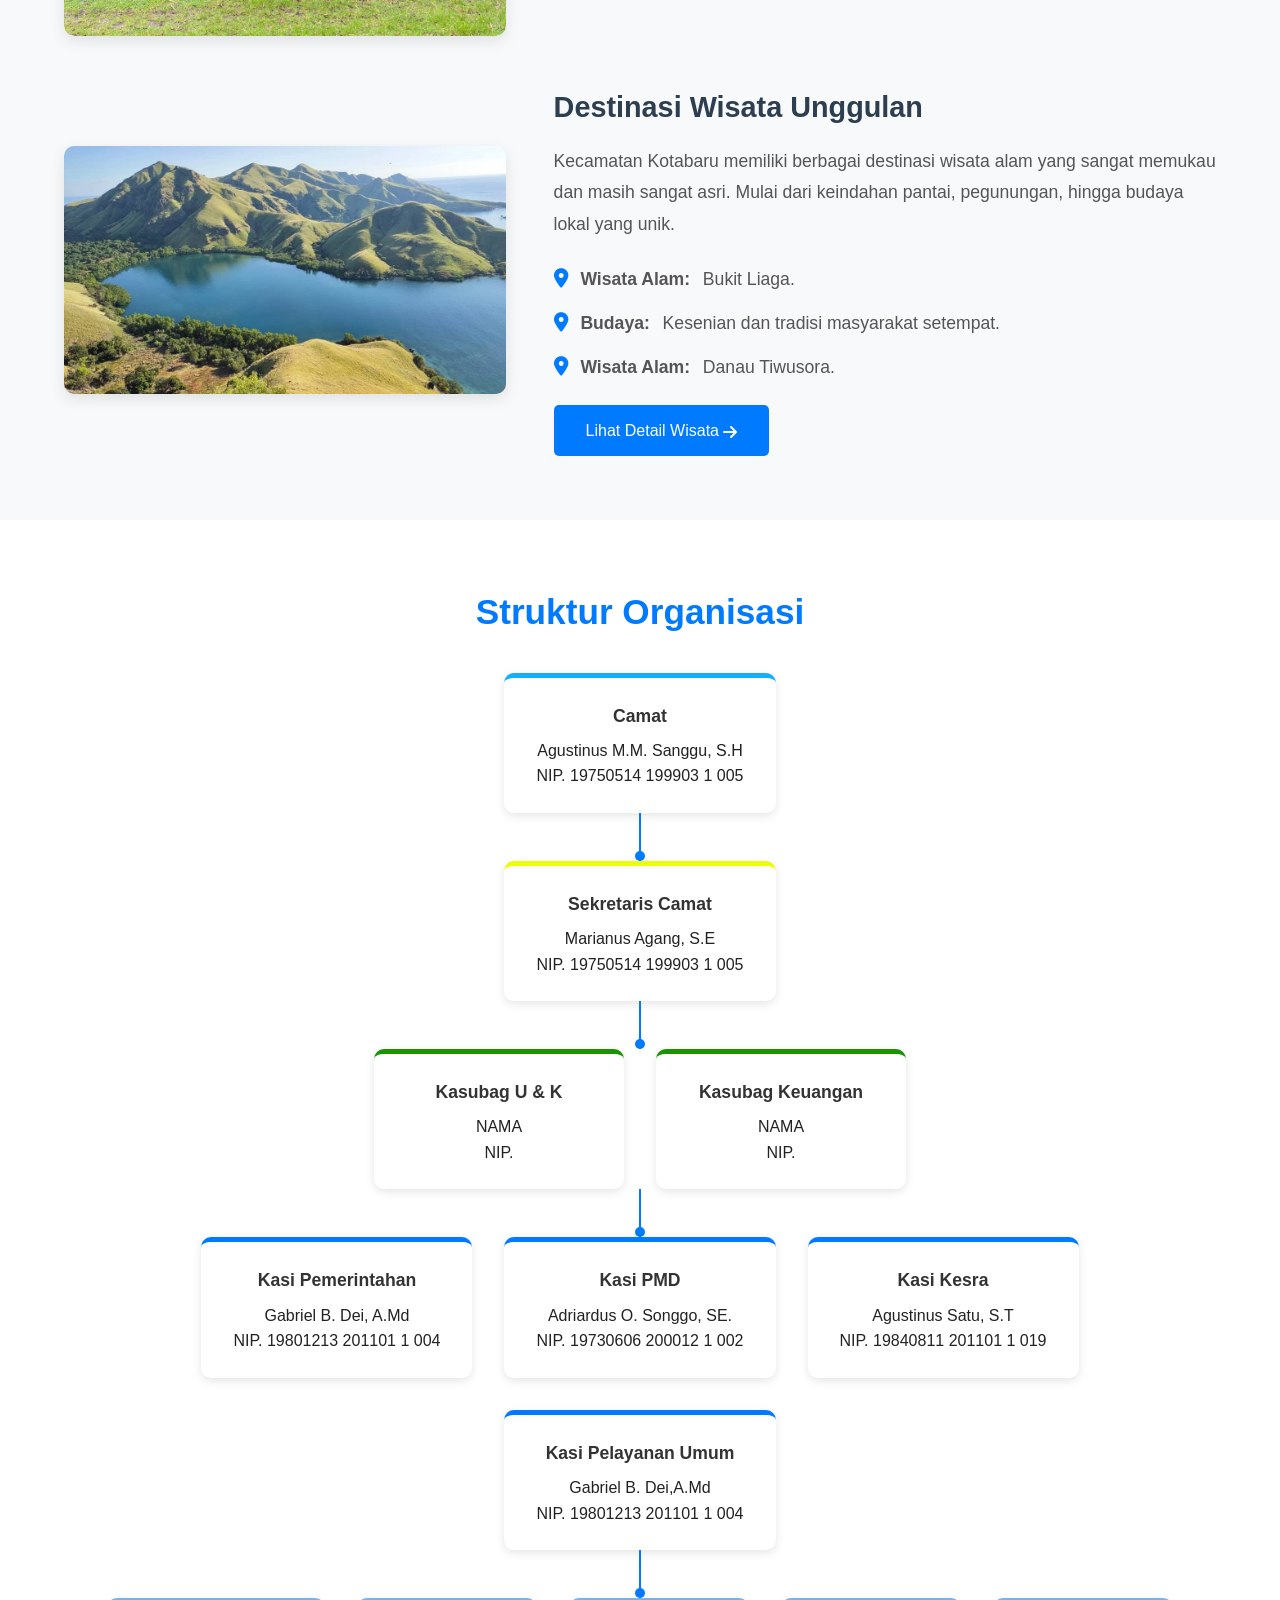
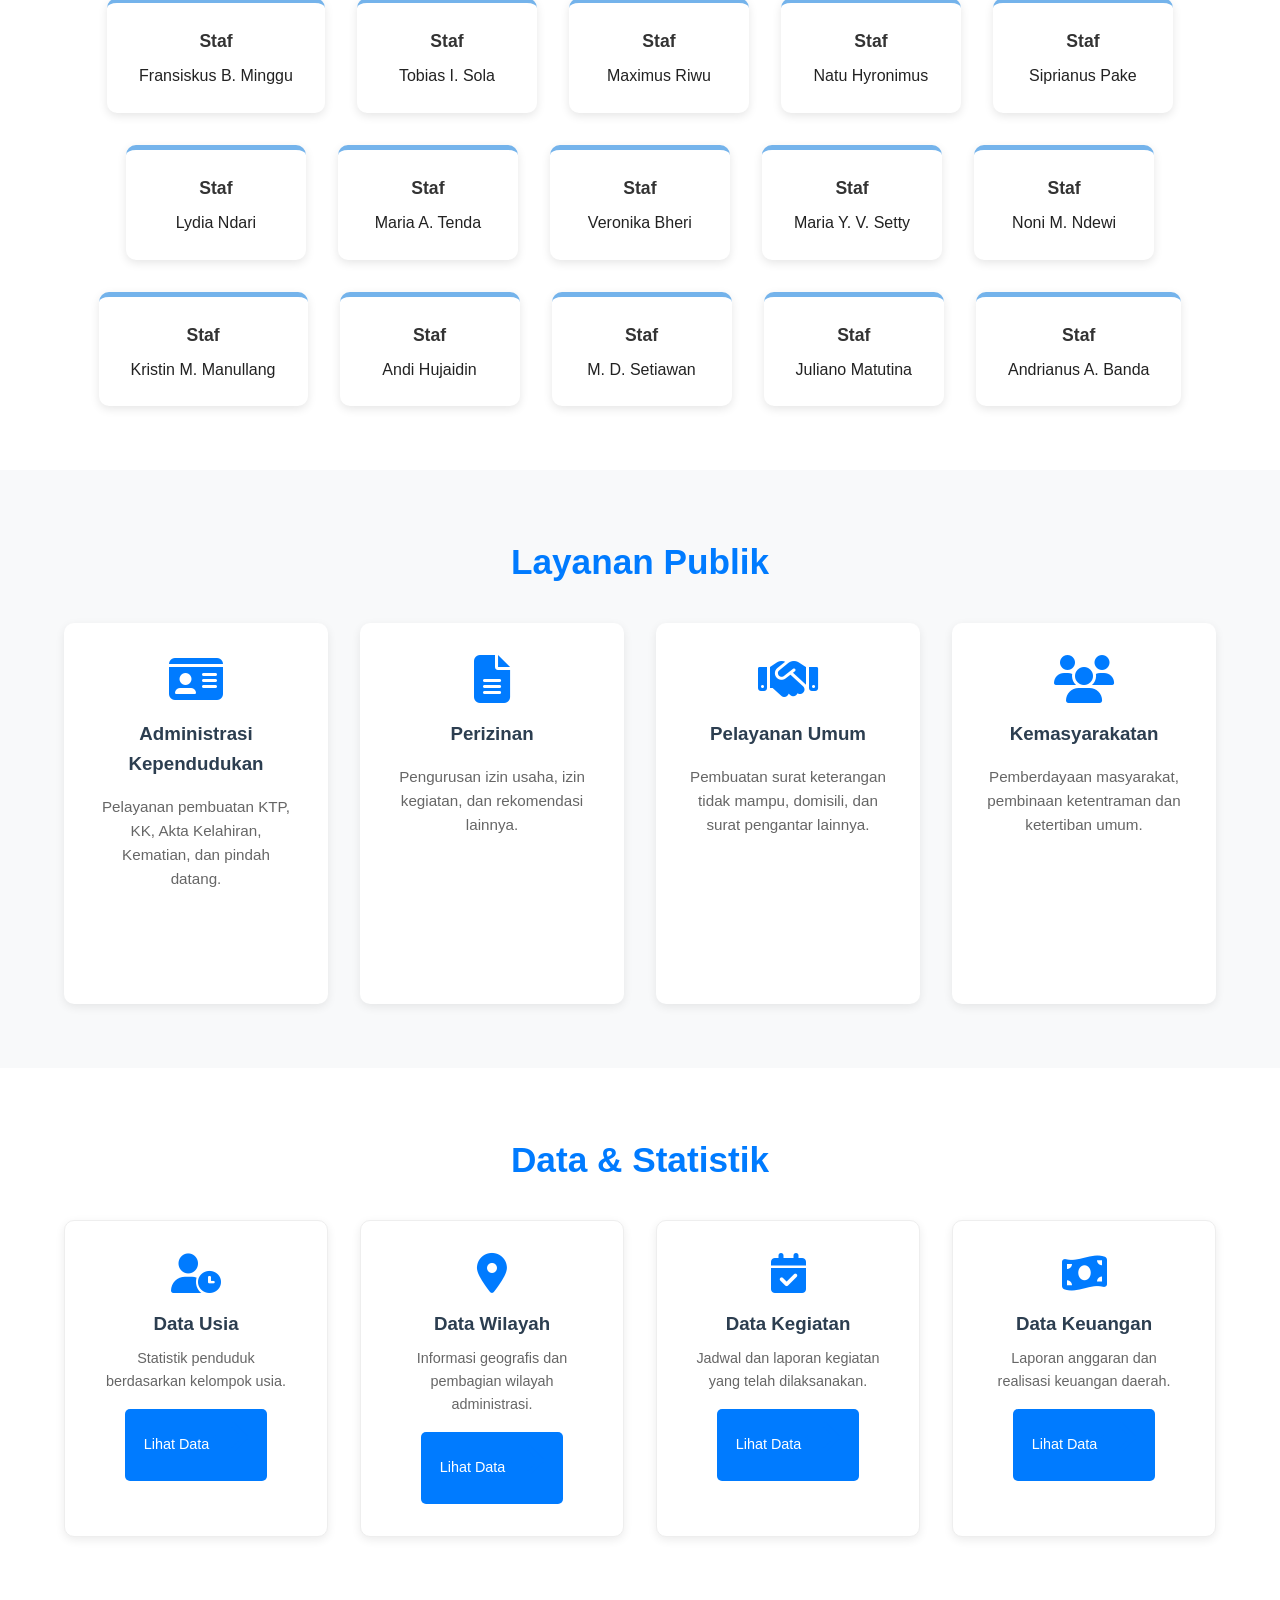
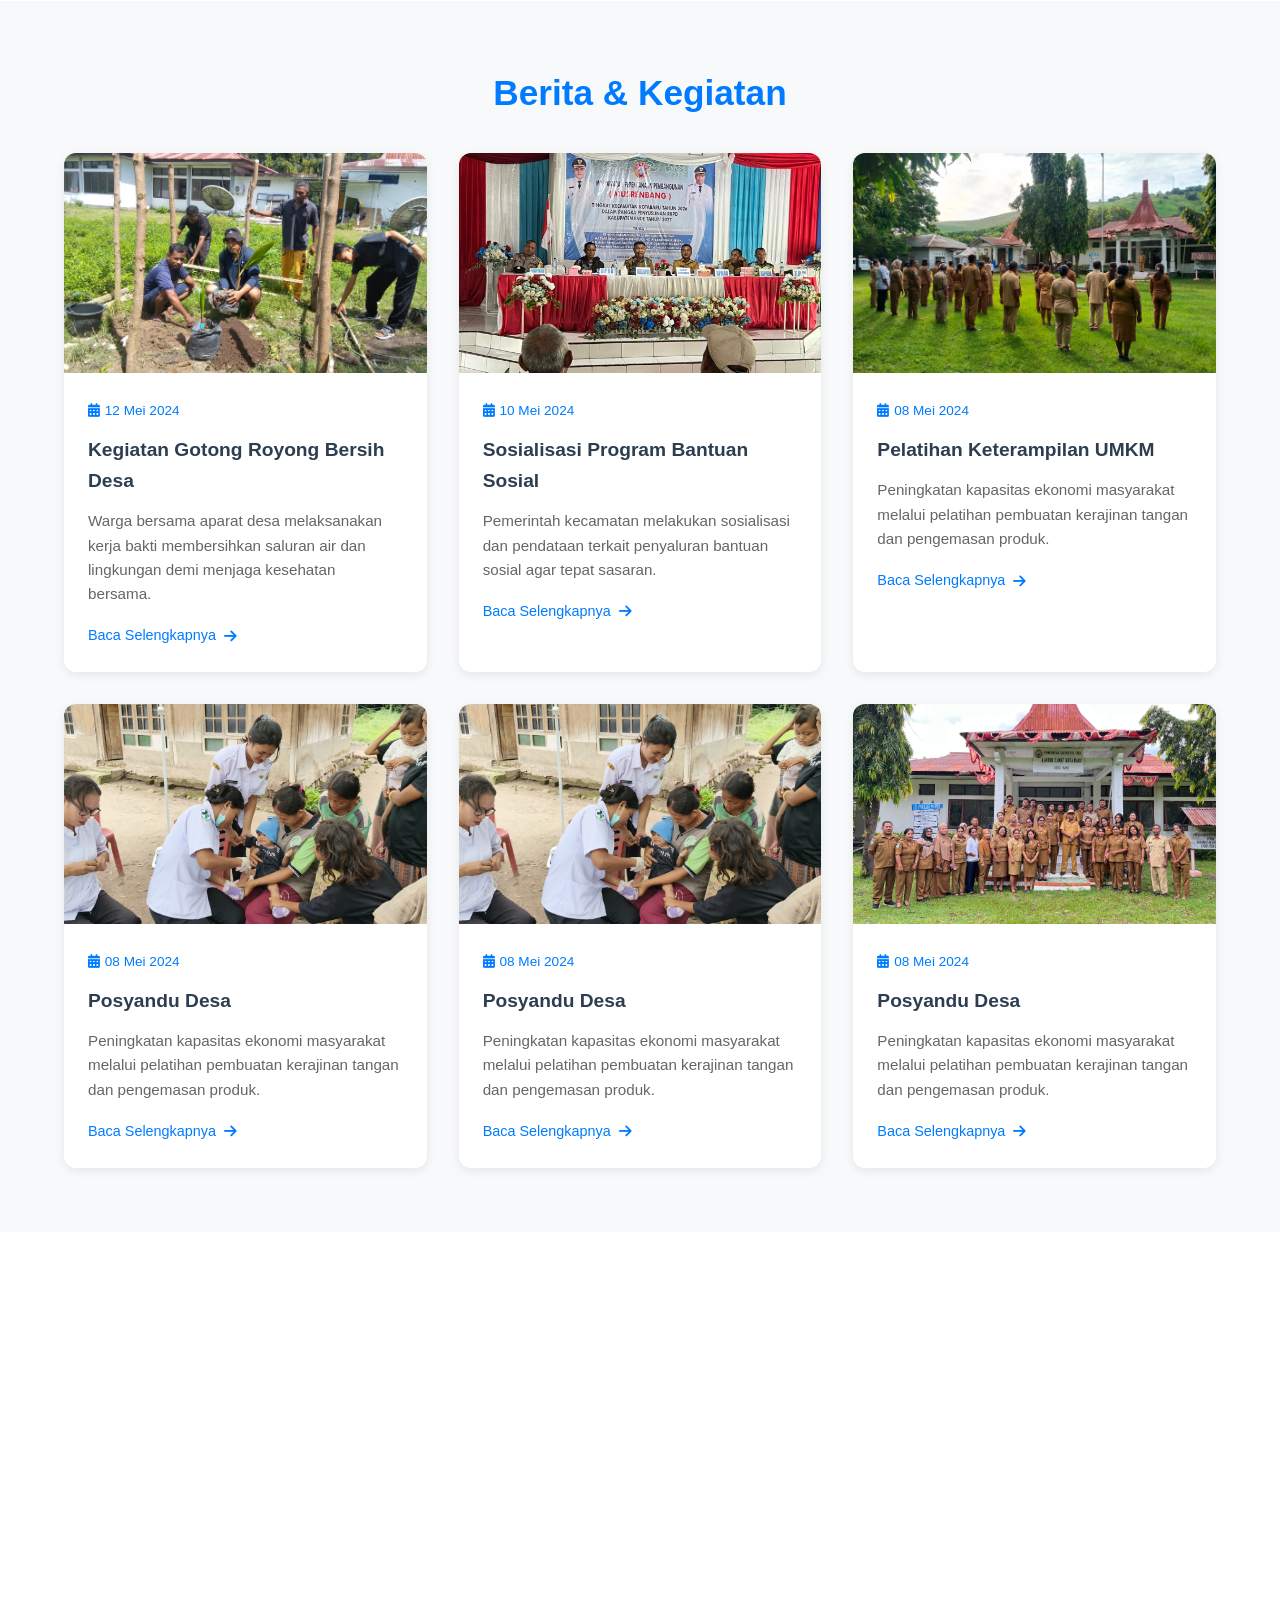
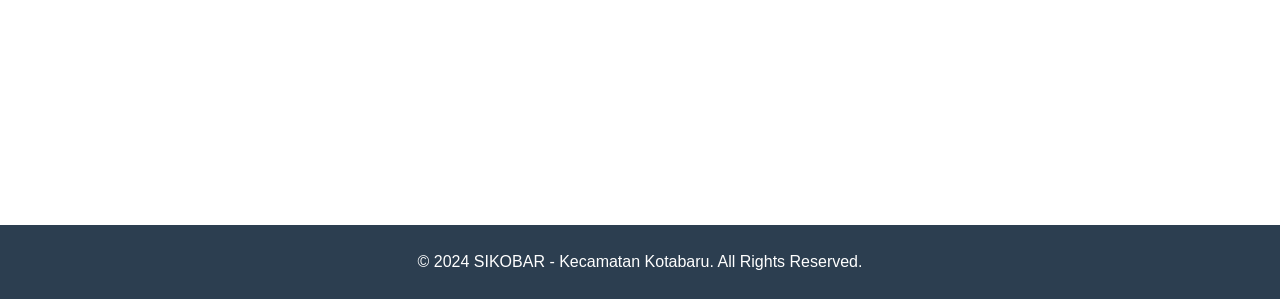
==== commit 1cbd9d51: "." ====
--- a/index.html
+++ b/index.html
@@ -71,7 +71,7 @@
             <!-- BAGIAN 1: SEKILAS TENTANG KOTABARU -->
             <div class="about-content">
                 <div class="about-img">
-                    <img src="assets/Upacara.jpg" alt="Pemandangan Kotabaru">
+                    <img src="" alt="Pemandangan Kotabaru">
                 </div>
                 <div class="about-text">
                     <h3>Sekilas Tentang Kotabaru</h3>
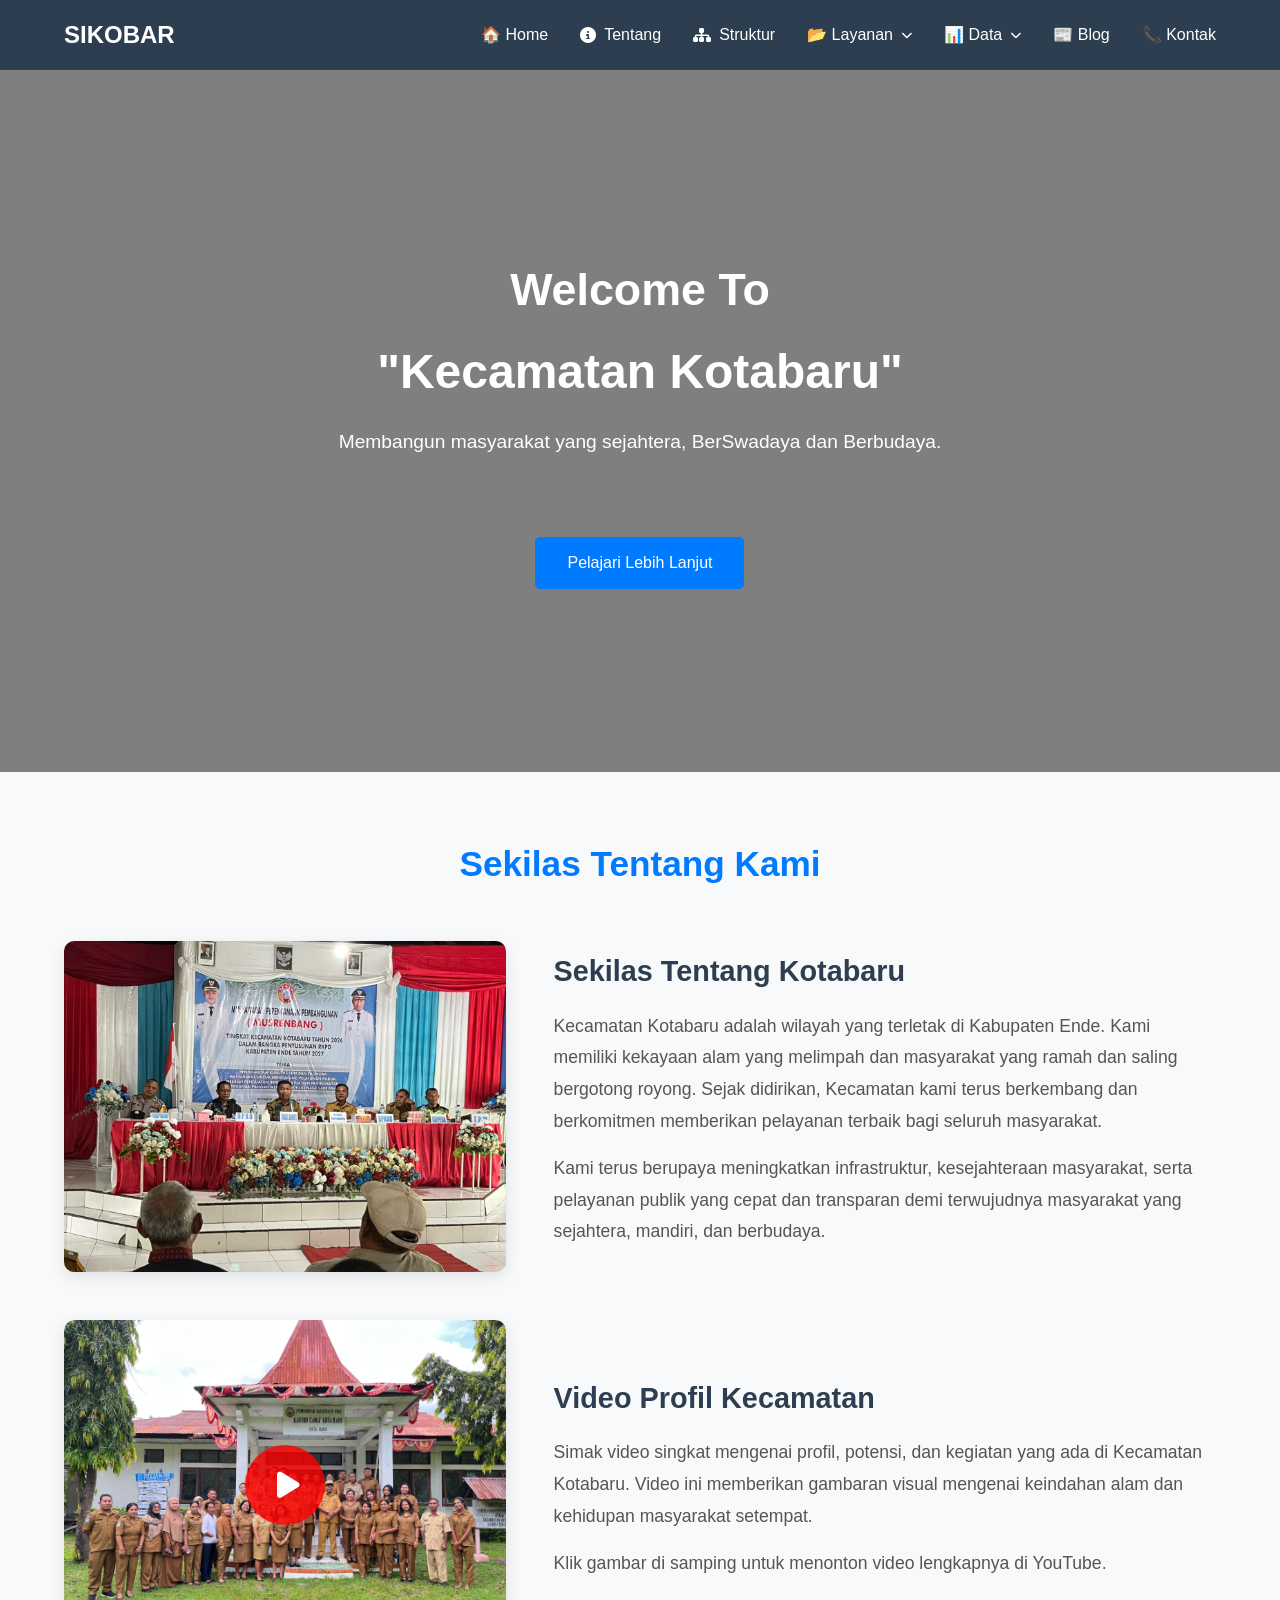
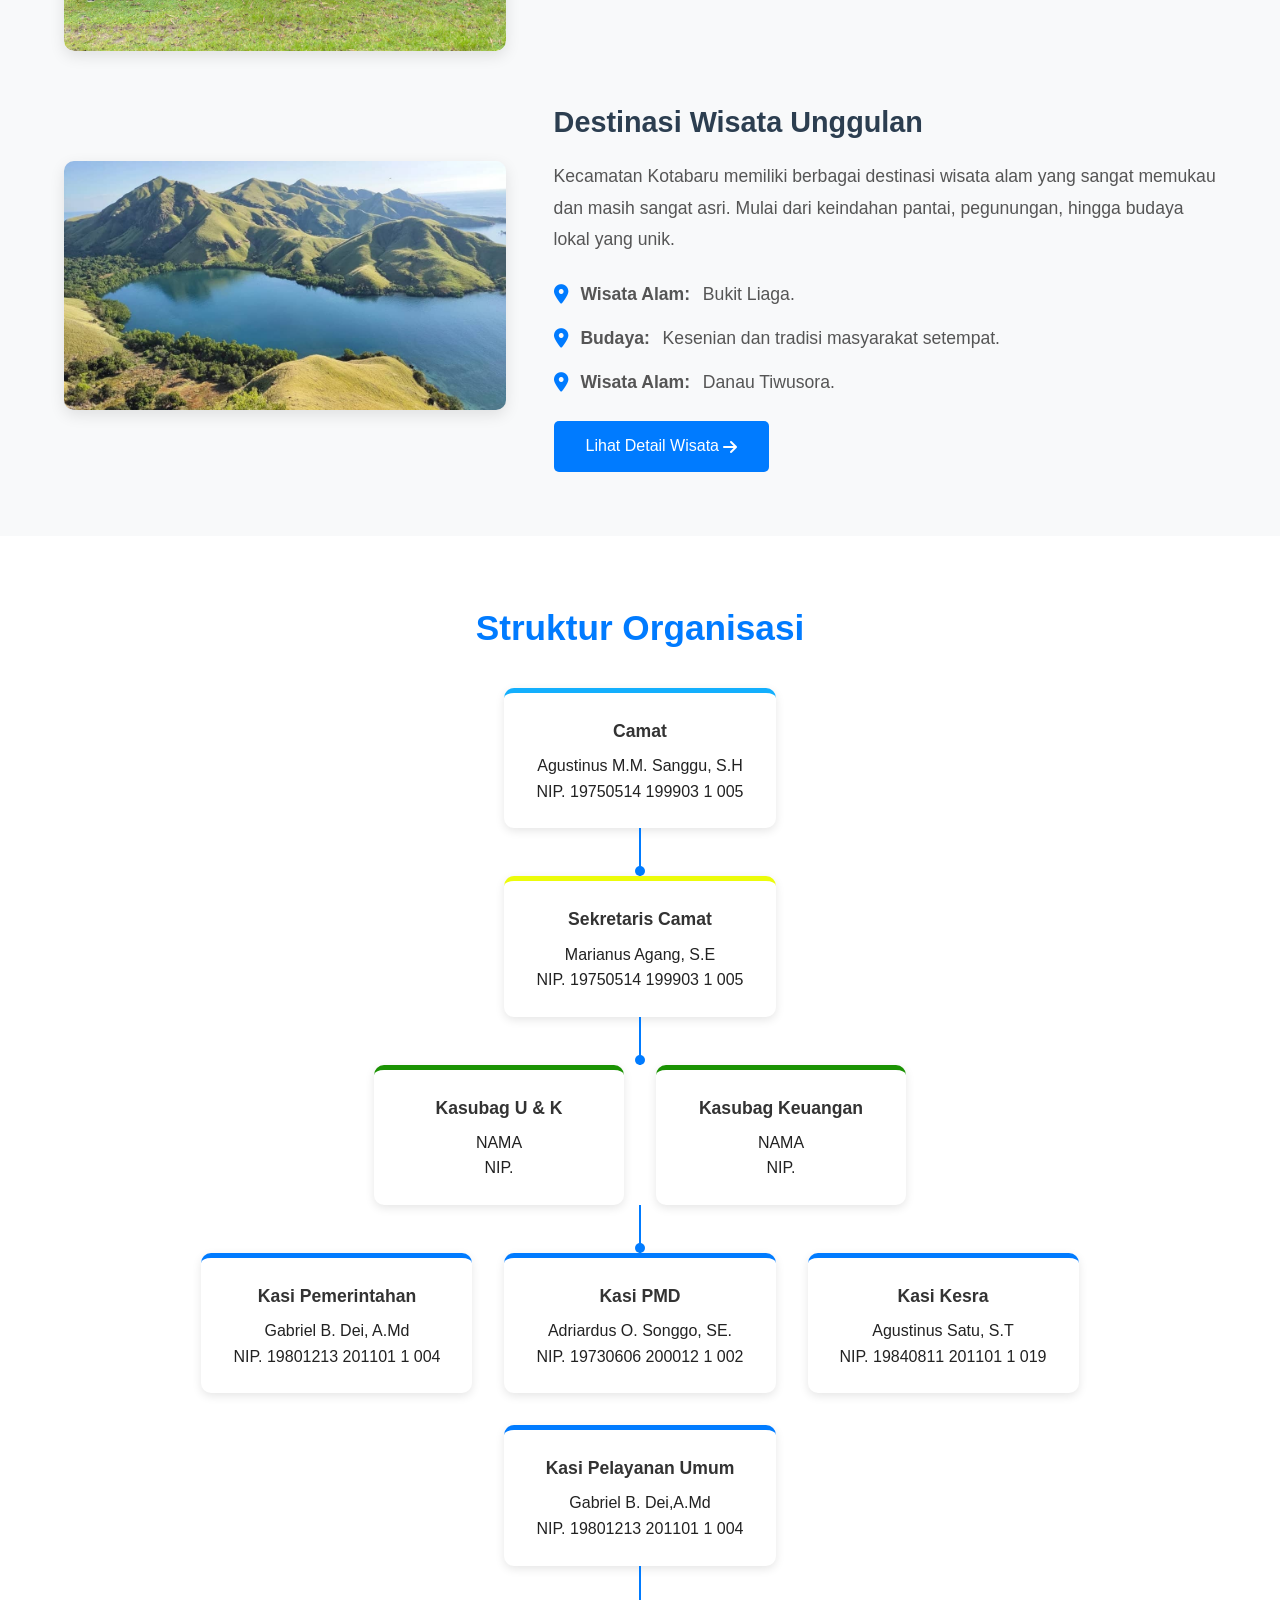
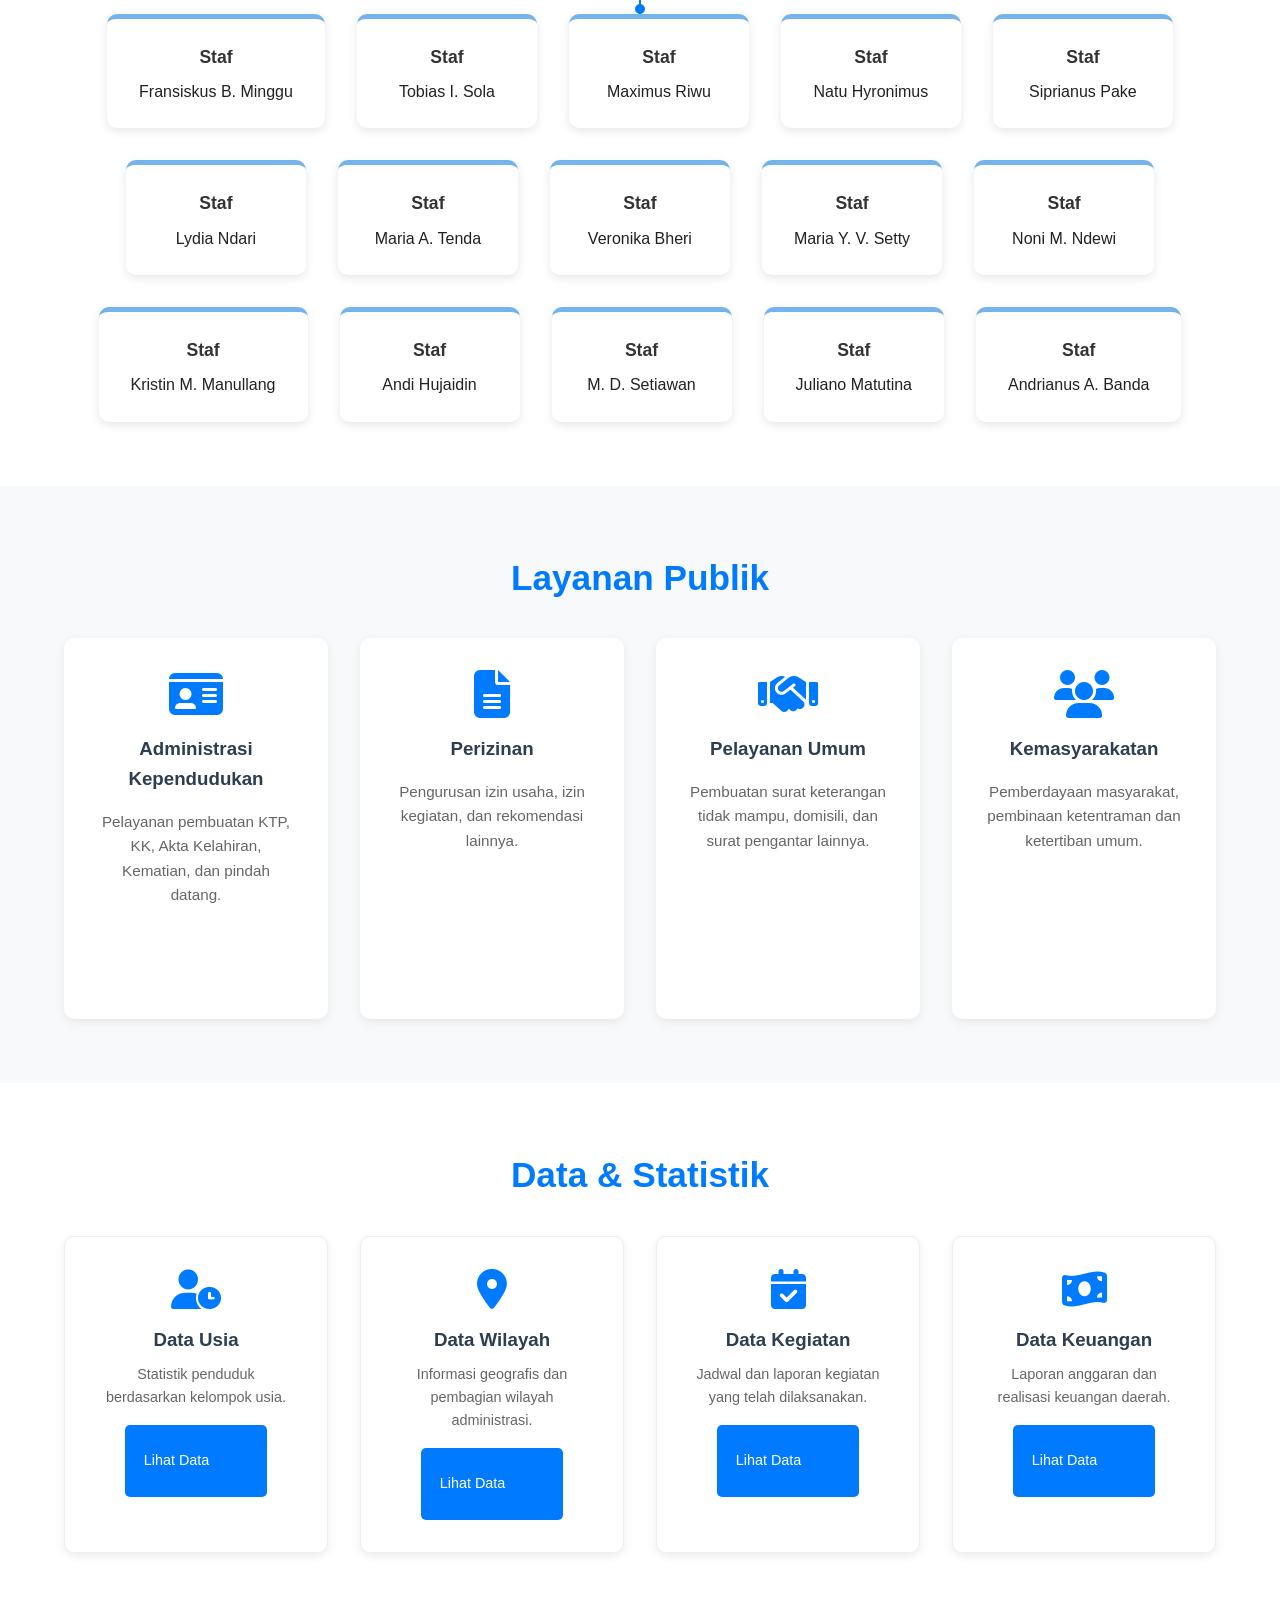
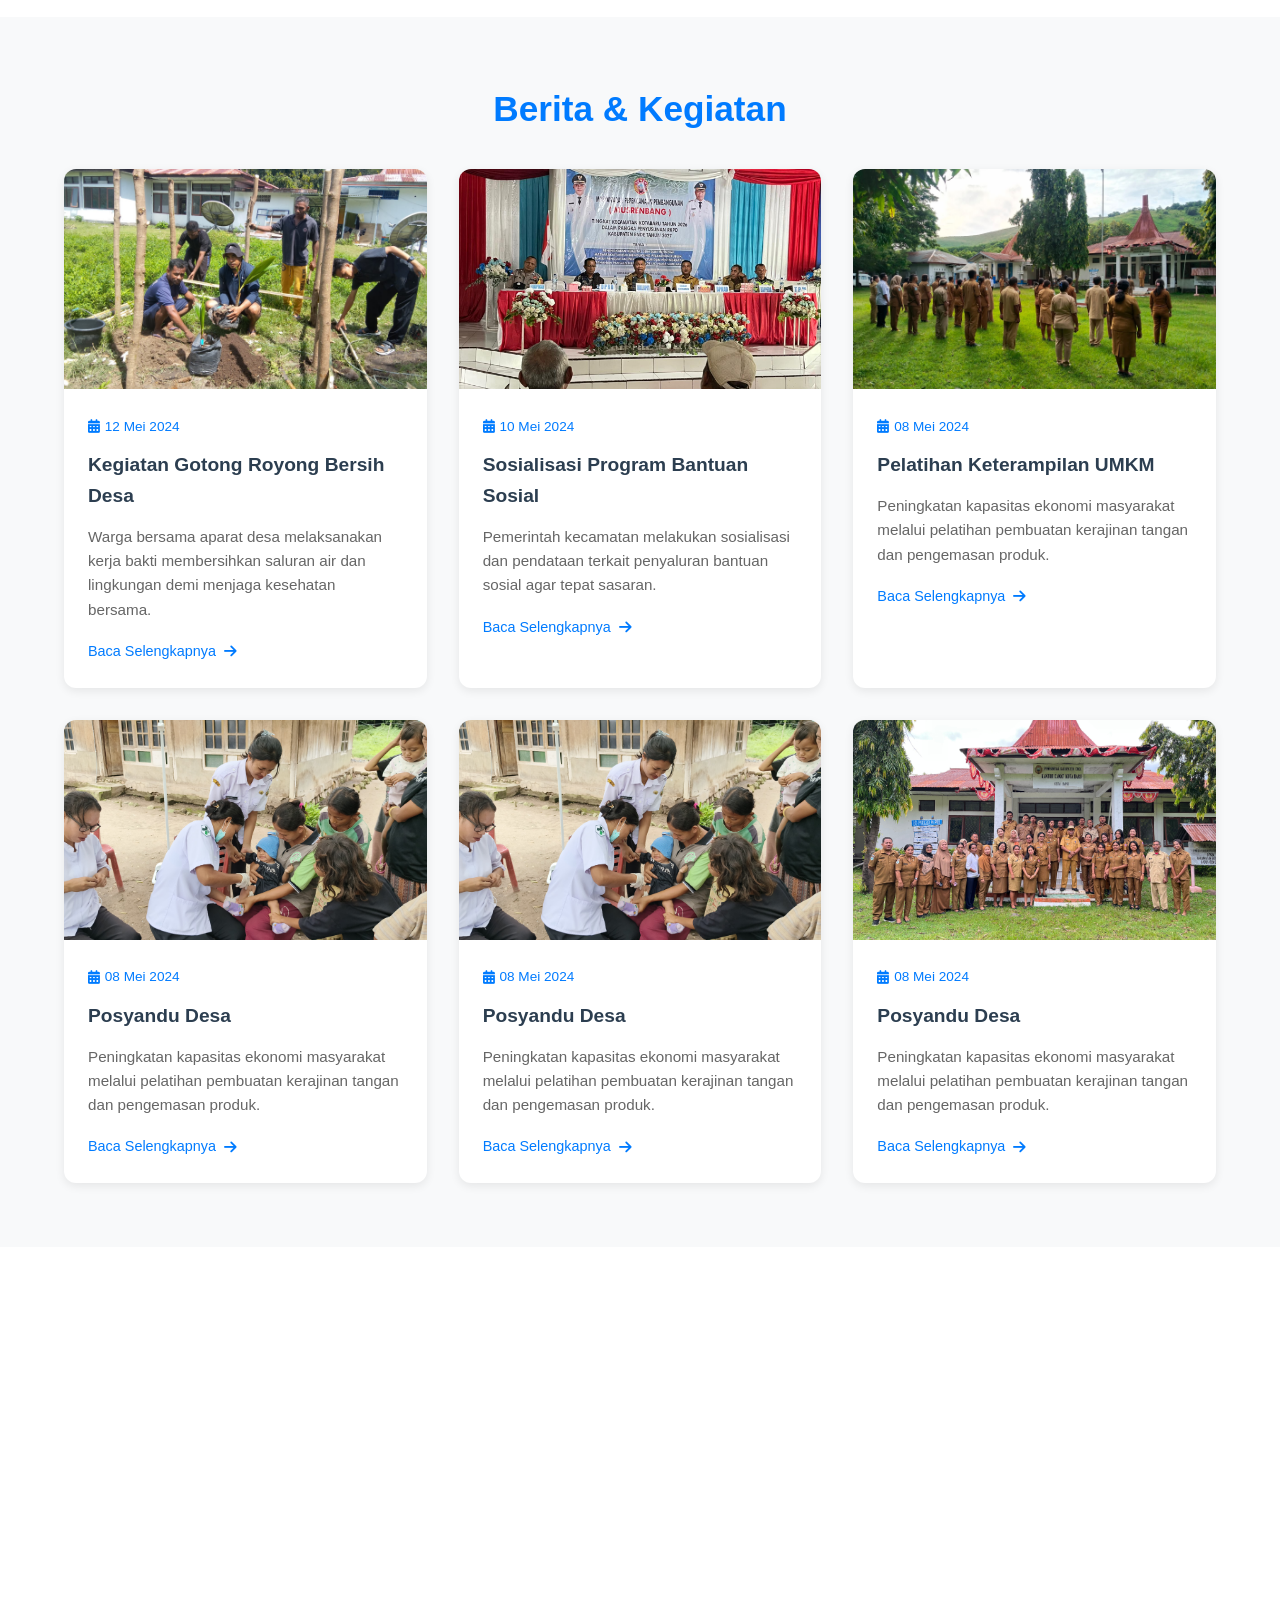
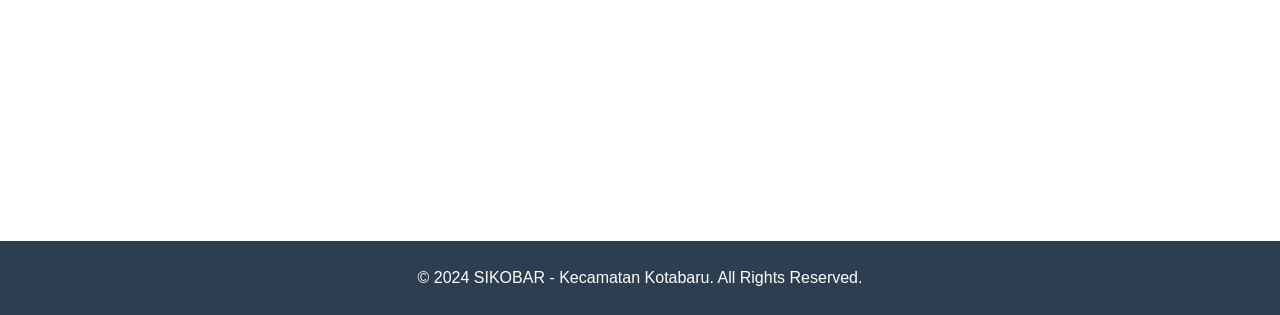
==== commit f5c3438a: "." ====
--- a/index.html
+++ b/index.html
@@ -71,7 +71,7 @@
             <!-- BAGIAN 1: SEKILAS TENTANG KOTABARU -->
             <div class="about-content">
                 <div class="about-img">
-                    <img src="" alt="Pemandangan Kotabaru">
+                    <img src="assets/Musrenbangcam.jpg" alt="Pemandangan Kotabaru">
                 </div>
                 <div class="about-text">
                     <h3>Sekilas Tentang Kotabaru</h3>
